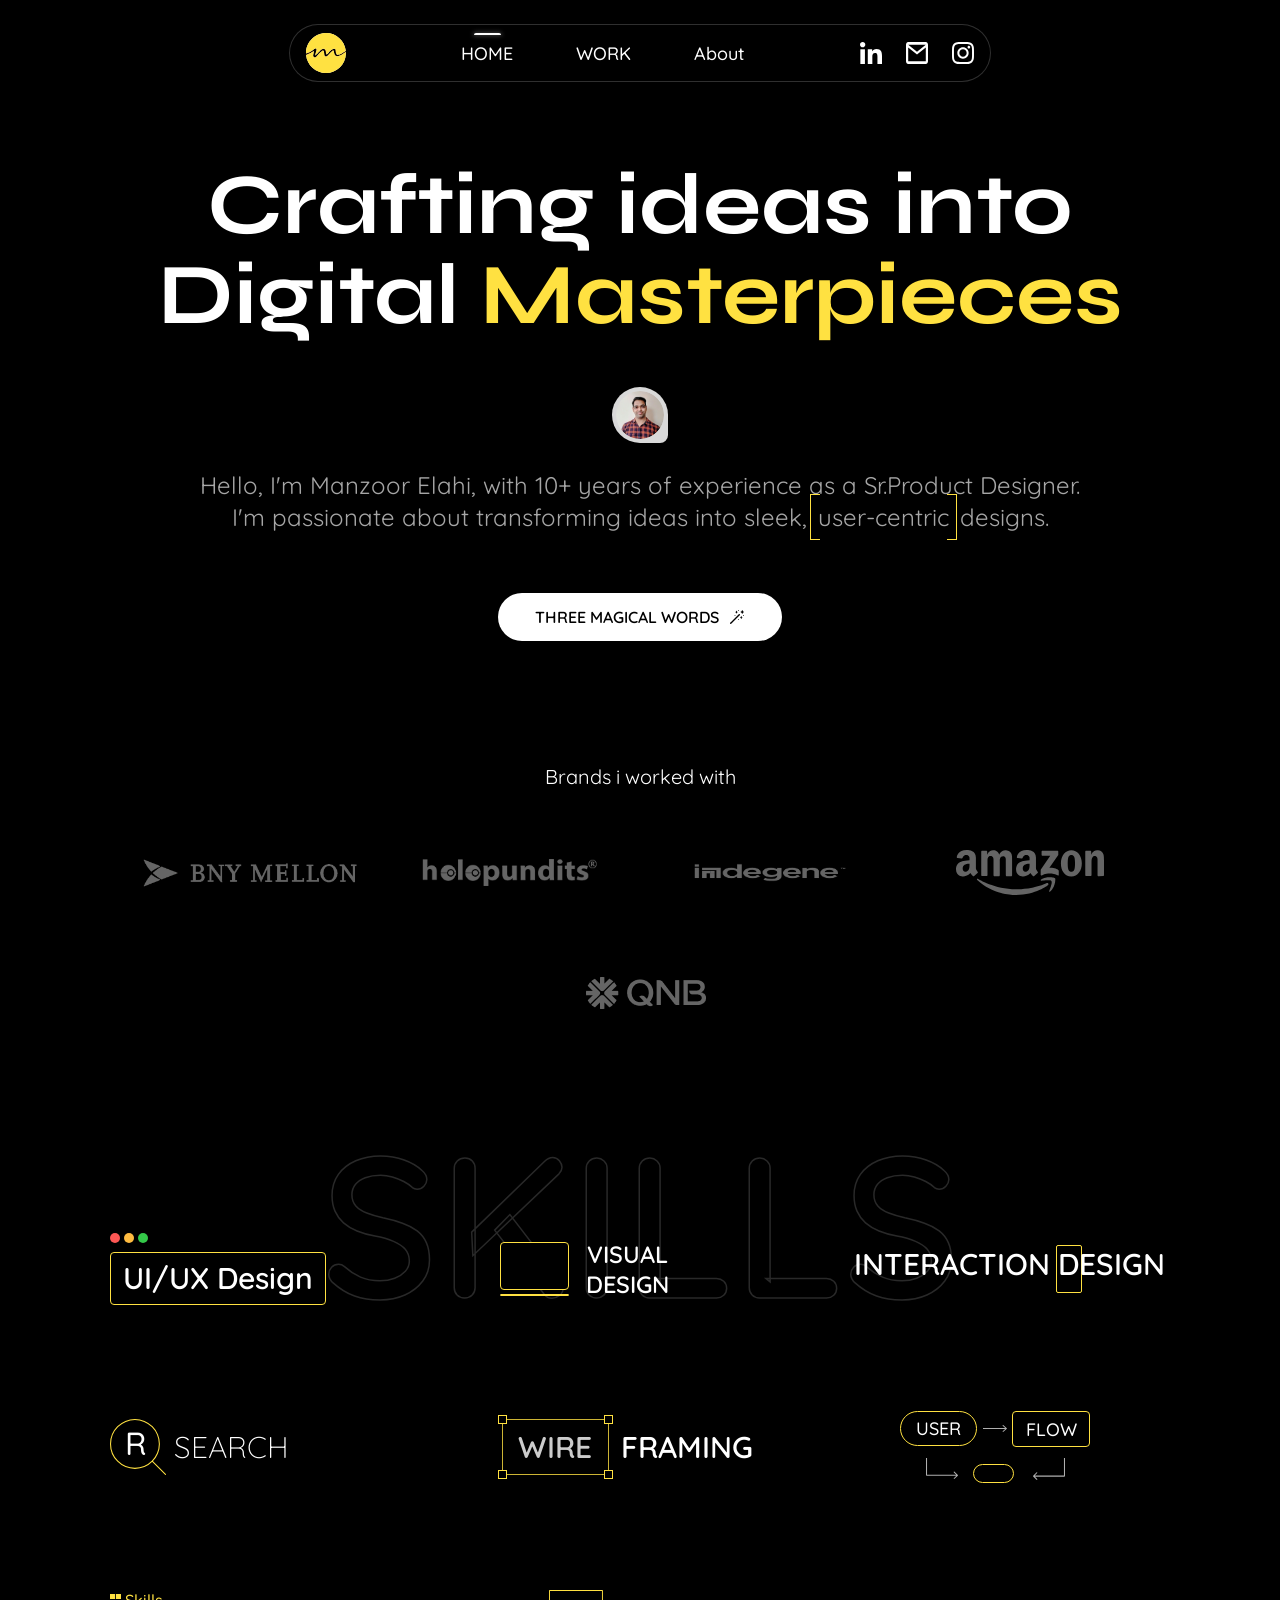
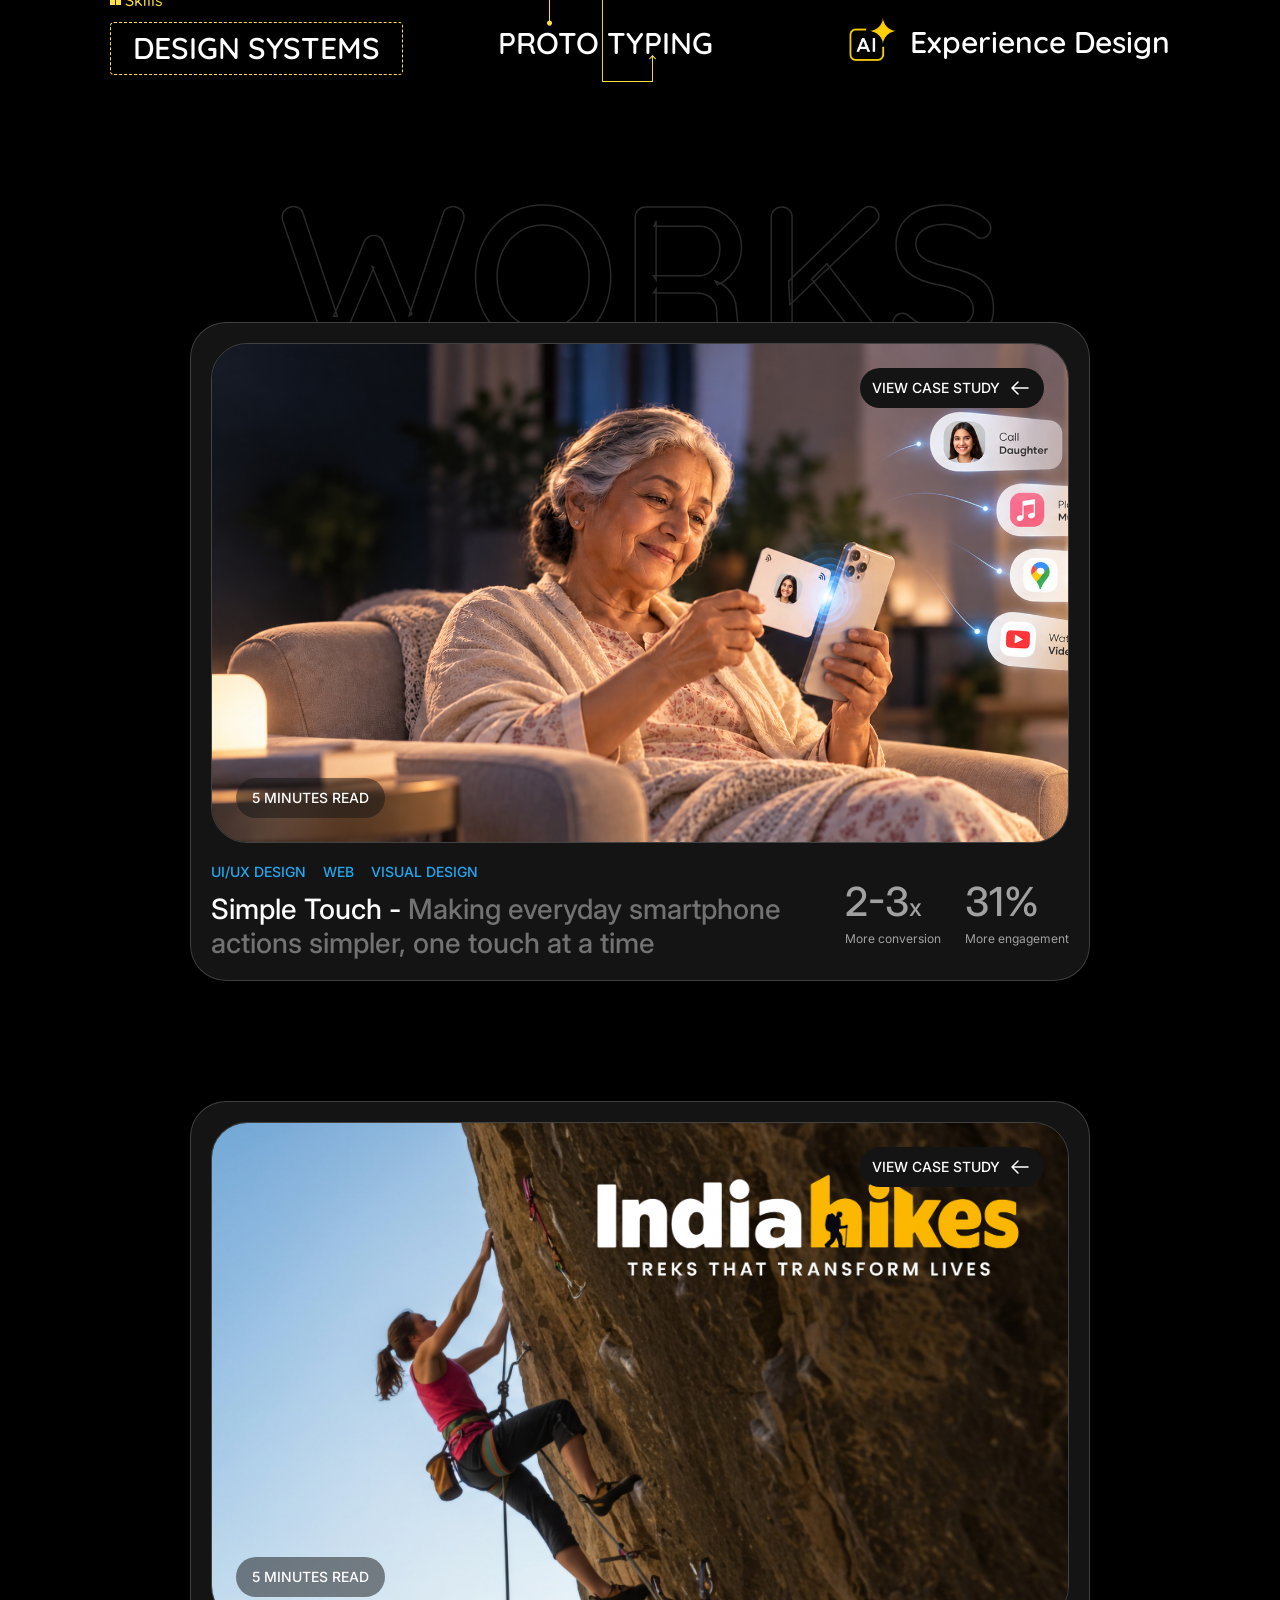
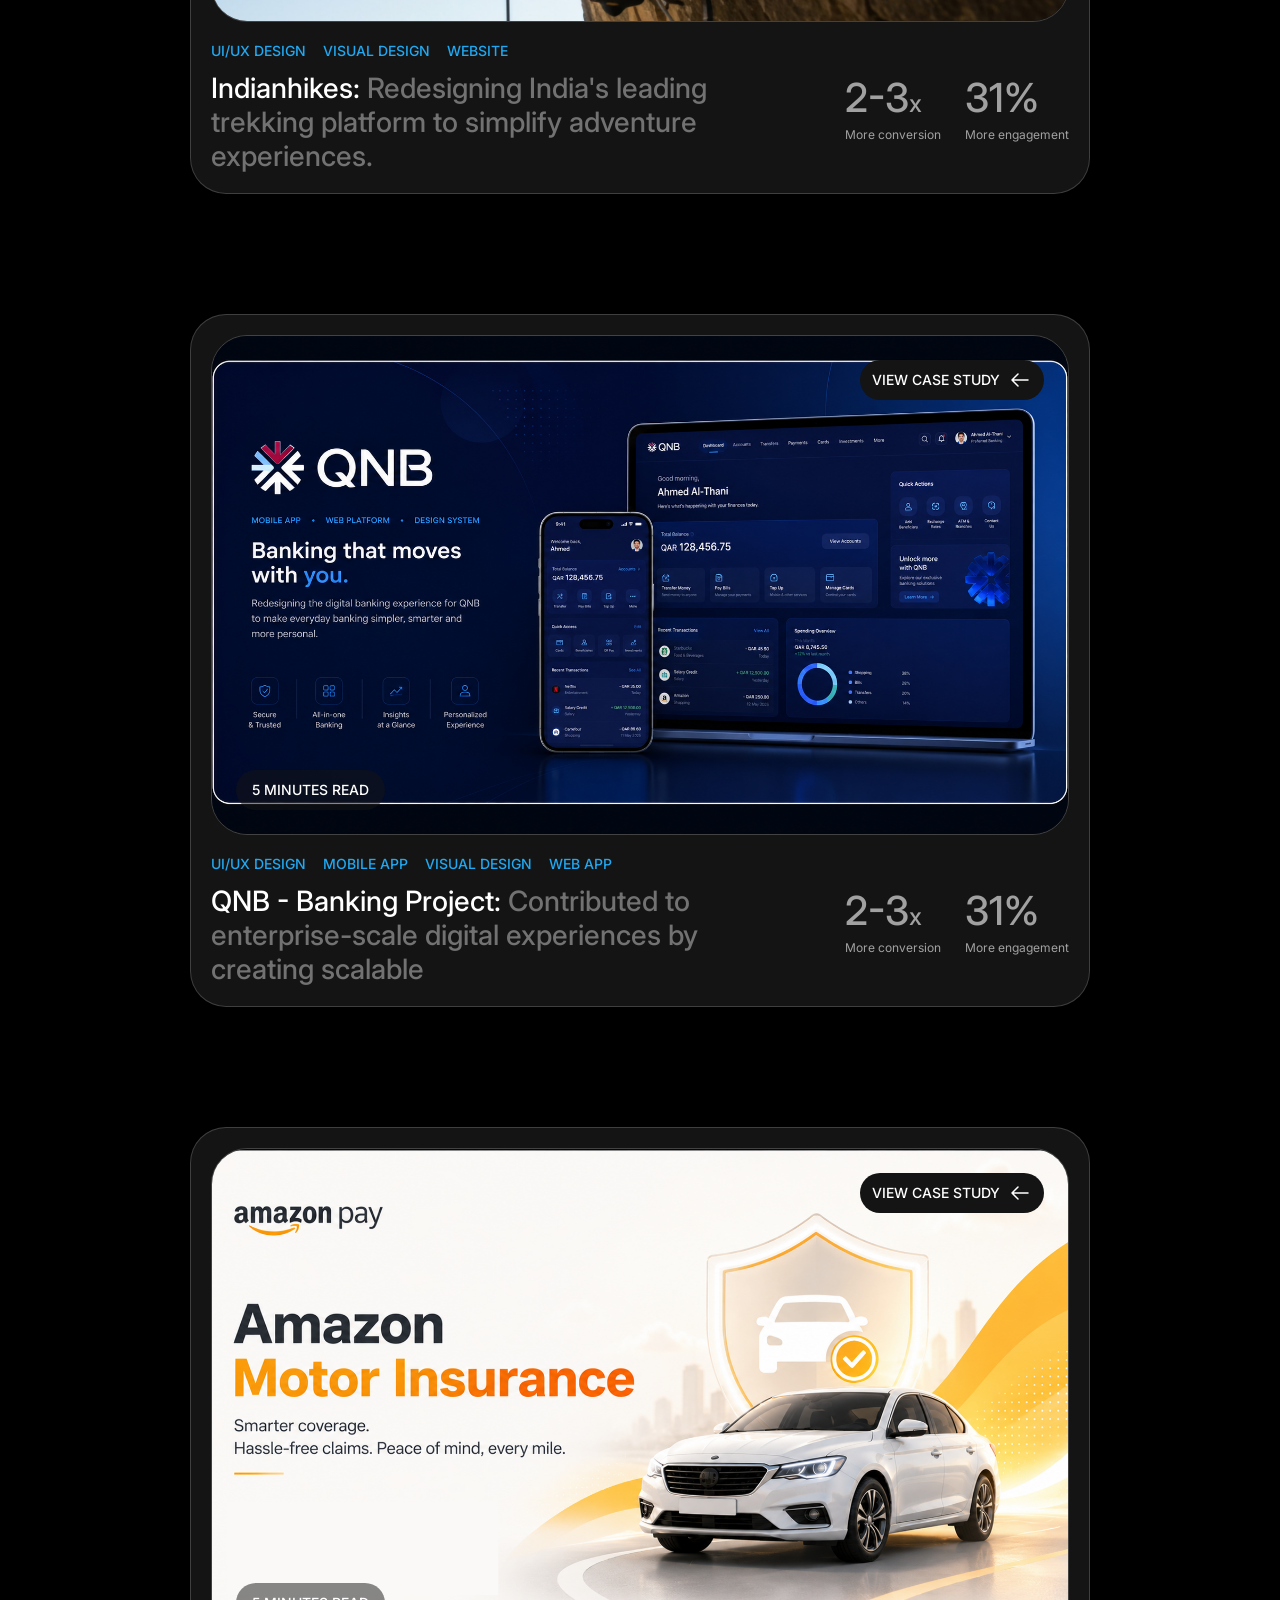
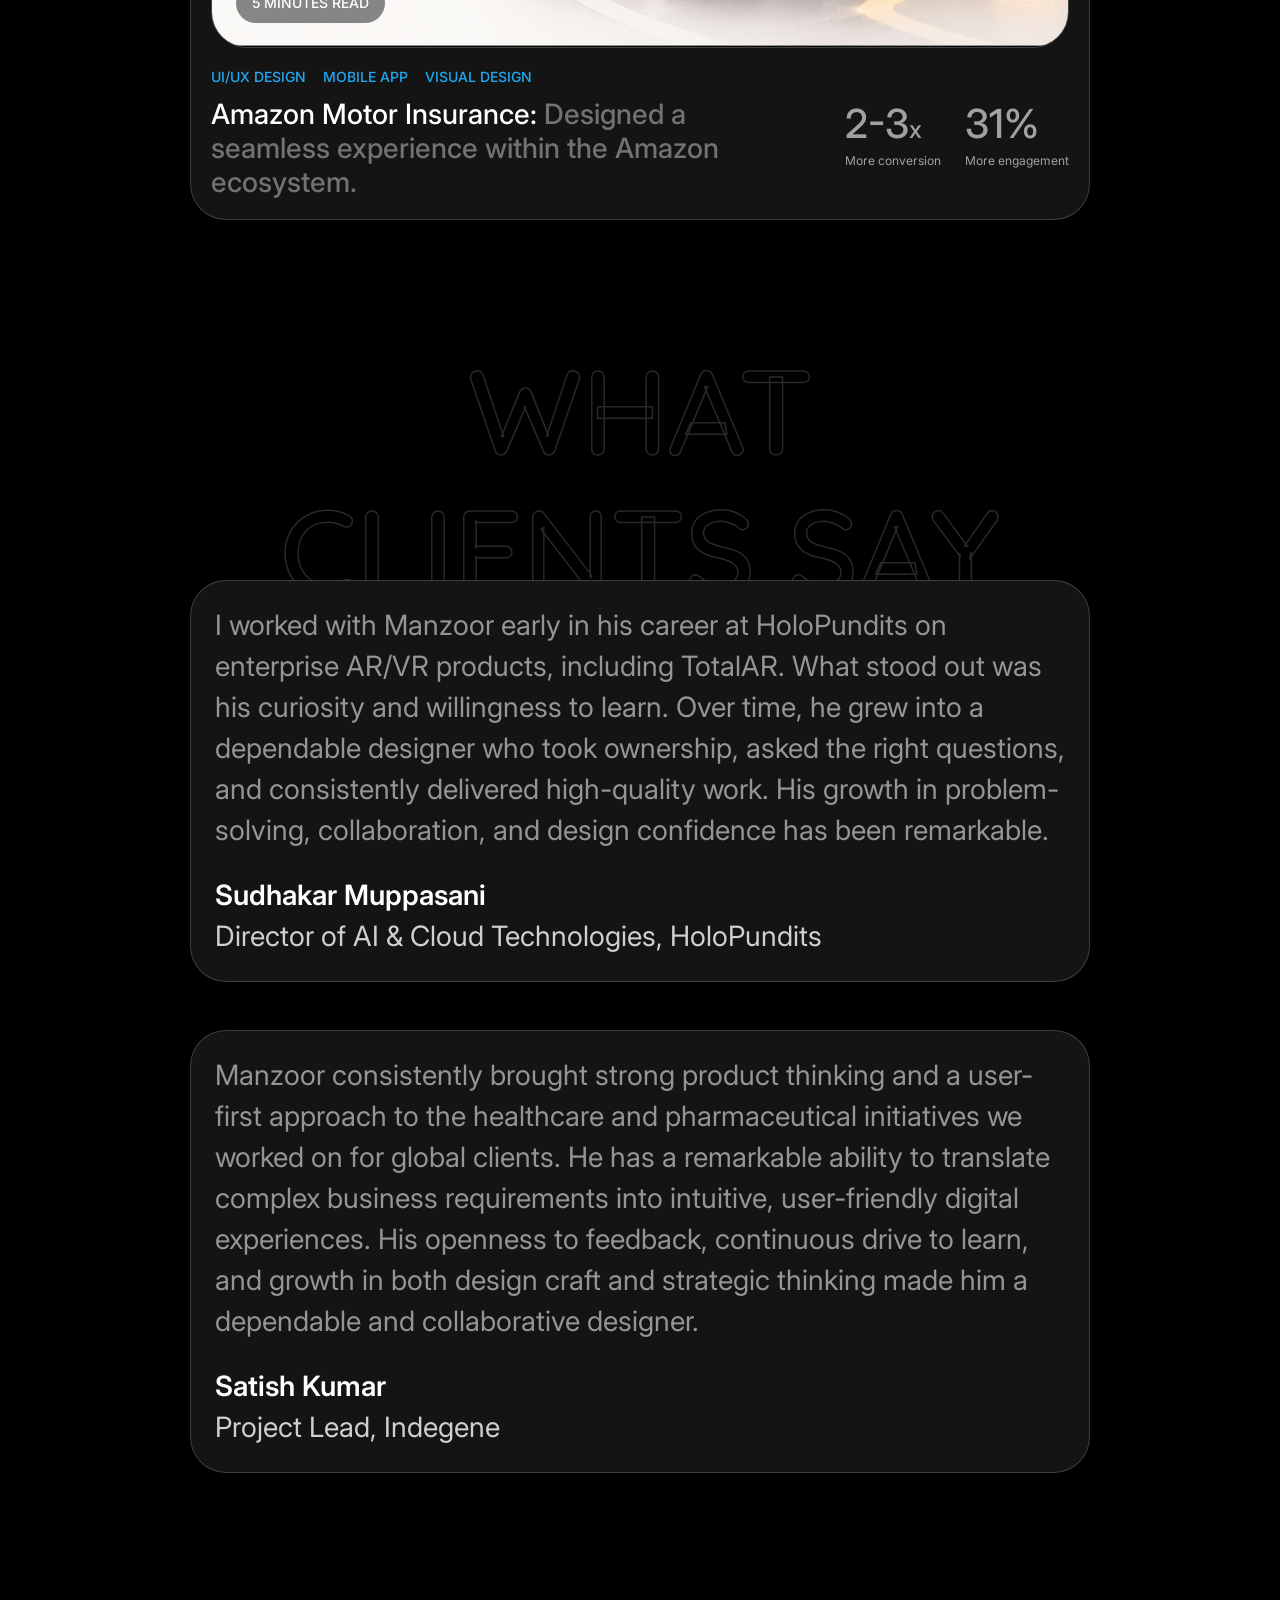
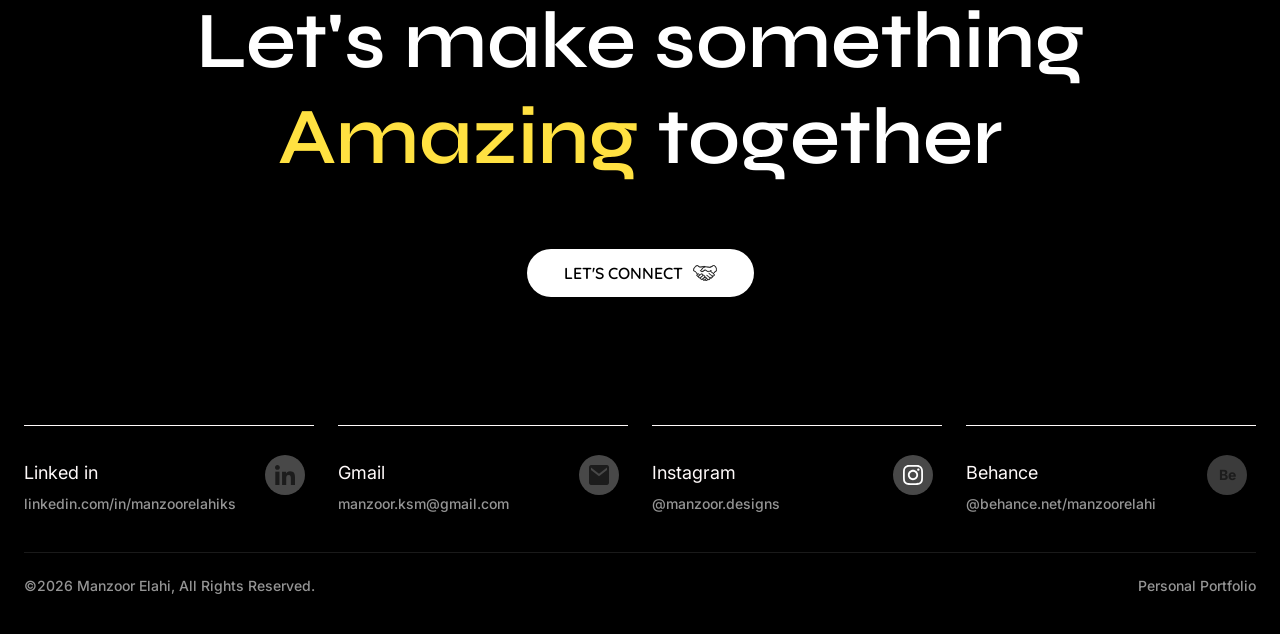
==== index.html @ 44c03f6c "Fix nav indicator containment, social icon spacing, hero line break, button hover impact, and normal" ====
<!DOCTYPE html>
<html lang="en">
<head>
<meta charset="UTF-8">
<meta name="viewport" content="width=device-width, initial-scale=1.0">
<title>Manzoor Elahi — Senior Product Designer</title>
<link rel="preconnect" href="https://fonts.googleapis.com">
<link rel="preconnect" href="https://fonts.gstatic.com" crossorigin>
<link href="https://fonts.googleapis.com/css2?family=Quicksand:wght@400;500;600;700&family=Syne:wght@700;800&family=Inter:wght@400;500;600&display=swap" rel="stylesheet">
<link rel="stylesheet" href="css/style.css">
</head>
<body>

<div class="mobile-gate">
  <img src="assets/icons/logo.svg" alt="Manzoor Elahi logo" class="mobile-gate__logo">
  <p class="mobile-gate__title">Best viewed on desktop</p>
  <p class="mobile-gate__text">This portfolio is designed for larger screens. Please open it on a desktop or laptop for the full experience.</p>
</div>

<div class="site">
<header class="nav">
  <div class="nav__inner">
    <a href="#home" class="nav__logo">
      <img src="assets/icons/logo.svg" alt="Manzoor Elahi logo">
    </a>

    <nav class="nav__links">
      <a href="#home" class="nav__link nav__link--active">
        <span class="nav__link-bar"></span>
        HOME
      </a>
      <a href="#work" class="nav__link">WORK</a>
      <a href="#about" class="nav__link">About</a>
    </nav>

    <div class="nav__socials">
      <a href="https://www.linkedin.com/in/manzoorelahiks" target="_blank" rel="noopener" aria-label="LinkedIn">
        <img src="assets/icons/linkedin.svg" alt="">
      </a>
      <a href="mailto:manzoor.ksm@gmail.com" target="_blank" rel="noopener" aria-label="Email">
        <img src="assets/icons/mail.svg" alt="">
      </a>
      <a href="https://www.instagram.com/manzoor.designs/" target="_blank" rel="noopener" aria-label="Instagram">
        <img src="assets/icons/instagram.svg" alt="">
      </a>
    </div>
  </div>
</header>

<main>
  <section class="hero" id="home">
    <h1 class="hero__title">
      Crafting ideas into<br>
      Digital <span class="hero__title-accent">Masterpieces</span>
    </h1>

    <div class="hero__avatar">
      <img src="assets/images/avatar.png" alt="Manzoor Elahi">
    </div>

    <p class="hero__subtext">
      Hello, I'm Manzoor Elahi, with 10+ years of experience as a Sr.Product Designer.<br>
      I'm passionate about transforming ideas into sleek, <span class="hero__subtext-highlight">user-centric</span> designs.
    </p>

    <a href="https://wa.me/919940331279" target="_blank" rel="noopener" class="magic-button">
      THREE MAGICAL WORDS
      <img src="assets/icons/magic-wand.svg" alt="" class="magic-button__icon">
    </a>
  </section>

  <section class="brands">
    <p class="brands__label">Brands i worked with</p>
    <div class="brands__row">
      <div class="brands__logo brands__logo--cover">
        <img src="assets/images/brand-bnymellon.png" alt="BNY Mellon">
      </div>
      <div class="brands__logo brands__logo--contain">
        <img src="assets/images/brand-holopundits.png" alt="HoloPundits">
      </div>
      <div class="brands__logo brands__logo--contain">
        <img src="assets/images/brand-indegene.png" alt="Indegene">
      </div>
      <div class="brands__logo brands__logo--contain">
        <img src="assets/icons/brand-amazon.svg" alt="Amazon">
      </div>
      <div class="brands__logo brands__logo--full">
        <img src="assets/images/brand-qnb.png" alt="QNB">
      </div>
    </div>
  </section>

  <section class="skills" id="skills">
    <p class="skills__watermark">SKILLS</p>

    <div class="skills__grid">
      <div class="skills__row skills__row--1">
        <div class="skill skill--uiux">
          <img src="assets/icons/skill-uiux-mark.svg" alt="" class="skill__mark">
          <div class="skill__box">UI/UX Design</div>
        </div>

        <div class="skill skill--visual">
          <div class="skill__visual-icon">
            <span class="skill__visual-icon-box"></span>
            <span class="skill__visual-icon-line"></span>
          </div>
          <p class="skill__stack-text">VISUAL<br>DESIGN</p>
        </div>

        <div class="skill skill--interaction">
          <span class="skill__interaction-accent"></span>
          <p class="skill__plain-text">INTERACTION DESIGN</p>
        </div>
      </div>

      <div class="skills__row skills__row--2">
        <div class="skill skill--search">
          <div class="skill__search-icon">
            <img src="assets/icons/skill-search.svg" alt="">
            <span class="skill__search-r">R</span>
          </div>
          <p class="skill__plain-text skill__plain-text--light">SEARCH</p>
        </div>

        <div class="skill skill--wire">
          <div class="skill__wire-row">
            <span class="skill__wire-box">WIRE</span>
            <p class="skill__plain-text">FRAMING</p>
          </div>
          <span class="skill__wire-corner skill__wire-corner--tl"></span>
          <span class="skill__wire-corner skill__wire-corner--tr"></span>
          <span class="skill__wire-corner skill__wire-corner--bl"></span>
          <span class="skill__wire-corner skill__wire-corner--br"></span>
        </div>

        <div class="skill skill--flow">
          <span class="skill__flow-pill skill__flow-pill--user">USER</span>
          <img src="assets/icons/skill-flow-arrow.svg" alt="" class="skill__flow-arrow">
          <span class="skill__flow-pill skill__flow-pill--flow">FLOW</span>
          <span class="skill__flow-oval"></span>
          <img src="assets/icons/skill-flow-hook-1.svg" alt="" class="skill__flow-hook skill__flow-hook--1">
          <img src="assets/icons/skill-flow-hook-2.svg" alt="" class="skill__flow-hook skill__flow-hook--2">
        </div>
      </div>

      <div class="skills__row skills__row--3">
        <div class="skill skill--design-systems">
          <div class="skill__tag">
            <img src="assets/icons/skill-bullet-union.svg" alt="" class="skill__tag-bullet">
            <span class="skill__tag-text">Skills</span>
          </div>
          <div class="skill__box skill__box--dashed">DESIGN SYSTEMS</div>
        </div>

        <div class="skill skill--proto">
          <img src="assets/icons/skill-proto-bracket.svg" alt="" class="skill__proto-bracket">
          <p class="skill__plain-text">PROTO TYPING</p>
        </div>

        <div class="skill skill--experience">
          <img src="assets/images/skill-experience-ai.png" alt="" class="skill__experience-icon">
          <p class="skill__plain-text">Experience Design</p>
        </div>
      </div>
    </div>
  </section>

  <section class="works" id="work">
    <p class="works__watermark">WORKS</p>

    <div class="works__list">
      <a href="work.html#simple-touch" class="work-card">
        <div class="work-card__media">
          <img src="assets/images/work-simpletouch.png" alt="Simple Touch case study">
          <span class="work-card__badge work-card__badge--read">5 MINUTES READ</span>
          <span class="work-card__badge work-card__badge--cta">
            VIEW CASE STUDY
            <img src="assets/icons/arrow-case-study.svg" alt="" class="work-card__badge-arrow">
          </span>
        </div>
        <div class="work-card__footer">
          <div class="work-card__info">
            <div class="work-card__tags">
              <span>UI/UX DESIGN</span>
              <span>WEB</span>
              <span>VISUAL DESIGN</span>
            </div>
            <p class="work-card__title">
              <strong>Simple Touch -</strong> Making everyday smartphone actions simpler, one touch at a time
            </p>
          </div>
          <div class="work-card__stats">
            <div class="work-card__stat">
              <p class="work-card__stat-value">2-3<span>x</span></p>
              <p class="work-card__stat-label">More conversion</p>
            </div>
            <div class="work-card__stat">
              <p class="work-card__stat-value">31%</p>
              <p class="work-card__stat-label">More engagement</p>
            </div>
          </div>
        </div>
      </a>

      <a href="work.html#indiahikes" class="work-card">
        <div class="work-card__media">
          <img src="assets/images/work-indiahikes.png" alt="IndiaHikes case study">
          <span class="work-card__badge work-card__badge--read">5 MINUTES READ</span>
          <span class="work-card__badge work-card__badge--cta">
            VIEW CASE STUDY
            <img src="assets/icons/arrow-case-study.svg" alt="" class="work-card__badge-arrow">
          </span>
        </div>
        <div class="work-card__footer">
          <div class="work-card__info">
            <div class="work-card__tags">
              <span>UI/UX DESIGN</span>
              <span>VISUAL DESIGN</span>
              <span>WEBSITE</span>
            </div>
            <p class="work-card__title">
              <strong>Indianhikes:</strong> Redesigning India's leading trekking platform to simplify adventure experiences.
            </p>
          </div>
          <div class="work-card__stats">
            <div class="work-card__stat">
              <p class="work-card__stat-value">2-3<span>x</span></p>
              <p class="work-card__stat-label">More conversion</p>
            </div>
            <div class="work-card__stat">
              <p class="work-card__stat-value">31%</p>
              <p class="work-card__stat-label">More engagement</p>
            </div>
          </div>
        </div>
      </a>

      <a href="work.html#qnb-banking" class="work-card">
        <div class="work-card__media">
          <img src="assets/images/work-qnb.png" alt="QNB Banking case study">
          <span class="work-card__badge work-card__badge--read">5 MINUTES READ</span>
          <span class="work-card__badge work-card__badge--cta">
            VIEW CASE STUDY
            <img src="assets/icons/arrow-case-study.svg" alt="" class="work-card__badge-arrow">
          </span>
        </div>
        <div class="work-card__footer">
          <div class="work-card__info">
            <div class="work-card__tags">
              <span>UI/UX DESIGN</span>
              <span>MOBILE APP</span>
              <span>VISUAL DESIGN</span>
              <span>WEB APP</span>
            </div>
            <p class="work-card__title">
              <strong>QNB - Banking Project:</strong> Contributed to enterprise-scale digital experiences by creating scalable
            </p>
          </div>
          <div class="work-card__stats">
            <div class="work-card__stat">
              <p class="work-card__stat-value">2-3<span>x</span></p>
              <p class="work-card__stat-label">More conversion</p>
            </div>
            <div class="work-card__stat">
              <p class="work-card__stat-value">31%</p>
              <p class="work-card__stat-label">More engagement</p>
            </div>
          </div>
        </div>
      </a>

      <a href="work.html#amazon-motor-insurance" class="work-card">
        <div class="work-card__media">
          <img src="assets/images/work-amazon-motor.png" alt="Amazon Motor Insurance case study">
          <span class="work-card__badge work-card__badge--read">5 MINUTES READ</span>
          <span class="work-card__badge work-card__badge--cta">
            VIEW CASE STUDY
            <img src="assets/icons/arrow-case-study.svg" alt="" class="work-card__badge-arrow">
          </span>
        </div>
        <div class="work-card__footer">
          <div class="work-card__info">
            <div class="work-card__tags">
              <span>UI/UX DESIGN</span>
              <span>MOBILE APP</span>
              <span>VISUAL DESIGN</span>
            </div>
            <p class="work-card__title">
              <strong>Amazon Motor Insurance:</strong> Designed a seamless experience within the Amazon ecosystem.
            </p>
          </div>
          <div class="work-card__stats">
            <div class="work-card__stat">
              <p class="work-card__stat-value">2-3<span>x</span></p>
              <p class="work-card__stat-label">More conversion</p>
            </div>
            <div class="work-card__stat">
              <p class="work-card__stat-value">31%</p>
              <p class="work-card__stat-label">More engagement</p>
            </div>
          </div>
        </div>
      </a>
    </div>
  </section>

  <section class="testimonials" id="testimonials">
    <p class="testimonials__watermark">WHAT<br>CLIENTS SAY</p>

    <div class="testimonials__list">
      <div class="testimonial">
        <p class="testimonial__quote">I worked with Manzoor early in his career at HoloPundits on enterprise AR/VR products, including TotalAR. What stood out was his curiosity and willingness to learn. Over time, he grew into a dependable designer who took ownership, asked the right questions, and consistently delivered high-quality work. His growth in problem-solving, collaboration, and design confidence has been remarkable.</p>
        <p class="testimonial__author">Sudhakar Muppasani</p>
        <p class="testimonial__role">Director of AI &amp; Cloud Technologies, HoloPundits</p>
      </div>

      <div class="testimonial">
        <p class="testimonial__quote">Manzoor consistently brought strong product thinking and a user-first approach to the healthcare and pharmaceutical initiatives we worked on for global clients. He has a remarkable ability to translate complex business requirements into intuitive, user-friendly digital experiences. His openness to feedback, continuous drive to learn, and growth in both design craft and strategic thinking made him a dependable and collaborative designer.</p>
        <p class="testimonial__author">Satish Kumar</p>
        <p class="testimonial__role">Project Lead, Indegene</p>
      </div>
    </div>
  </section>

  <section class="cta" id="contact">
    <h2 class="cta__title">
      Let's make something<br>
      <span class="cta__title-accent">Amazing</span> together
    </h2>

    <a href="https://wa.me/919940331279" target="_blank" rel="noopener" class="magic-button magic-button--connect">
      LET'S CONNECT
      <img src="assets/icons/cta-arrow.svg" alt="" class="magic-button__icon magic-button__icon--connect">
    </a>
  </section>

  <footer class="footer">
    <div class="footer__row">
      <div class="footer__col">
        <span class="footer__label">Linked in</span>
        <a href="https://www.linkedin.com/in/manzoorelahiks" target="_blank" rel="noopener" class="footer__handle">linkedin.com/in/manzoorelahiks</a>
        <a href="https://www.linkedin.com/in/manzoorelahiks" target="_blank" rel="noopener" class="footer__icon-btn" aria-label="LinkedIn">
          <img src="assets/icons/footer-linkedin.svg" alt="">
        </a>
      </div>

      <div class="footer__col">
        <span class="footer__label">Gmail</span>
        <a href="mailto:manzoor.ksm@gmail.com" class="footer__handle">manzoor.ksm@gmail.com</a>
        <a href="mailto:manzoor.ksm@gmail.com" class="footer__icon-btn" aria-label="Email">
          <img src="assets/icons/footer-gmail.svg" alt="">
        </a>
      </div>

      <div class="footer__col">
        <span class="footer__label">Instagram</span>
        <a href="https://www.instagram.com/manzoor.designs/" target="_blank" rel="noopener" class="footer__handle">@manzoor.designs</a>
        <a href="https://www.instagram.com/manzoor.designs/" target="_blank" rel="noopener" class="footer__icon-btn" aria-label="Instagram">
          <img src="assets/icons/instagram.svg" alt="">
        </a>
      </div>

      <div class="footer__col">
        <span class="footer__label">Behance</span>
        <a href="https://www.behance.net/manzoorelahi" target="_blank" rel="noopener" class="footer__handle">@behance.net/manzoorelahi</a>
        <a href="https://www.behance.net/manzoorelahi" target="_blank" rel="noopener" class="footer__icon-btn footer__icon-btn--behance" aria-label="Behance">Be</a>
      </div>
    </div>

    <div class="footer__bottom">
      <p>&copy;2026 Manzoor Elahi, All Rights Reserved.</p>
      <p>Personal Portfolio</p>
    </div>
  </footer>
</main>
</div>

</body>
</html>
---- css/style.css ----
:root {
  --color-bg: #000000;
  --color-white: #ffffff;
  --color-accent: #ffe141;
  --color-subtext: #a6a6a6;
  --color-nav-bg: rgba(0, 0, 0, 0.6);
  --color-nav-border: rgba(234, 234, 234, 0.2);
  --font-display: 'Syne', sans-serif;
  --font-body: 'Quicksand', sans-serif;
  --font-alt: 'Inter', sans-serif;
}

* {
  box-sizing: border-box;
  margin: 0;
  padding: 0;
}

html {
  scroll-behavior: smooth;
}

body {
  background: var(--color-bg);
  color: var(--color-white);
  font-family: var(--font-body);
  overflow-x: hidden;
}

a {
  text-decoration: none;
  color: inherit;
}

img {
  display: block;
  max-width: 100%;
}

/* ---------- Nav ---------- */

.nav {
  position: fixed;
  top: 24px;
  left: 50%;
  transform: translateX(-50%);
  width: min(702px, calc(100% - 32px));
  height: 58px;
  z-index: 100;
}

.nav__inner {
  position: relative;
  height: 100%;
  display: flex;
  align-items: center;
  justify-content: space-between;
  padding: 0 16px;
  border-radius: 60px;
  border: 1px solid var(--color-nav-border);
  background: var(--color-nav-bg);
  backdrop-filter: blur(2px);
  -webkit-backdrop-filter: blur(2px);
}

.nav__logo img {
  width: 40px;
  height: 40px;
}

.nav__links {
  display: flex;
  align-items: center;
  gap: 24px;
}

.nav__link {
  position: relative;
  display: flex;
  flex-direction: column;
  align-items: center;
  width: 92px;
  height: 40px;
  justify-content: center;
  border-radius: 20px;
  font-family: var(--font-body);
  font-weight: 500;
  font-size: 18px;
  color: var(--color-white);
  transition: opacity 0.2s ease;
}

.nav__link:hover {
  opacity: 0.75;
}

.nav__link-bar {
  position: absolute;
  top: 0;
  width: 27px;
  height: 2px;
  border-radius: 20px 20px 0 0;
  background: var(--color-white);
  box-shadow: 0 0 4px 1px rgba(255, 255, 255, 0.25);
}

.nav__socials {
  display: flex;
  align-items: center;
  gap: 24px;
  flex-shrink: 0;
}

.nav__socials a {
  flex-shrink: 0;
}

.nav__socials img {
  width: 22px;
  height: 22px;
  flex-shrink: 0;
}

/* ---------- Hero ---------- */

.hero {
  display: flex;
  flex-direction: column;
  align-items: center;
  text-align: center;
  padding: 160px 24px 0;
  max-width: 1180px;
  margin: 0 auto;
}

.hero__title {
  font-family: var(--font-display);
  font-weight: 700;
  font-size: 86px;
  line-height: 1.05;
  color: var(--color-white);
}

.hero__title-accent {
  color: var(--color-accent);
}

.hero__avatar {
  width: 56px;
  height: 56px;
  padding: 4px;
  margin-top: 46px;
  background: #d9d9d9;
  border-radius: 28px 28px 8px 28px;
  display: flex;
  align-items: center;
  justify-content: center;
}

.hero__avatar img {
  width: 48px;
  height: 48px;
  border-radius: 50%;
  object-fit: cover;
}

.hero__subtext {
  margin-top: 26px;
  max-width: 1180px;
  font-family: var(--font-body);
  font-weight: 400;
  font-size: 24px;
  line-height: 32px;
  color: var(--color-subtext);
}

.hero__subtext-highlight {
  position: relative;
  padding: 0 4px;
}

.hero__subtext-highlight::before,
.hero__subtext-highlight::after {
  content: "";
  position: absolute;
  top: -8px;
  bottom: -8px;
  width: 9px;
  border: 1px solid var(--color-accent);
}

.hero__subtext-highlight::before {
  left: -4px;
  border-right: none;
}

.hero__subtext-highlight::after {
  right: -4px;
  border-left: none;
}

.magic-button {
  display: inline-flex;
  align-items: center;
  gap: 10px;
  margin-top: 60px;
  padding: 14px 37px;
  background: var(--color-white);
  color: #000000;
  border-radius: 24px;
  font-family: var(--font-body);
  font-weight: 600;
  font-size: 16px;
  white-space: nowrap;
  cursor: pointer;
  transition: transform 0.2s ease, box-shadow 0.2s ease, background 0.2s ease;
}

.magic-button:hover {
  transform: translateY(-3px) scale(1.03);
  box-shadow: 0 8px 24px rgba(255, 225, 65, 0.35);
  background: var(--color-accent);
}

.magic-button:active {
  transform: translateY(-1px) scale(0.97);
  box-shadow: 0 4px 12px rgba(255, 225, 65, 0.3);
}

.magic-button__icon {
  width: 16px;
  height: 16px;
}

/* ---------- Brands ---------- */

.brands {
  margin-top: 120px;
  padding: 0 24px;
  text-align: center;
}

.brands__label {
  font-family: var(--font-body);
  font-weight: 400;
  font-size: 20px;
  line-height: 32px;
  color: var(--color-white);
  margin-bottom: 40px;
}

.brands__row {
  display: flex;
  justify-content: center;
  align-items: center;
  gap: 40px;
  flex-wrap: wrap;
}

.brands__logo {
  width: 220px;
  height: 80px;
  border-radius: 12px;
  overflow: hidden;
  display: flex;
  align-items: center;
  justify-content: center;
}

.brands__logo img {
  width: 100%;
  height: 100%;
}

.brands__logo--cover img {
  object-fit: cover;
  object-position: center;
}

.brands__logo--contain img {
  width: auto;
  height: auto;
  max-width: 80%;
  max-height: 70%;
  object-fit: contain;
  object-position: center;
}

.brands__logo--full img {
  object-fit: cover;
  object-position: center;
}

/* ---------- Skills ---------- */

.skills {
  position: relative;
  margin-top: 120px;
  overflow: hidden;
}

.skills__watermark {
  font-family: var(--font-body);
  font-weight: 600;
  font-size: 200px;
  line-height: 140px;
  color: transparent;
  text-align: center;
  white-space: nowrap;
  -webkit-text-stroke: 1.5px rgba(255, 255, 255, 0.16);
  margin-bottom: -60px;
}

.skills__grid {
  position: relative;
  z-index: 1;
  width: 1061px;
  max-width: calc(100% - 48px);
  margin: 0 auto;
  display: flex;
  flex-direction: column;
  gap: 106px;
}

.skills__row {
  position: relative;
  width: 100%;
}

.skills__row--1 { height: 72px; }
.skills__row--2 { height: 73px; }
.skills__row--3 { height: 92px; }

.skill {
  position: absolute;
}

.skill__box {
  background: #000000;
  border: 1px solid var(--color-accent);
  border-radius: 4px;
  height: 53px;
  display: flex;
  align-items: center;
  justify-content: center;
  padding: 7px 12px;
  font-family: var(--font-body);
  font-weight: 600;
  font-size: 30px;
  color: var(--color-white);
  white-space: nowrap;
}

.skill__box--dashed {
  border-style: dashed;
}

.skill__plain-text {
  font-family: var(--font-body);
  font-weight: 600;
  font-size: 30px;
  color: var(--color-white);
  white-space: nowrap;
}

.skill__plain-text--light {
  font-weight: 300;
}

/* UI/UX Design */
.skill--uiux {
  left: 0;
  top: 0;
  width: 216px;
  display: flex;
  flex-direction: column;
  gap: 9px;
}

.skill__mark {
  width: 38px;
  height: 10px;
}

/* Visual Design */
.skill--visual {
  left: 390px;
  top: 6px;
  display: flex;
  align-items: center;
  gap: 17px;
}

.skill__visual-icon {
  display: flex;
  flex-direction: column;
  gap: 4px;
}

.skill__visual-icon-box {
  width: 69px;
  height: 48px;
  border: 1px solid var(--color-accent);
  border-radius: 4px;
  background: #000000;
  display: block;
}

.skill__visual-icon-line {
  width: 69px;
  height: 1px;
  background: #d9d9d9;
  border: 1px solid var(--color-accent);
  border-radius: 4px;
  display: block;
}

.skill__stack-text {
  font-family: var(--font-body);
  font-weight: 600;
  font-size: 23.6px;
  line-height: normal;
  text-align: center;
  color: var(--color-white);
}

/* Interaction Design */
.skill--interaction {
  left: 744px;
  top: 12px;
  position: absolute;
}

.skill--interaction .skill__plain-text {
  position: relative;
  z-index: 1;
}

.skill__interaction-accent {
  position: absolute;
  left: 202px;
  top: 0;
  width: 26px;
  height: 48px;
  border: 1px solid var(--color-accent);
  border-radius: 2px;
  background: #000000;
}

/* Search */
.skill--search {
  left: 0;
  top: 8px;
  display: flex;
  align-items: center;
}

.skill__search-icon {
  position: relative;
  width: 56px;
  height: 56px;
  flex-shrink: 0;
}

.skill__search-icon img {
  width: 100%;
  height: 100%;
}

.skill__search-r {
  position: absolute;
  left: 15px;
  top: 4px;
  font-family: var(--font-body);
  font-weight: 500;
  font-size: 32px;
  color: var(--color-white);
}

.skill--search .skill__plain-text {
  margin-left: 8px;
}

/* Wire Framing */
.skill--wire {
  left: 388px;
  top: 4px;
  width: 188px;
  height: 64px;
}

.skill__wire-row {
  position: absolute;
  left: 4px;
  top: 4px;
  display: flex;
  align-items: center;
  gap: 12px;
}

.skill__wire-box {
  background: #000000;
  border: 1px solid var(--color-accent);
  opacity: 0.8;
  height: 56px;
  width: 107px;
  display: flex;
  align-items: center;
  justify-content: center;
  font-family: var(--font-body);
  font-weight: 600;
  font-size: 30px;
  color: var(--color-white);
}

.skill__wire-corner {
  position: absolute;
  width: 9px;
  height: 9px;
  border: 1px solid var(--color-accent);
  background: #000000;
}

.skill__wire-corner--tl { left: 0; top: 0; }
.skill__wire-corner--tr { left: 106px; top: 0; }
.skill__wire-corner--bl { left: 0; top: 55px; }
.skill__wire-corner--br { left: 106px; top: 55px; }

/* User Flow */
.skill--flow {
  left: 790px;
  top: 0;
  width: 191px;
  height: 73px;
}

.skill__flow-pill {
  position: absolute;
  display: flex;
  align-items: center;
  justify-content: center;
  background: #000000;
  border: 1px solid var(--color-accent);
  height: 35.66px;
  width: 77.92px;
  font-family: var(--font-body);
  font-weight: 500;
  font-size: 18px;
  color: var(--color-white);
}

.skill__flow-pill--user {
  left: 0;
  top: 0;
  border-radius: 96px;
}

.skill__flow-pill--flow {
  left: 112.75px;
  top: 0.63px;
  border-radius: 4px;
}

.skill__flow-arrow {
  position: absolute;
  left: 83.93px;
  top: 13.98px;
  width: 23.48px;
}

.skill__flow-oval {
  position: absolute;
  left: 73.25px;
  top: 53.58px;
  width: 41.63px;
  height: 19.05px;
  border-radius: 51.5px;
  border: 1px solid var(--color-accent);
  background: #000000;
}

.skill__flow-hook {
  position: absolute;
  top: 47.1px;
  width: 32px;
}

.skill__flow-hook--1 {
  left: 26.29px;
}

.skill__flow-hook--2 {
  left: 133.03px;
  transform: scaleY(-1) rotate(180deg);
}

/* Proto Typing */
.skill--proto {
  left: 388px;
  top: 0;
  width: 215px;
  height: 92px;
}

.skill--proto .skill__plain-text {
  position: absolute;
  left: 0;
  top: 34px;
}

.skill__proto-bracket {
  position: absolute;
  left: 49px;
  top: 0;
  width: 109px;
  height: 92px;
}

/* Design Systems */
.skill--design-systems {
  left: 0;
  top: 0;
  width: 293px;
  display: flex;
  flex-direction: column;
  gap: 12px;
}

.skill__tag {
  display: flex;
  align-items: center;
  gap: 4px;
}

.skill__tag-bullet {
  width: 11px;
  height: 11px;
}

.skill__tag-text {
  font-family: var(--font-body);
  font-weight: 500;
  font-size: 16px;
  color: var(--color-accent);
}

.skill--design-systems .skill__box {
  width: 100%;
  padding: 12px 24px;
}

/* Experience Design */
.skill--experience {
  left: 732px;
  top: 24px;
  display: flex;
  align-items: center;
  gap: 12px;
}

.skill__experience-icon {
  width: 56px;
  height: 56px;
  border-radius: 8px;
  object-fit: cover;
}

/* ---------- Works ---------- */

.works {
  position: relative;
  margin-top: 120px;
  padding: 0 190px;
  overflow: hidden;
}

.works__watermark {
  font-family: var(--font-body);
  font-weight: 600;
  font-size: 200px;
  line-height: 140px;
  color: transparent;
  text-align: center;
  white-space: nowrap;
  -webkit-text-stroke: 1.5px rgba(255, 255, 255, 0.16);
  margin-bottom: -20px;
  position: relative;
  z-index: 0;
}

.works__list {
  position: relative;
  z-index: 1;
  display: flex;
  flex-direction: column;
  gap: 120px;
  max-width: 1144px;
  margin: 0 auto;
}

.work-card {
  display: block;
  background: #141414;
  border: 1px solid rgba(234, 234, 234, 0.2);
  border-radius: 36px;
  padding: 20px;
  text-decoration: none;
  transition: border-color 0.2s ease, transform 0.2s ease;
}

.work-card:hover {
  border-color: rgba(255, 225, 65, 0.5);
  transform: translateY(-4px);
}

.work-card__media {
  position: relative;
  width: 100%;
  height: 500px;
  border-radius: 36px;
  border: 1px solid rgba(248, 248, 248, 0.2);
  overflow: hidden;
}

.work-card__media img {
  width: 100%;
  height: 100%;
  object-fit: cover;
  object-position: center;
}

.work-card__badge {
  position: absolute;
  display: inline-flex;
  align-items: center;
  gap: 8px;
  height: 40px;
  padding: 8px 16px;
  border-radius: 36px;
  font-family: var(--font-alt);
  font-weight: 500;
  font-size: 14px;
  color: var(--color-white);
  white-space: nowrap;
}

.work-card__badge--cta {
  top: 24px;
  right: 24px;
  background: #141414;
  padding: 8px 12px;
}

.work-card__badge--read {
  bottom: 24px;
  left: 24px;
  background: rgba(20, 20, 20, 0.5);
}

.work-card__badge-arrow {
  width: 24px;
  height: 24px;
  transform: rotate(90deg) scaleY(-1);
}

.work-card__footer {
  display: flex;
  align-items: center;
  justify-content: space-between;
  gap: 40px;
  padding-top: 20px;
}

.work-card__info {
  display: flex;
  flex-direction: column;
  gap: 12px;
  max-width: 693px;
}

.work-card__tags {
  display: flex;
  gap: 17px;
  flex-wrap: wrap;
  font-family: var(--font-alt);
  font-weight: 500;
  font-size: 14px;
  color: #21a8f2;
}

.work-card__title {
  font-family: var(--font-alt);
  font-weight: 500;
  font-size: 28px;
  line-height: normal;
  color: #727272;
}

.work-card__title strong {
  font-weight: 500;
  color: var(--color-white);
}

.work-card__stats {
  display: flex;
  align-items: center;
  gap: 24px;
  color: #a1a1a1;
  flex-shrink: 0;
}

.work-card__stat-value {
  font-family: var(--font-alt);
  font-weight: 500;
  font-size: 40px;
  color: #a1a1a1;
  margin-bottom: 5px;
}

.work-card__stat-value span {
  font-size: 24px;
}

.work-card__stat-label {
  font-family: var(--font-alt);
  font-weight: 400;
  font-size: 12px;
  white-space: nowrap;
  color: #a1a1a1;
}

/* ---------- Testimonials ---------- */

.testimonials {
  position: relative;
  margin-top: 120px;
  padding: 0 190px;
  overflow: hidden;
}

.testimonials__watermark {
  font-family: var(--font-body);
  font-weight: 600;
  font-size: 120px;
  line-height: 140px;
  color: transparent;
  text-align: center;
  -webkit-text-stroke: 1.5px rgba(255, 255, 255, 0.16);
  margin-bottom: -40px;
  position: relative;
  z-index: 0;
}

.testimonials__list {
  position: relative;
  z-index: 1;
  display: flex;
  flex-direction: column;
  gap: 48px;
  max-width: 1144px;
  margin: 0 auto;
}

.testimonial {
  background: #141414;
  border: 1px solid rgba(234, 234, 234, 0.2);
  border-radius: 36px;
  padding: 24px;
}

.testimonial__quote {
  font-family: var(--font-alt);
  font-weight: 400;
  font-size: 28px;
  line-height: 41px;
  color: rgba(255, 255, 255, 0.55);
  margin-bottom: 24px;
}

.testimonial__author {
  font-family: var(--font-alt);
  font-weight: 600;
  font-size: 28px;
  line-height: 41px;
  color: var(--color-white);
}

.testimonial__role {
  font-family: var(--font-alt);
  font-weight: 400;
  font-size: 28px;
  line-height: 41px;
  color: rgba(255, 255, 255, 0.8);
}

/* ---------- CTA ---------- */

.cta {
  display: flex;
  flex-direction: column;
  align-items: center;
  gap: 64px;
  margin-top: 120px;
  padding: 0 24px;
  text-align: center;
}

.cta__title {
  font-family: var(--font-display);
  font-weight: 600;
  font-size: 80px;
  line-height: normal;
  color: var(--color-white);
}

.cta__title-accent {
  color: var(--color-accent);
}

.magic-button--connect {
  margin-top: 0;
}

.magic-button__icon--connect {
  width: 24px;
  height: 16px;
}

/* ---------- Footer ---------- */

.footer {
  max-width: 1312px;
  margin: 120px auto 0;
  padding: 0 24px 40px;
}

.footer__row {
  display: flex;
  flex-wrap: wrap;
  gap: 24px;
}

.footer__col {
  flex: 1 1 260px;
  position: relative;
  margin-top: 8px;
  padding-top: 36px;
  border-top: 1px solid #fffafa;
  display: flex;
  flex-direction: column;
  gap: 12px;
}

.footer__label {
  font-family: var(--font-alt);
  font-weight: 400;
  font-size: 18px;
  color: #fffafa;
}

.footer__handle {
  font-family: var(--font-alt);
  font-weight: 500;
  font-size: 14px;
  color: #959595;
  text-decoration: none;
  transition: color 0.2s ease;
}

.footer__handle:hover {
  color: var(--color-white);
}

.footer__icon-btn {
  position: absolute;
  top: 29px;
  right: 9px;
  width: 40px;
  height: 40px;
  border-radius: 20px;
  background: #484848;
  display: flex;
  align-items: center;
  justify-content: center;
}

.footer__icon-btn img {
  width: 20px;
  height: 20px;
}

.footer__icon-btn--behance {
  background: rgba(184, 184, 184, 0.32);
  font-family: var(--font-alt);
  font-weight: 700;
  font-size: 14px;
  color: #1c1c1c;
  text-decoration: none;
}

.footer__bottom {
  display: flex;
  justify-content: space-between;
  gap: 16px;
  flex-wrap: wrap;
  margin-top: 40px;
  padding-top: 24px;
  border-top: 1px solid rgba(255, 255, 255, 0.1);
  font-family: var(--font-alt);
  font-weight: 500;
  font-size: 14px;
  color: #959595;
}

/* ---------- Responsive ---------- */

@media (max-width: 900px) {
  .hero__title {
    font-size: 56px;
  }

  .hero__subtext {
    font-size: 18px;
    line-height: 26px;
  }
}

/* ---------- Desktop-only gate ---------- */
/* This design is built for desktop/laptop screens only. Below the
   breakpoint we show a message instead of a broken layout. */

.mobile-gate {
  display: none;
}

@media (max-width: 768px) {
  .site {
    display: none;
  }

  .mobile-gate {
    display: flex;
    flex-direction: column;
    align-items: center;
    justify-content: center;
    gap: 20px;
    min-height: 100vh;
    padding: 32px;
    text-align: center;
  }

  .mobile-gate__logo {
    width: 56px;
    height: 56px;
  }

  .mobile-gate__title {
    font-family: var(--font-display);
    font-weight: 700;
    font-size: 24px;
    color: var(--color-white);
  }

  .mobile-gate__text {
    font-family: var(--font-body);
    font-size: 16px;
    line-height: 24px;
    color: var(--color-subtext);
    max-width: 320px;
  }
}
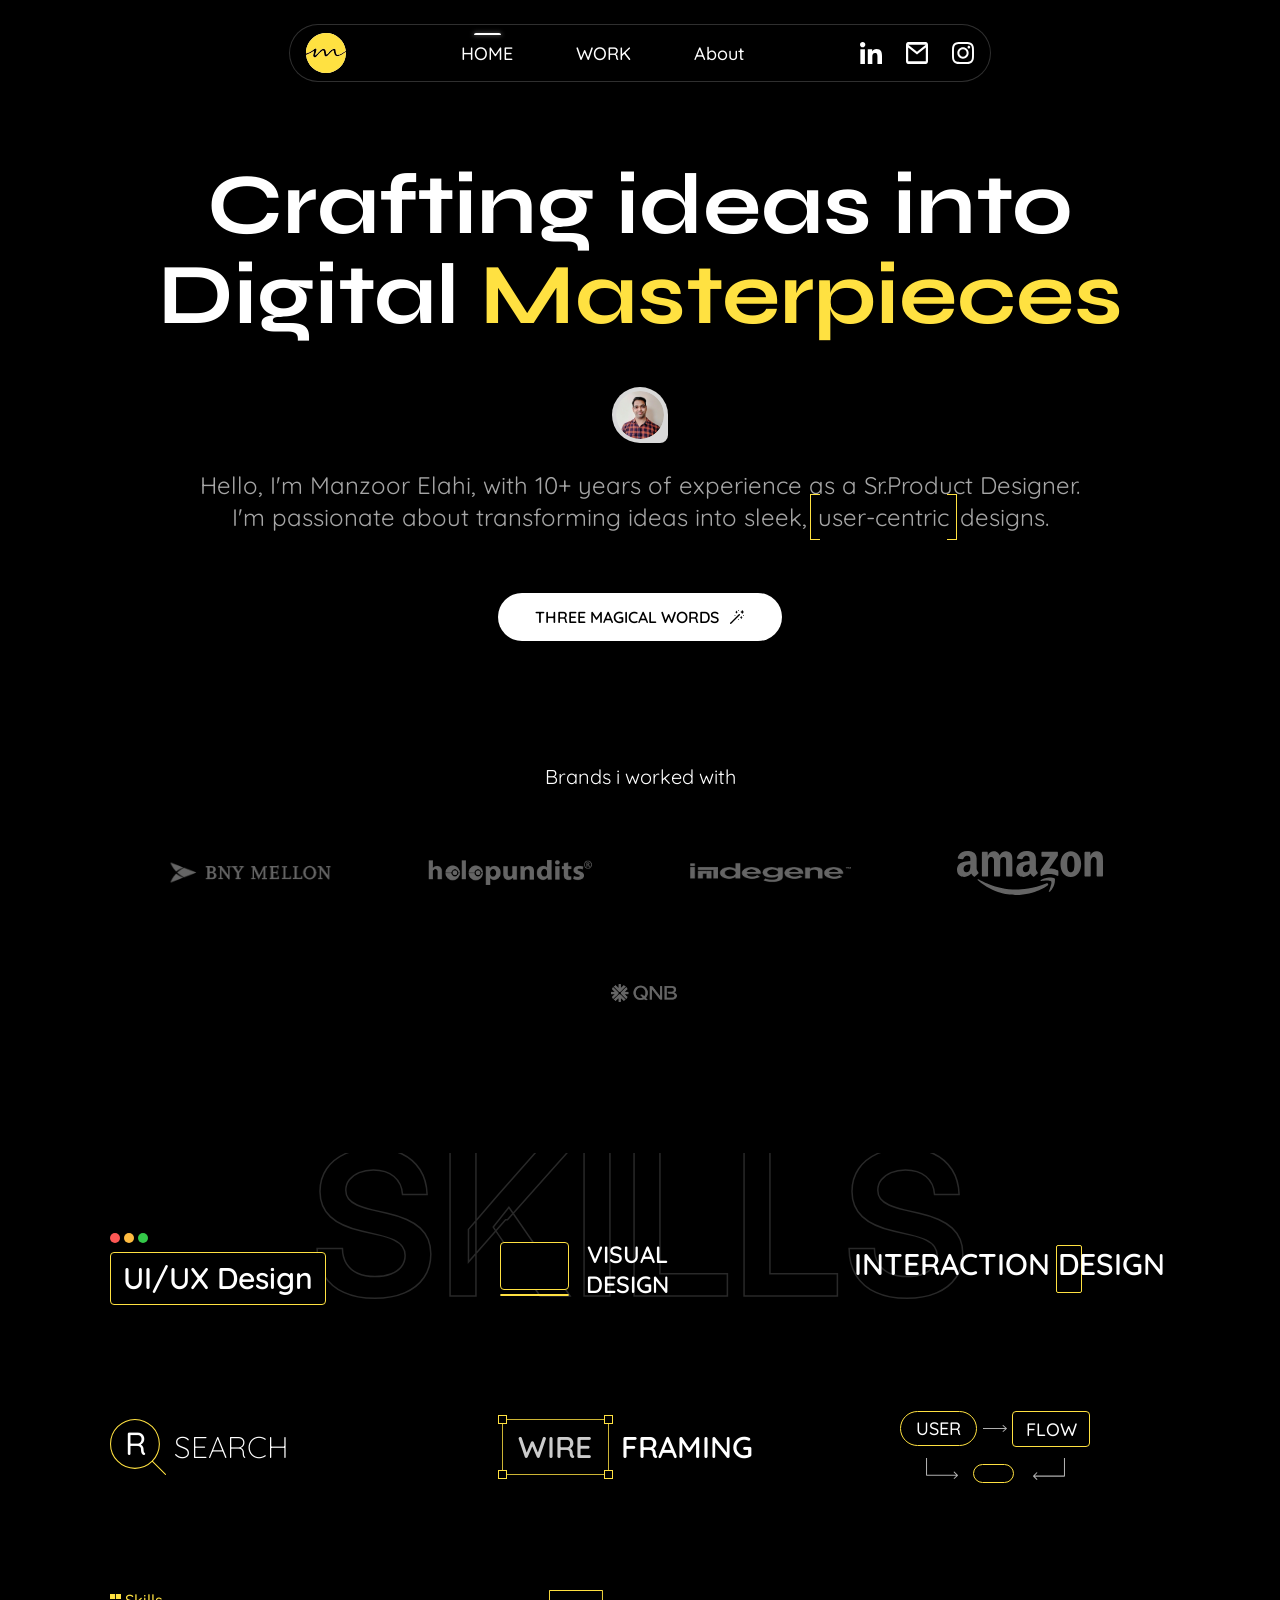
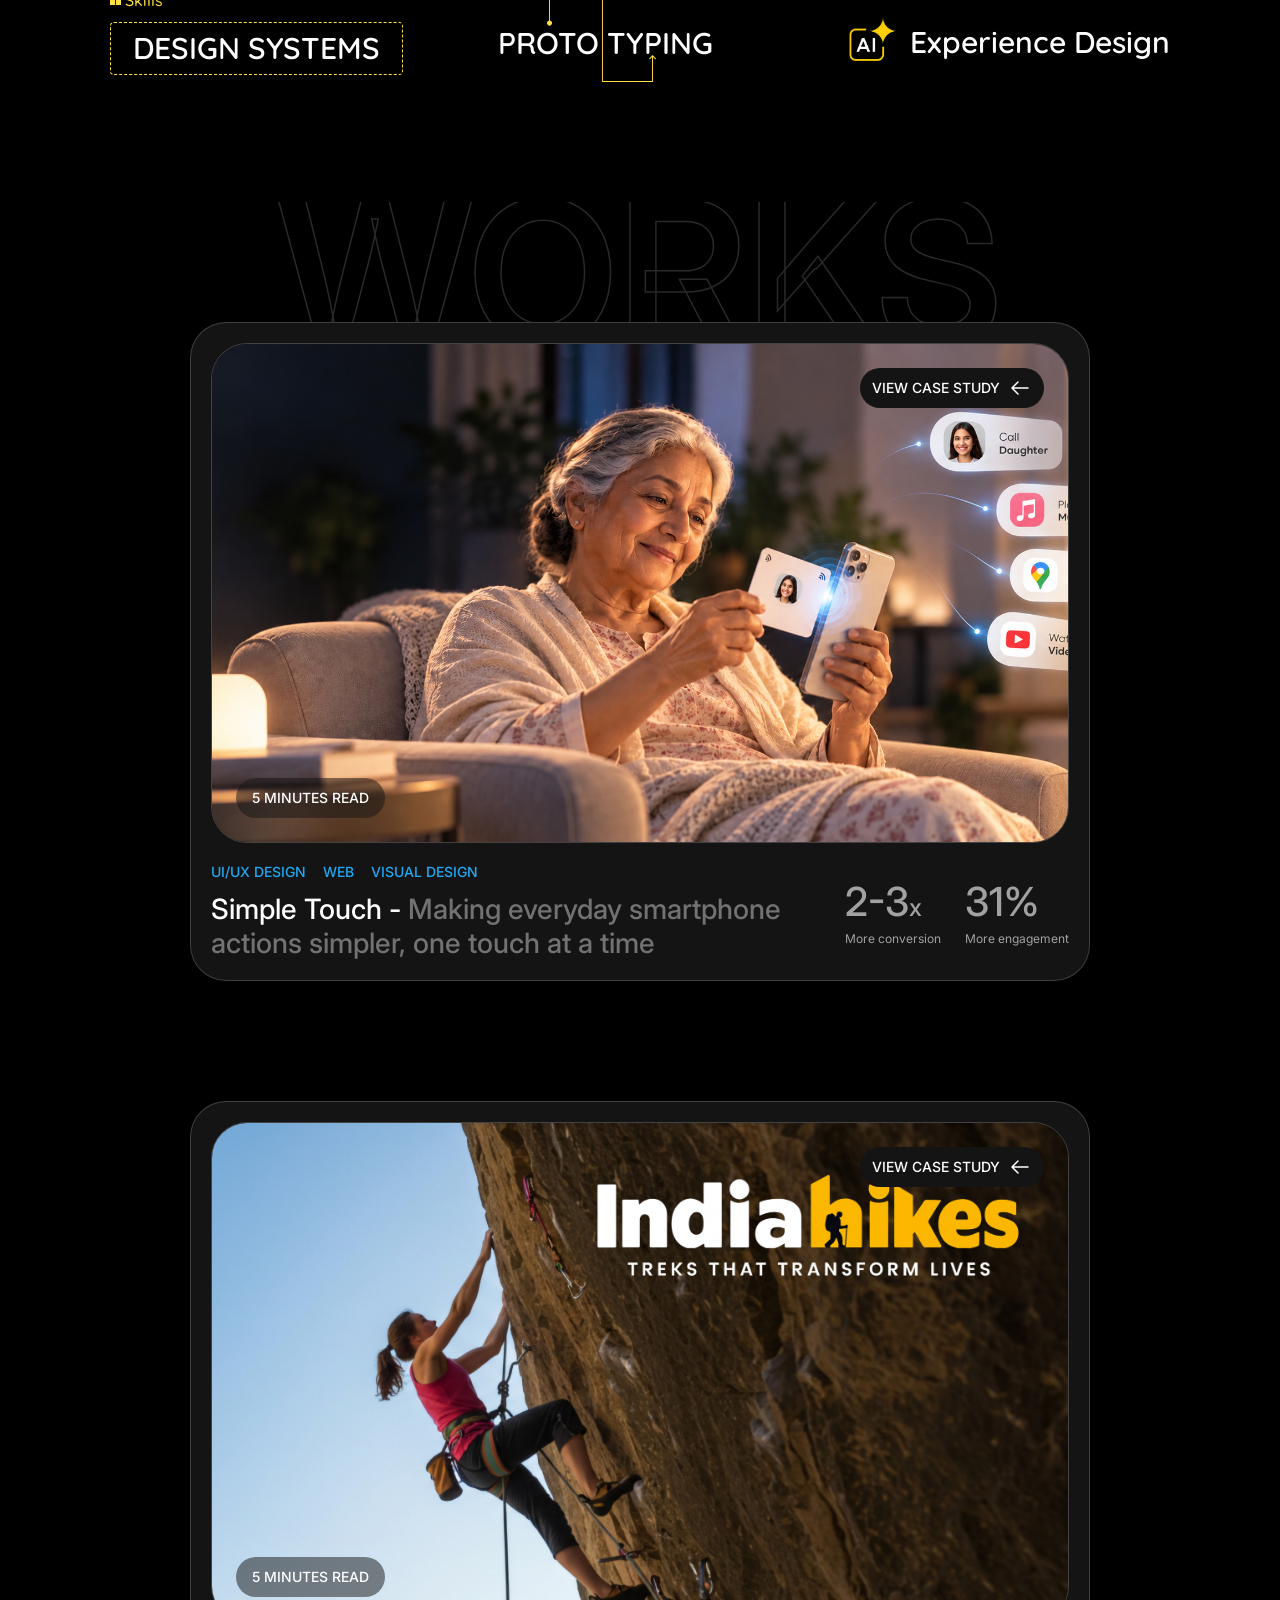
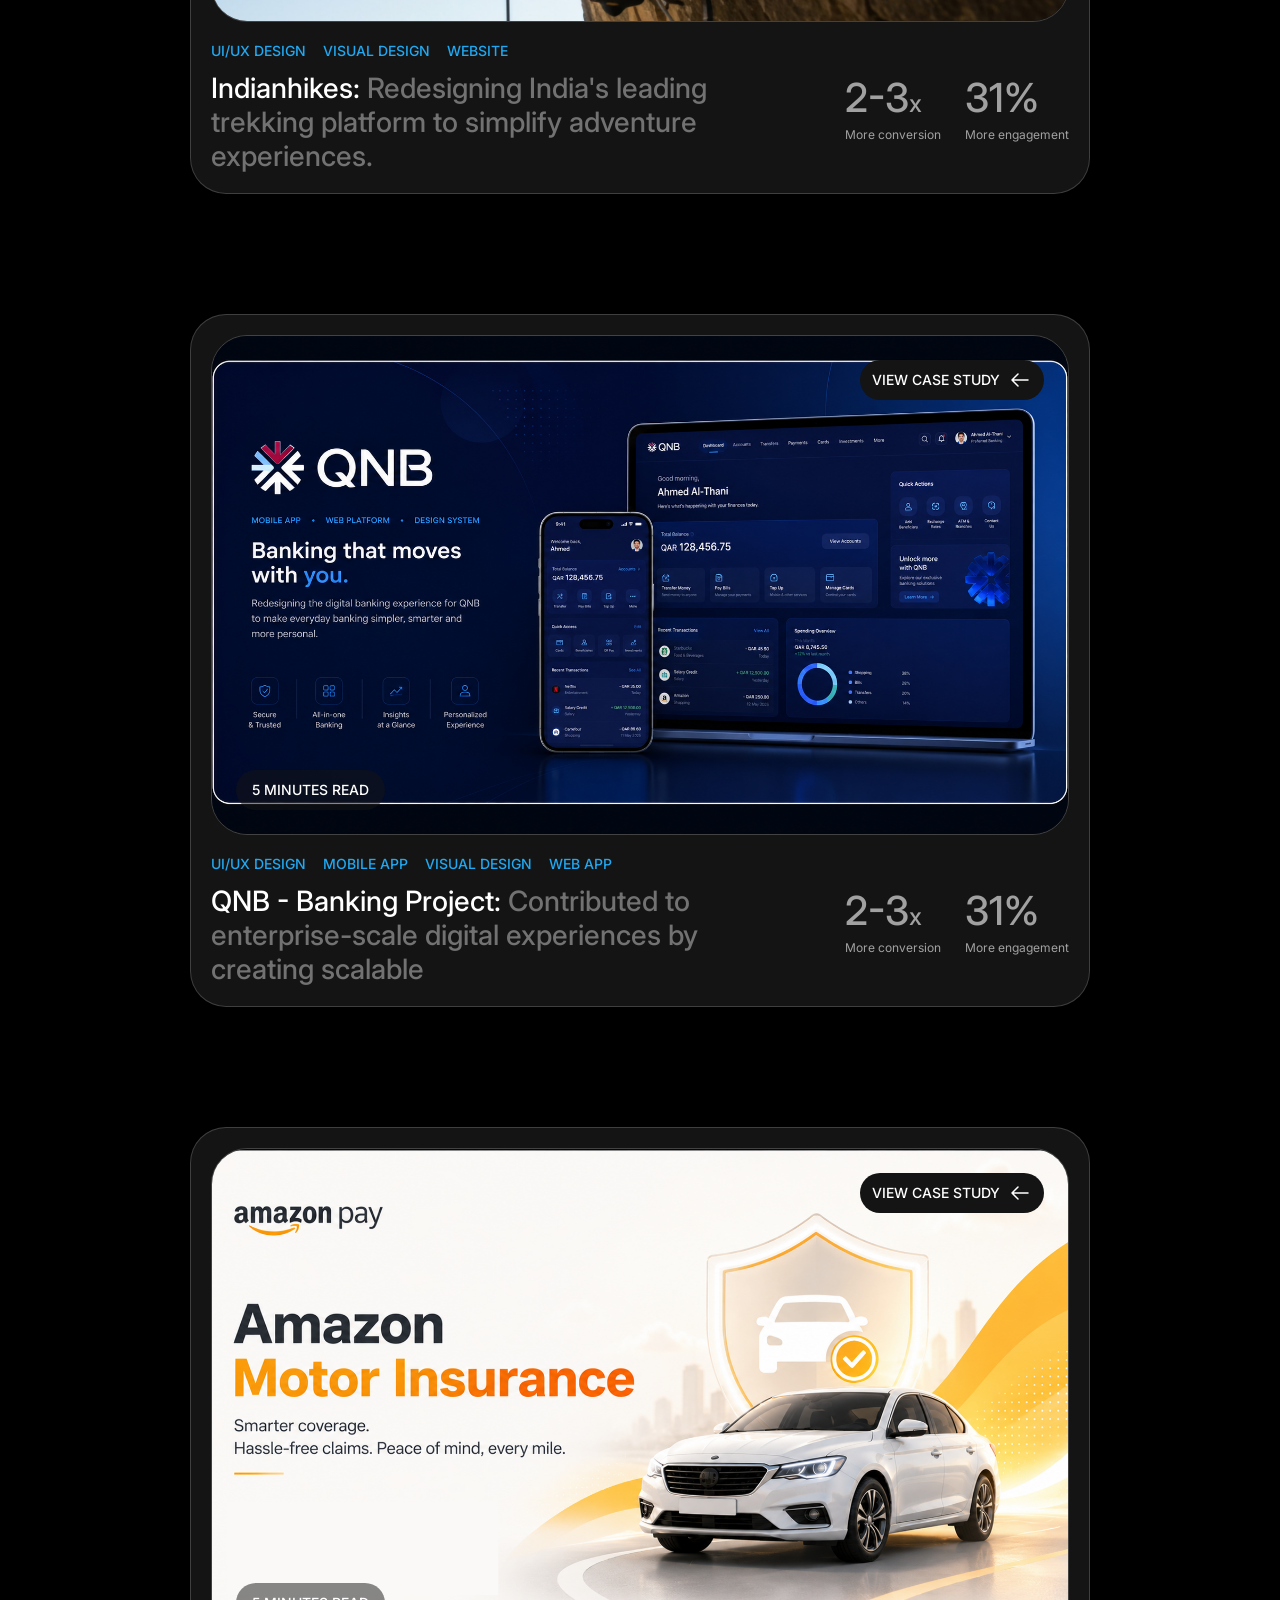
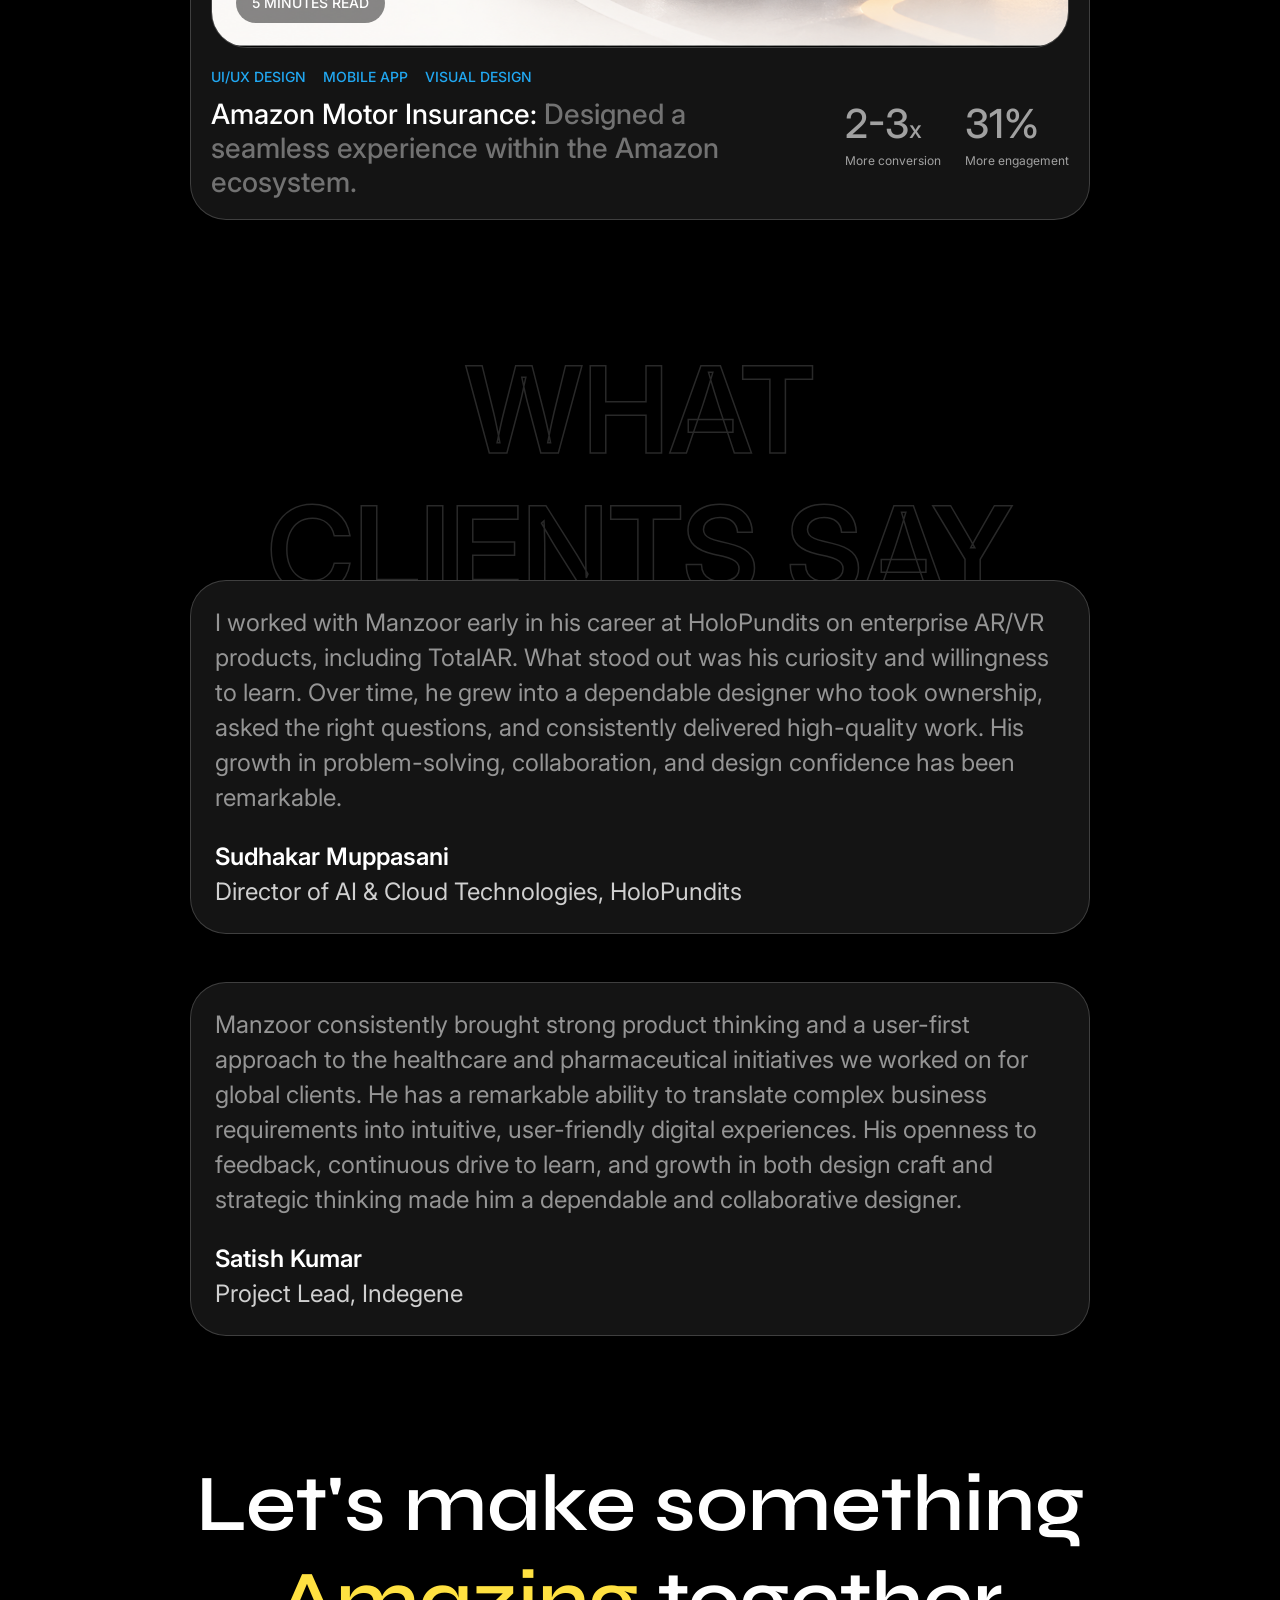
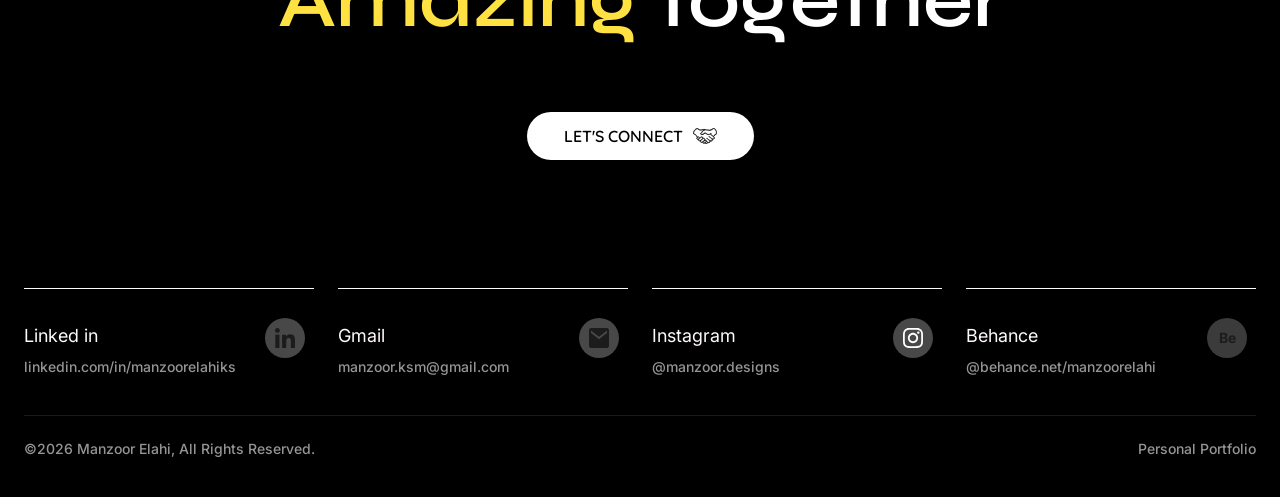
==== commit 49e4e808: "Fix brand logo sizing (crop excess whitespace), add skills hover reveal shadow, reduce testimonial f" ====
--- a/index.html
+++ b/index.html
@@ -72,19 +72,19 @@
   <section class="brands">
     <p class="brands__label">Brands i worked with</p>
     <div class="brands__row">
-      <div class="brands__logo brands__logo--cover">
+      <div class="brands__logo">
         <img src="assets/images/brand-bnymellon.png" alt="BNY Mellon">
       </div>
-      <div class="brands__logo brands__logo--contain">
+      <div class="brands__logo">
         <img src="assets/images/brand-holopundits.png" alt="HoloPundits">
       </div>
-      <div class="brands__logo brands__logo--contain">
+      <div class="brands__logo">
         <img src="assets/images/brand-indegene.png" alt="Indegene">
       </div>
-      <div class="brands__logo brands__logo--contain">
+      <div class="brands__logo">
         <img src="assets/icons/brand-amazon.svg" alt="Amazon">
       </div>
-      <div class="brands__logo brands__logo--full">
+      <div class="brands__logo">
         <img src="assets/images/brand-qnb.png" alt="QNB">
       </div>
     </div>
--- a/css/style.css
+++ b/css/style.css
@@ -268,29 +268,14 @@
 }
 
 .brands__logo img {
-  width: 100%;
-  height: 100%;
-}
-
-.brands__logo--cover img {
-  object-fit: cover;
-  object-position: center;
-}
-
-.brands__logo--contain img {
   width: auto;
   height: auto;
-  max-width: 80%;
-  max-height: 70%;
+  max-width: 75%;
+  max-height: 55%;
   object-fit: contain;
   object-position: center;
 }
 
-.brands__logo--full img {
-  object-fit: cover;
-  object-position: center;
-}
-
 /* ---------- Skills ---------- */
 
 .skills {
@@ -300,7 +285,7 @@
 }
 
 .skills__watermark {
-  font-family: var(--font-body);
+  font-family: var(--font-alt);
   font-weight: 600;
   font-size: 200px;
   line-height: 140px;
@@ -665,6 +650,33 @@
   object-fit: cover;
 }
 
+/* Hover reveal: black blurred shadow + lift on every bordered skill shape */
+.skill__box,
+.skill__visual-icon-box,
+.skill__interaction-accent,
+.skill__wire-box,
+.skill__flow-pill,
+.skill__flow-oval,
+.skill__search-icon,
+.skill__mark,
+.skill__proto-bracket,
+.skill__experience-icon {
+  transition: box-shadow 0.25s ease, transform 0.25s ease;
+}
+
+.skill:hover .skill__box,
+.skill:hover .skill__visual-icon-box,
+.skill:hover .skill__interaction-accent,
+.skill:hover .skill__wire-box,
+.skill:hover .skill__flow-pill,
+.skill:hover .skill__flow-oval,
+.skill:hover .skill__search-icon,
+.skill:hover .skill__proto-bracket,
+.skill:hover .skill__experience-icon {
+  box-shadow: 0 12px 28px rgba(0, 0, 0, 0.65), 0 0 18px rgba(255, 225, 65, 0.35);
+  transform: translateY(-3px);
+}
+
 /* ---------- Works ---------- */
 
 .works {
@@ -675,7 +687,7 @@
 }
 
 .works__watermark {
-  font-family: var(--font-body);
+  font-family: var(--font-alt);
   font-weight: 600;
   font-size: 200px;
   line-height: 140px;
@@ -839,7 +851,7 @@
 }
 
 .testimonials__watermark {
-  font-family: var(--font-body);
+  font-family: var(--font-alt);
   font-weight: 600;
   font-size: 120px;
   line-height: 140px;
@@ -871,8 +883,8 @@
 .testimonial__quote {
   font-family: var(--font-alt);
   font-weight: 400;
-  font-size: 28px;
-  line-height: 41px;
+  font-size: 24px;
+  line-height: 35px;
   color: rgba(255, 255, 255, 0.55);
   margin-bottom: 24px;
 }
@@ -880,16 +892,16 @@
 .testimonial__author {
   font-family: var(--font-alt);
   font-weight: 600;
-  font-size: 28px;
-  line-height: 41px;
+  font-size: 24px;
+  line-height: 35px;
   color: var(--color-white);
 }
 
 .testimonial__role {
   font-family: var(--font-alt);
   font-weight: 400;
-  font-size: 28px;
-  line-height: 41px;
+  font-size: 24px;
+  line-height: 35px;
   color: rgba(255, 255, 255, 0.8);
 }
 
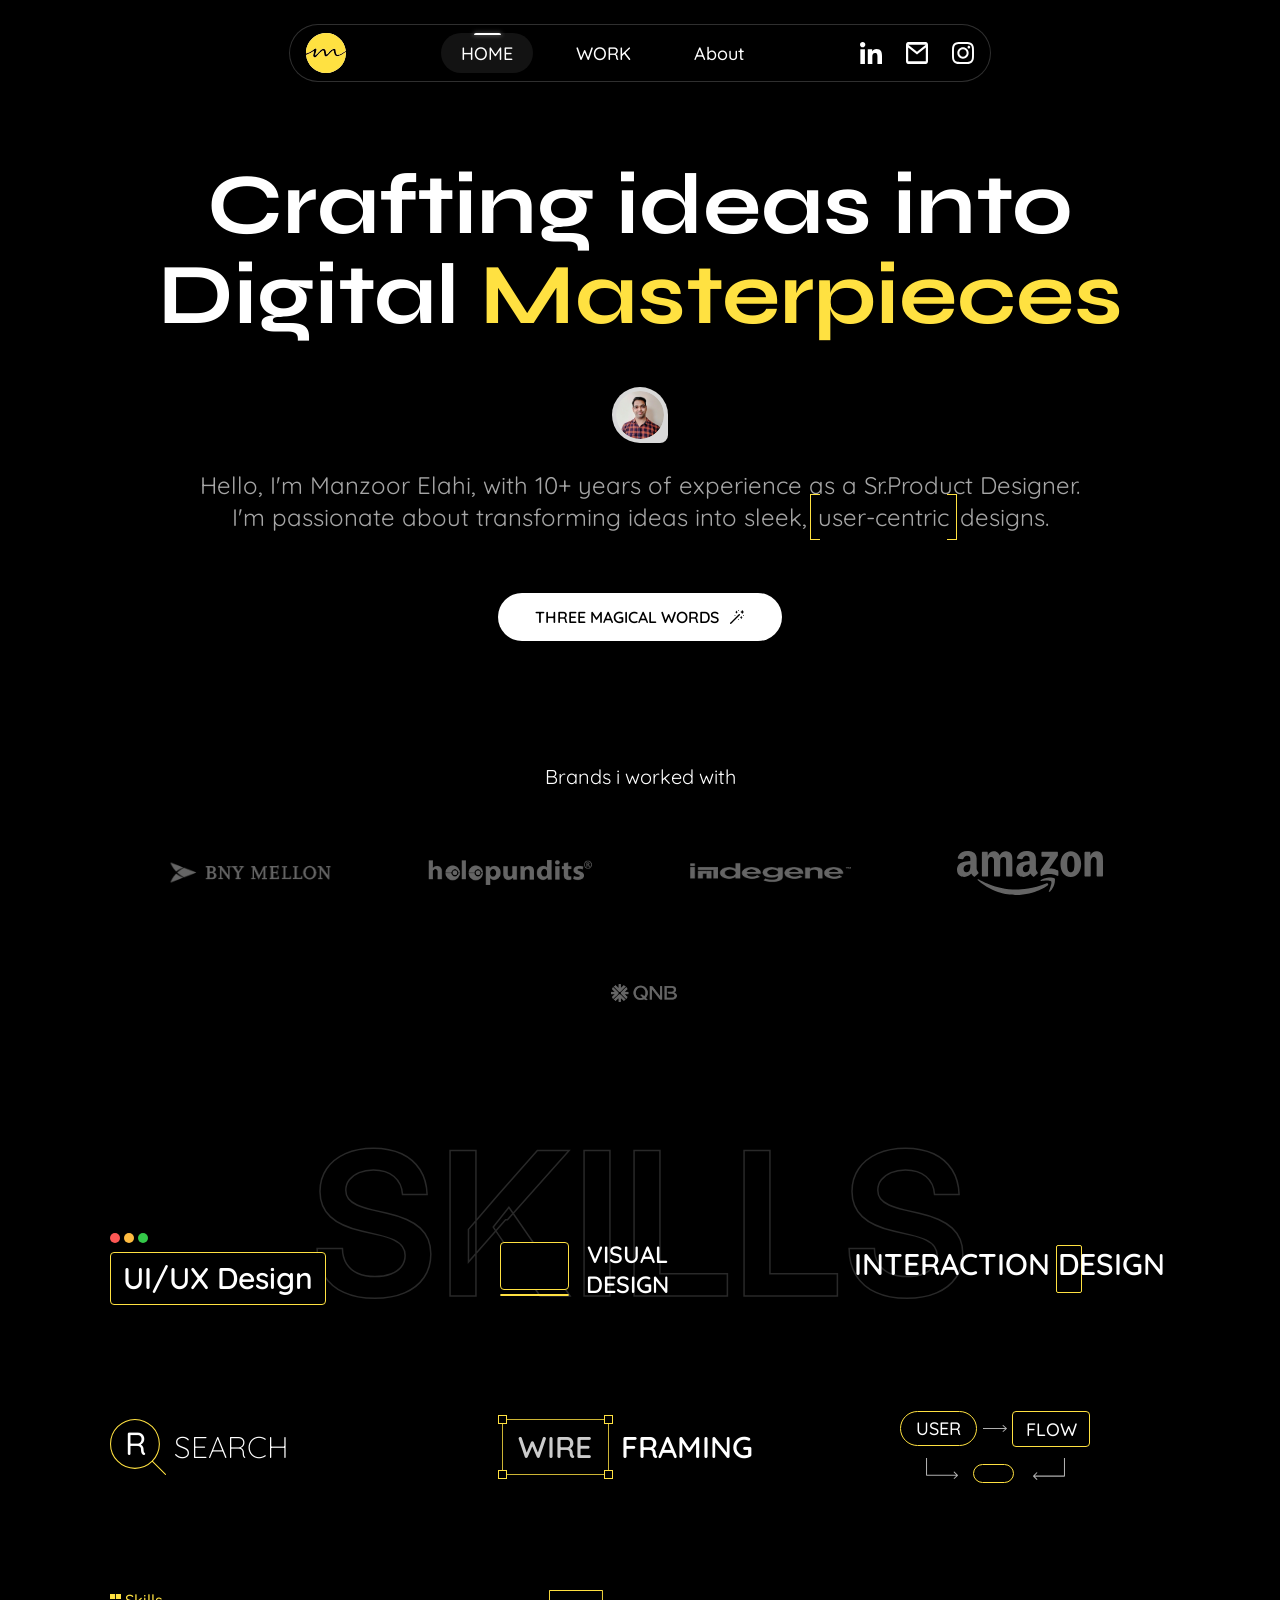
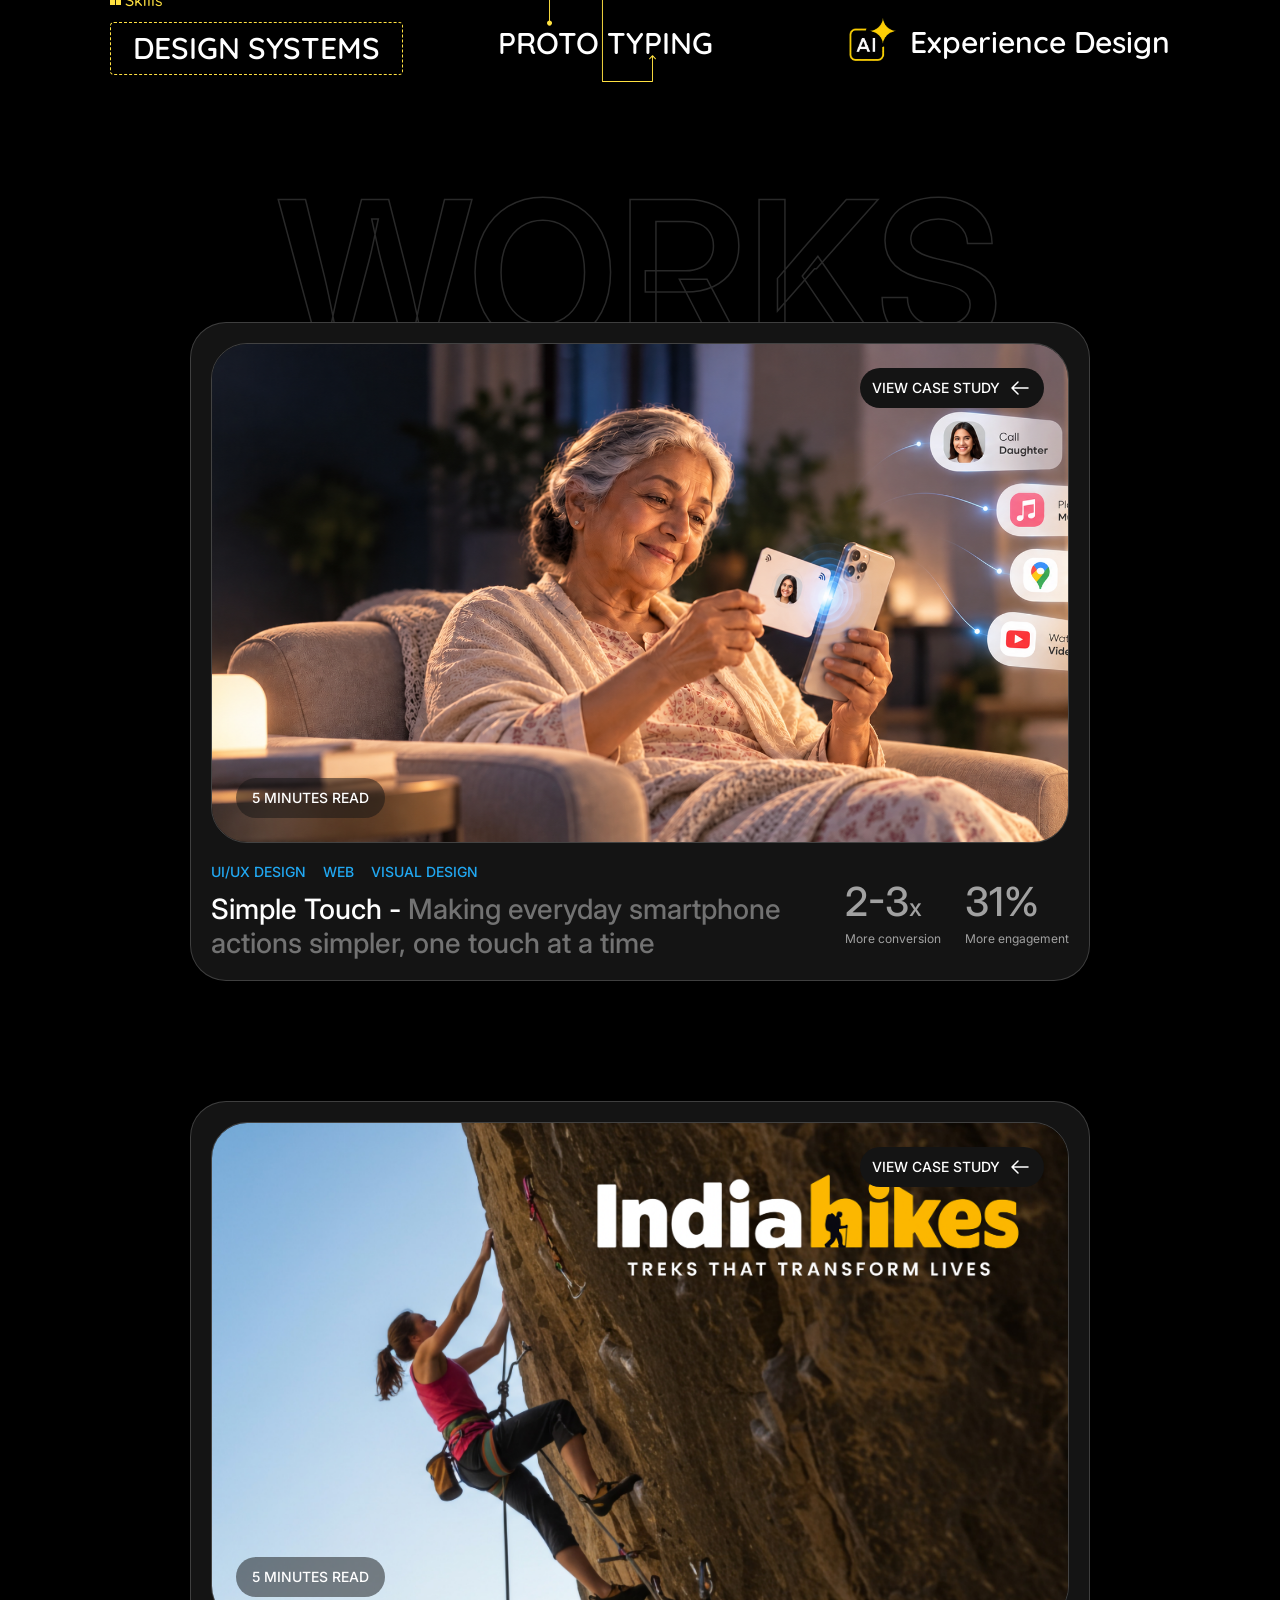
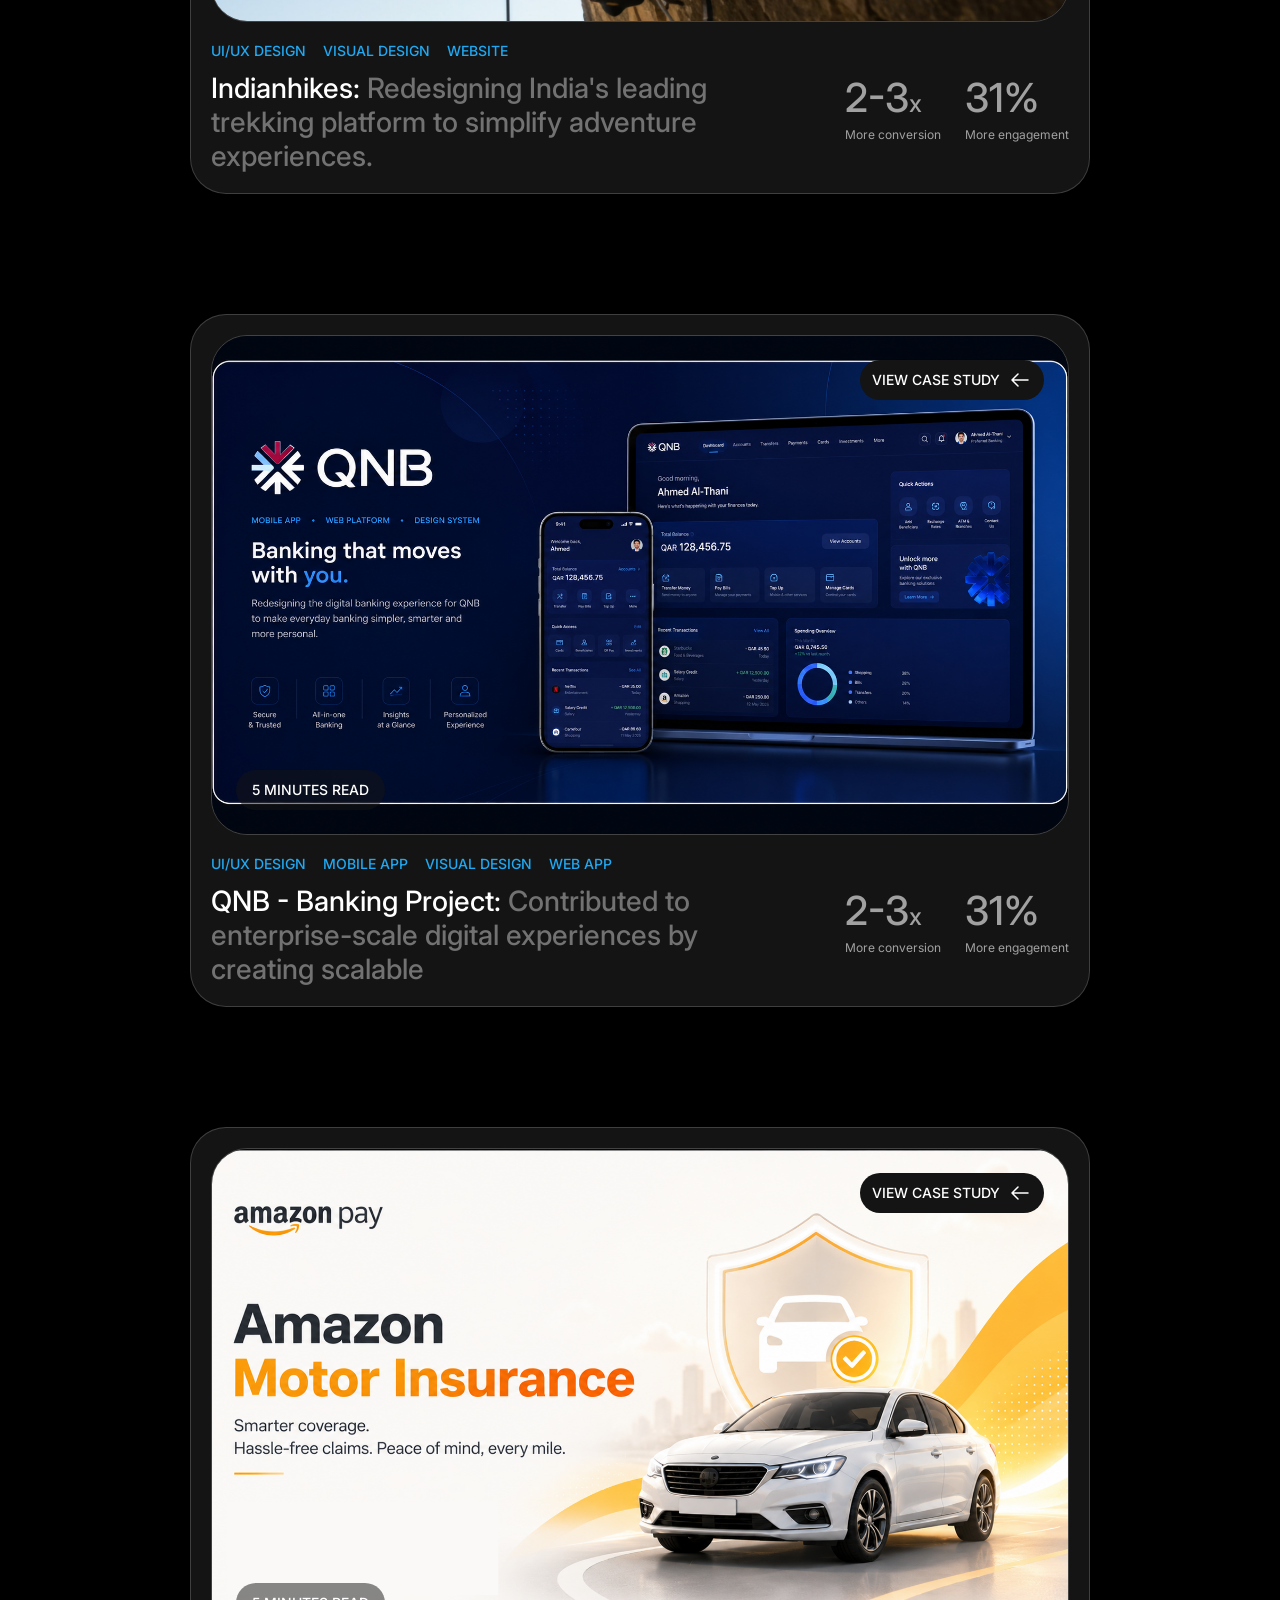
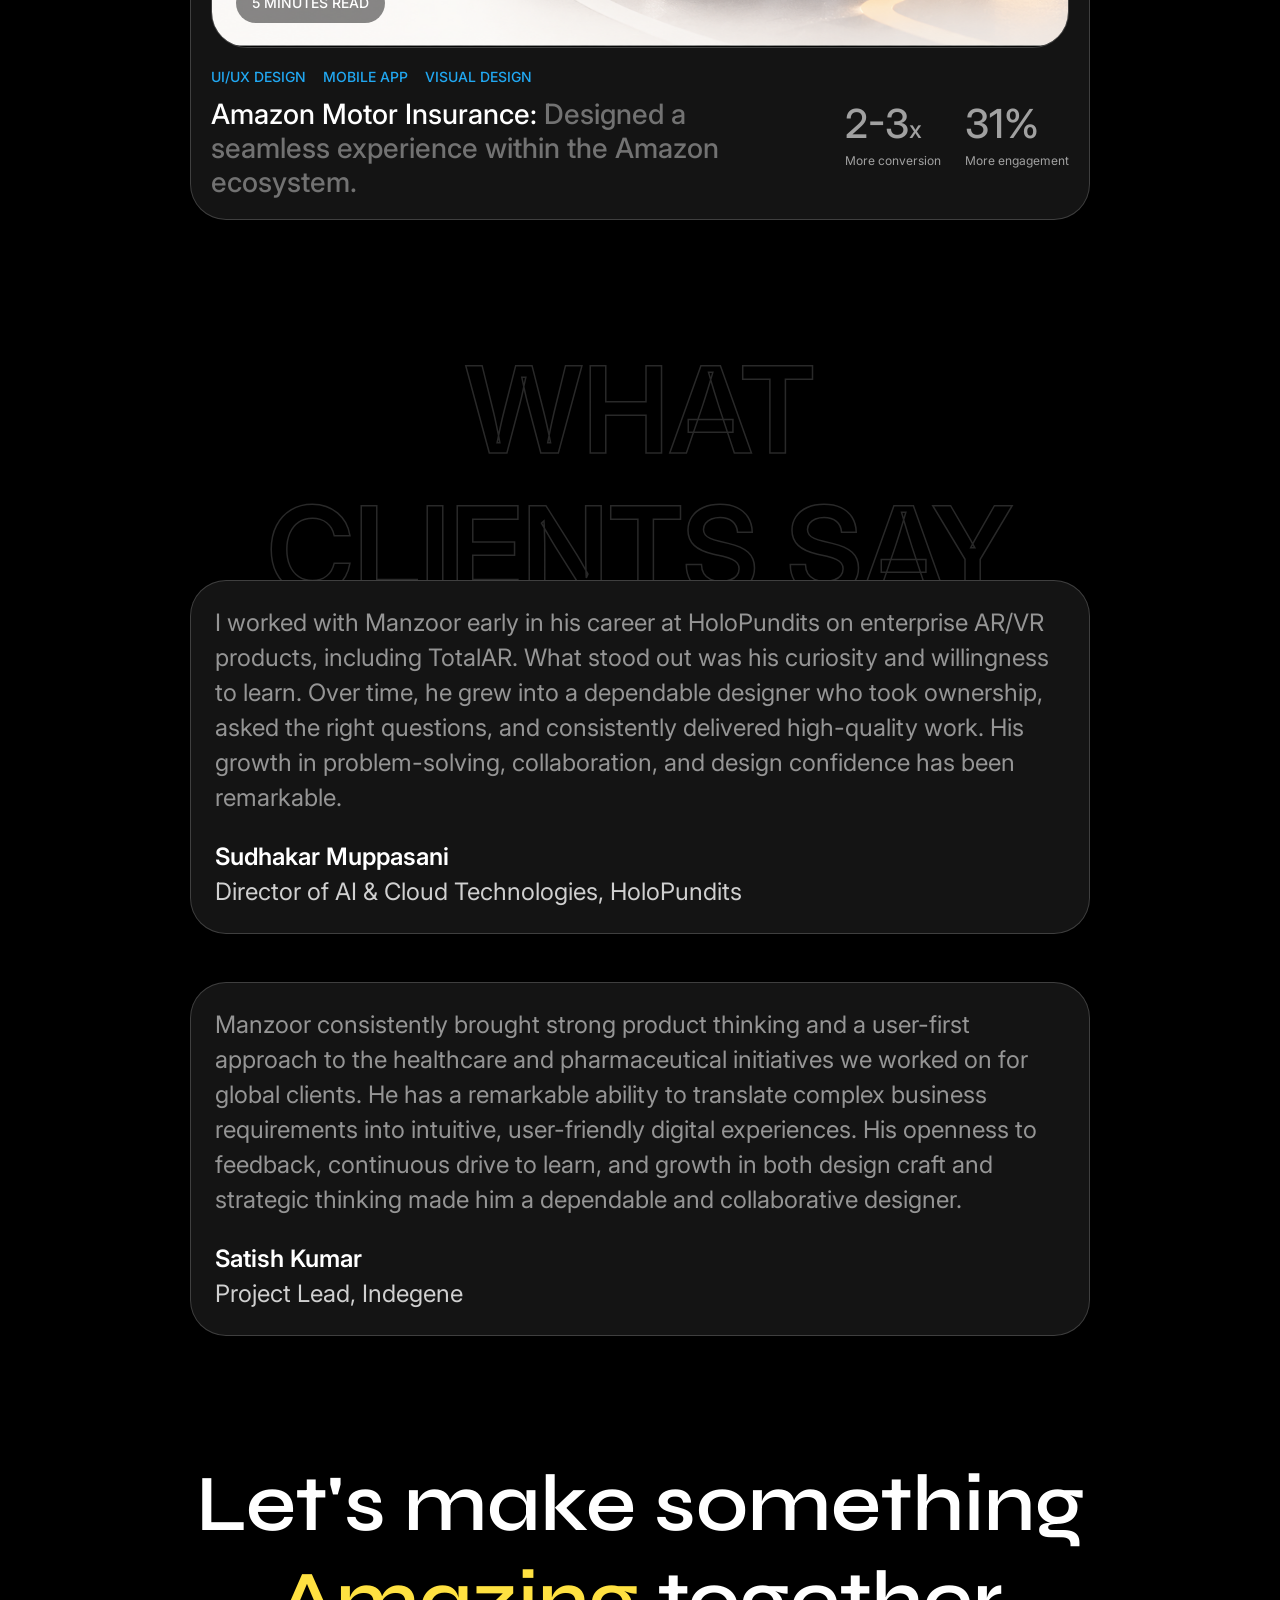
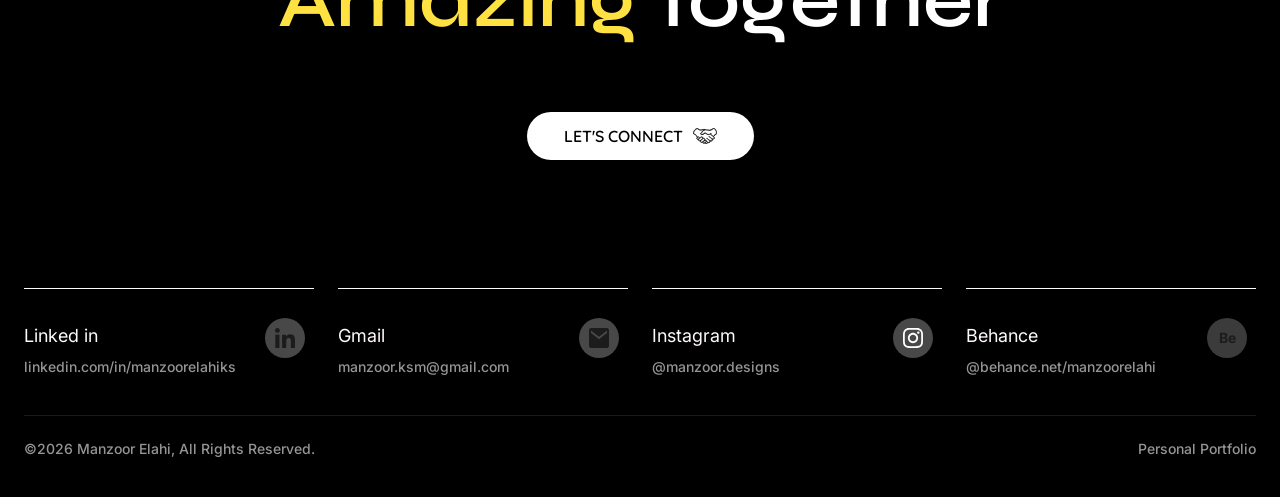
==== commit 7ec1c6cd: "Add About page (hero + About Me section); reuse header across pages via JS-loaded partial Co-Authore" ====
--- a/index.html
+++ b/index.html
@@ -6,7 +6,7 @@
 <title>Manzoor Elahi — Senior Product Designer</title>
 <link rel="preconnect" href="https://fonts.googleapis.com">
 <link rel="preconnect" href="https://fonts.gstatic.com" crossorigin>
-<link href="https://fonts.googleapis.com/css2?family=Quicksand:wght@400;500;600;700&family=Syne:wght@700;800&family=Inter:wght@400;500;600&display=swap" rel="stylesheet">
+<link href="https://fonts.googleapis.com/css2?family=Quicksand:wght@400;500;600;700&family=Syne:wght@600;700;800&family=Inter:wght@400;500;600&family=Poppins:wght@400;500;600&family=Plus+Jakarta+Sans:wght@400;500;700&display=swap" rel="stylesheet">
 <link rel="stylesheet" href="css/style.css">
 </head>
 <body>
@@ -18,34 +18,7 @@
 </div>
 
 <div class="site">
-<header class="nav">
-  <div class="nav__inner">
-    <a href="#home" class="nav__logo">
-      <img src="assets/icons/logo.svg" alt="Manzoor Elahi logo">
-    </a>
-
-    <nav class="nav__links">
-      <a href="#home" class="nav__link nav__link--active">
-        <span class="nav__link-bar"></span>
-        HOME
-      </a>
-      <a href="#work" class="nav__link">WORK</a>
-      <a href="#about" class="nav__link">About</a>
-    </nav>
-
-    <div class="nav__socials">
-      <a href="https://www.linkedin.com/in/manzoorelahiks" target="_blank" rel="noopener" aria-label="LinkedIn">
-        <img src="assets/icons/linkedin.svg" alt="">
-      </a>
-      <a href="mailto:manzoor.ksm@gmail.com" target="_blank" rel="noopener" aria-label="Email">
-        <img src="assets/icons/mail.svg" alt="">
-      </a>
-      <a href="https://www.instagram.com/manzoor.designs/" target="_blank" rel="noopener" aria-label="Instagram">
-        <img src="assets/icons/instagram.svg" alt="">
-      </a>
-    </div>
-  </div>
-</header>
+<div id="nav-placeholder" data-active="home"></div>
 
 <main>
   <section class="hero" id="home">
@@ -376,5 +349,6 @@
 </main>
 </div>
 
+<script src="js/nav-loader.js"></script>
 </body>
 </html>
--- a/css/style.css
+++ b/css/style.css
@@ -8,6 +8,8 @@
   --font-display: 'Syne', sans-serif;
   --font-body: 'Quicksand', sans-serif;
   --font-alt: 'Inter', sans-serif;
+  --font-poppins: 'Poppins', sans-serif;
+  --font-jakarta: 'Plus Jakarta Sans', sans-serif;
 }
 
 * {
@@ -95,6 +97,7 @@
 }
 
 .nav__link-bar {
+  display: none;
   position: absolute;
   top: 0;
   width: 27px;
@@ -102,6 +105,15 @@
   border-radius: 20px 20px 0 0;
   background: var(--color-white);
   box-shadow: 0 0 4px 1px rgba(255, 255, 255, 0.25);
+}
+
+.nav__link--active .nav__link-bar {
+  display: block;
+}
+
+.nav__link--active {
+  background: rgba(96, 96, 96, 0.2);
+  border-radius: 20px;
 }
 
 .nav__socials {
@@ -280,7 +292,8 @@
 
 .skills {
   position: relative;
-  margin-top: 120px;
+  margin-top: 72px;
+  padding-top: 48px;
   overflow: hidden;
 }
 
@@ -681,8 +694,8 @@
 
 .works {
   position: relative;
-  margin-top: 120px;
-  padding: 0 190px;
+  margin-top: 72px;
+  padding: 48px 190px 0;
   overflow: hidden;
 }
 
@@ -1022,6 +1035,179 @@
   font-weight: 500;
   font-size: 14px;
   color: #959595;
+}
+
+/* ---------- About Hero ---------- */
+
+.about-hero {
+  position: relative;
+  overflow: hidden;
+  display: flex;
+  align-items: center;
+  justify-content: space-between;
+  gap: 40px;
+  max-width: 1440px;
+  margin: 0 auto;
+  padding: 160px 96px 80px;
+}
+
+.about-hero__bg {
+  position: absolute;
+  top: 0;
+  left: 0;
+  width: 100%;
+  height: 100%;
+  object-fit: cover;
+  pointer-events: none;
+  z-index: 0;
+}
+
+.about-hero__text {
+  position: relative;
+  z-index: 1;
+  display: flex;
+  flex-direction: column;
+  align-items: flex-start;
+}
+
+.about-hero__greeting {
+  font-family: var(--font-jakarta);
+  font-weight: 700;
+  font-size: 24px;
+  color: #fffafa;
+}
+
+.about-hero__name {
+  font-family: var(--font-jakarta);
+  font-weight: 700;
+  font-size: 36px;
+  color: var(--color-accent);
+  margin-top: 16px;
+}
+
+.about-hero__title {
+  font-family: var(--font-display);
+  font-weight: 700;
+  font-size: 86px;
+  line-height: 1.05;
+  color: var(--color-white);
+  margin-top: 56px;
+}
+
+.about-hero__resume-btn {
+  display: inline-flex;
+  align-items: center;
+  justify-content: center;
+  width: 296px;
+  height: 56px;
+  margin-top: 56px;
+  background: var(--color-white);
+  color: #000000;
+  border-radius: 28px;
+  font-family: var(--font-poppins);
+  font-weight: 600;
+  font-size: 16px;
+  text-decoration: none;
+  cursor: pointer;
+  transition: transform 0.2s ease, box-shadow 0.2s ease, background 0.2s ease;
+}
+
+.about-hero__resume-btn:hover {
+  transform: translateY(-3px) scale(1.03);
+  box-shadow: 0 8px 24px rgba(255, 225, 65, 0.35);
+  background: var(--color-accent);
+}
+
+.about-hero__resume-btn:active {
+  transform: translateY(-1px) scale(0.97);
+  box-shadow: 0 4px 12px rgba(255, 225, 65, 0.3);
+}
+
+.about-hero__photo {
+  position: relative;
+  z-index: 1;
+  width: 542px;
+  height: 542px;
+  flex-shrink: 0;
+}
+
+.about-hero__photo-bg {
+  position: absolute;
+  inset: 0;
+  border-radius: 50%;
+  background: var(--color-accent);
+}
+
+.about-hero__photo-squiggle {
+  position: absolute;
+  inset: 0;
+  width: 100%;
+  height: 100%;
+  z-index: 1;
+  pointer-events: none;
+}
+
+.about-hero__photo-img {
+  position: absolute;
+  inset: 0;
+  width: 100%;
+  height: 100%;
+  box-sizing: border-box;
+  border: 8px solid var(--color-white);
+  border-radius: 50%;
+  object-fit: cover;
+  transform: rotate(5deg);
+  z-index: 2;
+}
+
+/* ---------- About Me ---------- */
+
+.about-me {
+  margin-top: 120px;
+  padding-bottom: 120px;
+}
+
+.about-me__label {
+  max-width: 632px;
+  margin: 0 0 64px 64px;
+  display: flex;
+  flex-direction: column;
+  gap: 5px;
+}
+
+.about-me__label-eyebrow {
+  font-family: var(--font-body);
+  font-weight: 400;
+  font-size: 18px;
+  line-height: 32px;
+  color: #ccd2e1;
+}
+
+.about-me__label-heading {
+  font-family: var(--font-alt);
+  font-weight: 500;
+  font-size: 48px;
+  color: var(--color-white);
+}
+
+.about-me__content {
+  max-width: 960px;
+  margin: 0 auto;
+  display: flex;
+  flex-direction: column;
+  gap: 32px;
+}
+
+.about-me__content p {
+  font-family: var(--font-poppins);
+  font-weight: 400;
+  font-size: 28px;
+  line-height: 56px;
+  color: var(--color-subtext);
+}
+
+.about-me__content .hl {
+  color: var(--color-white);
 }
 
 /* ---------- Responsive ---------- */
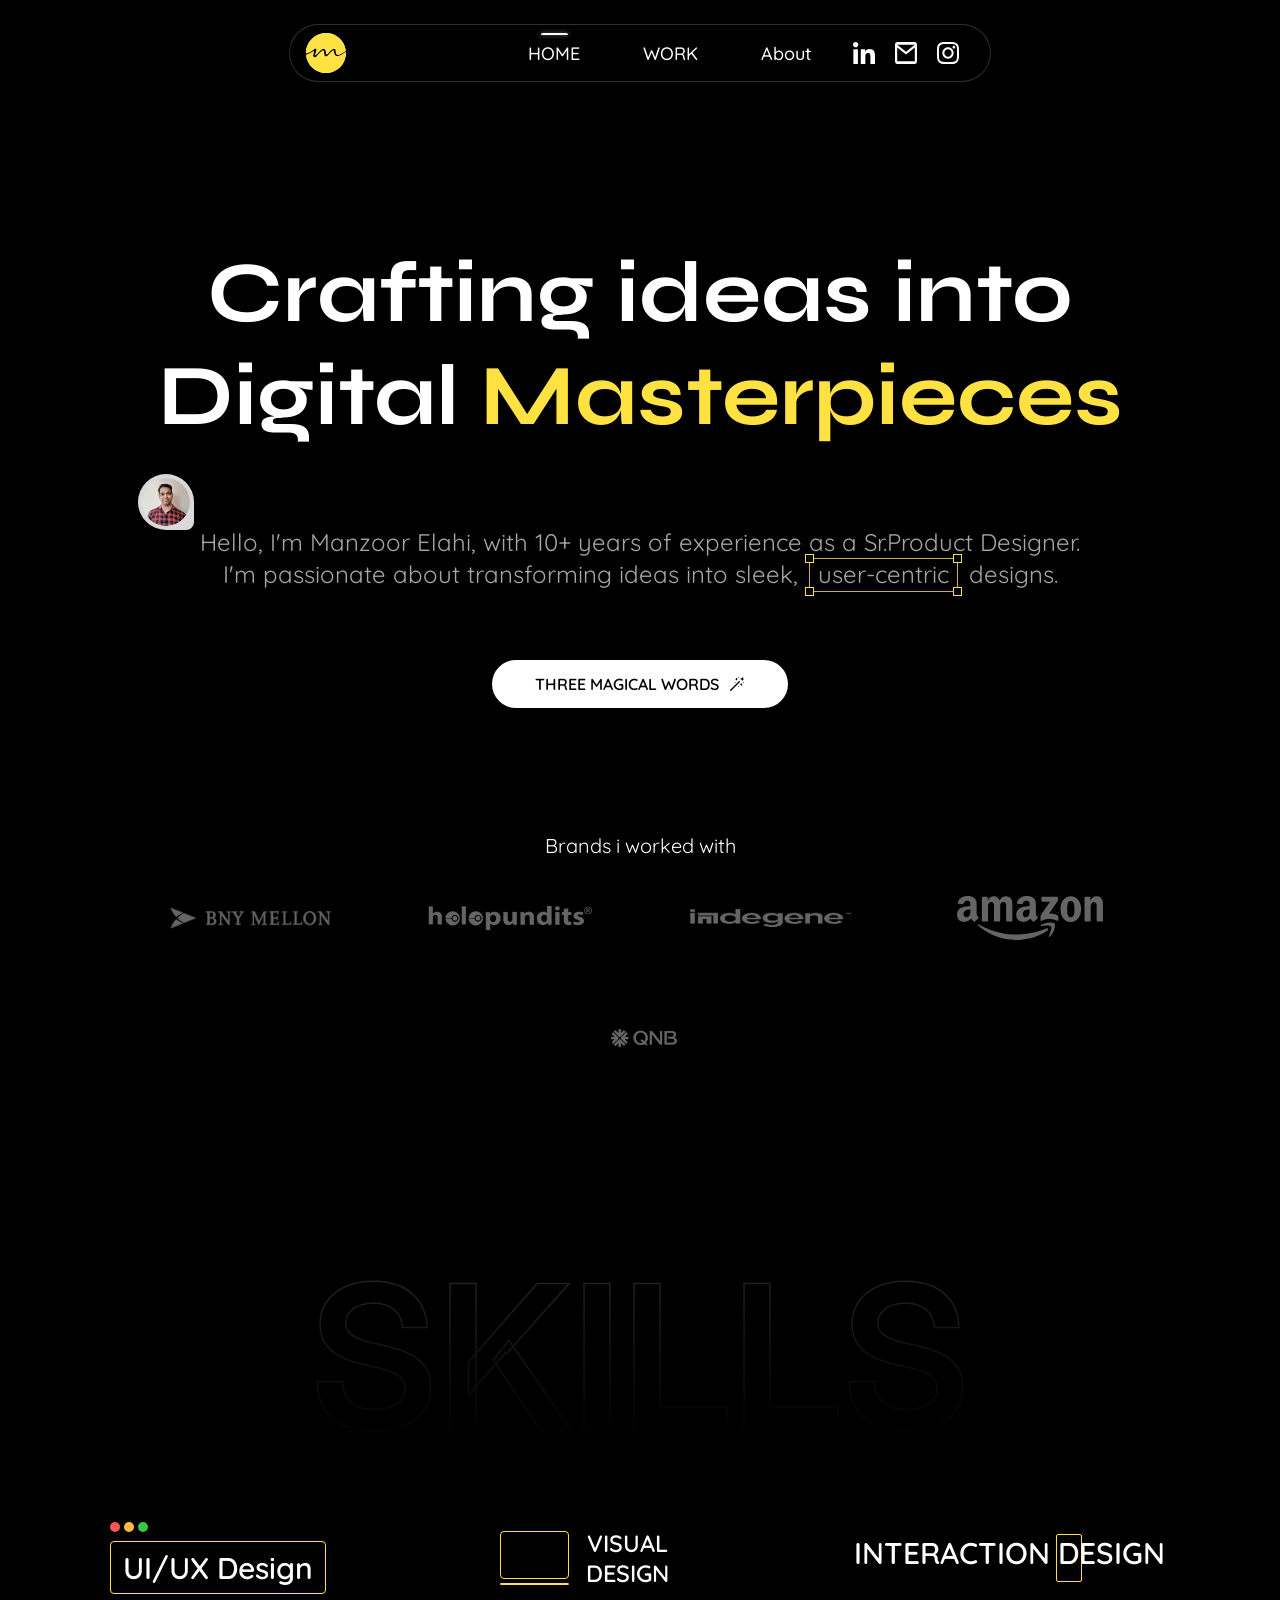
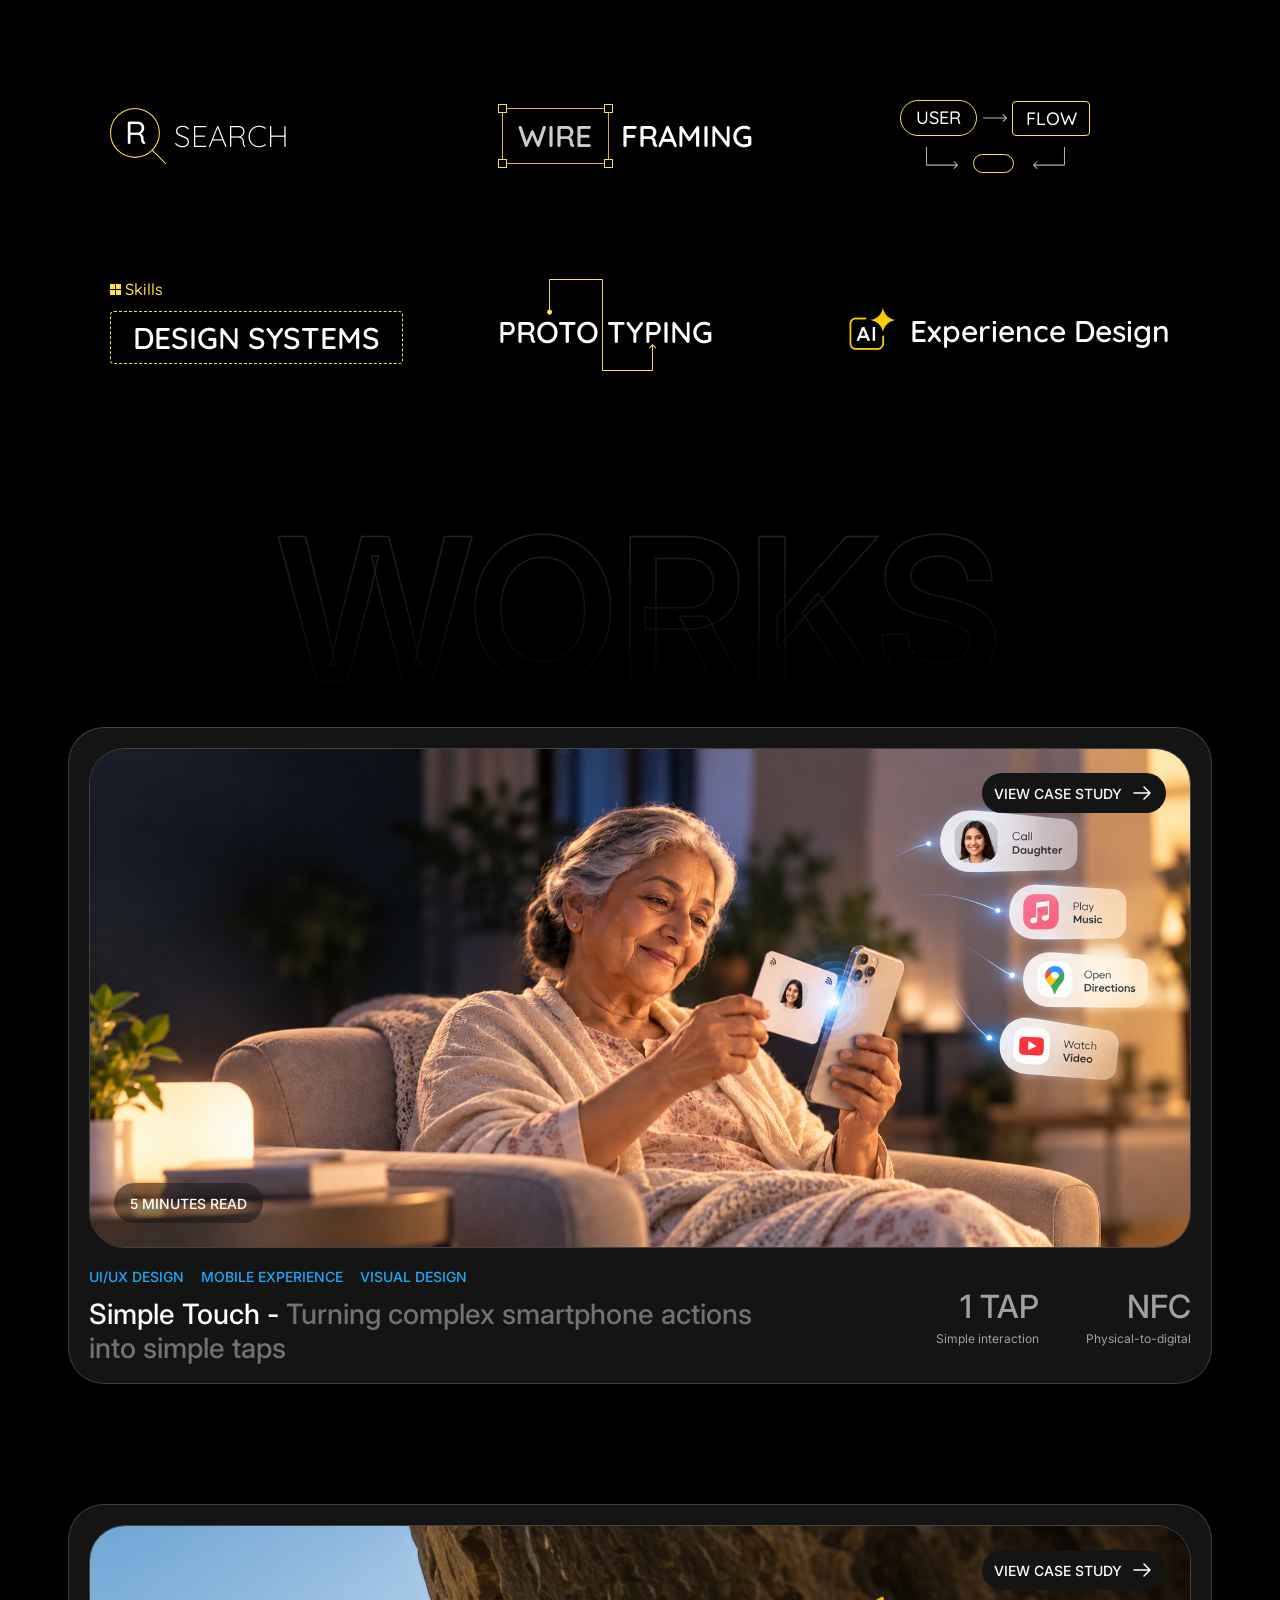
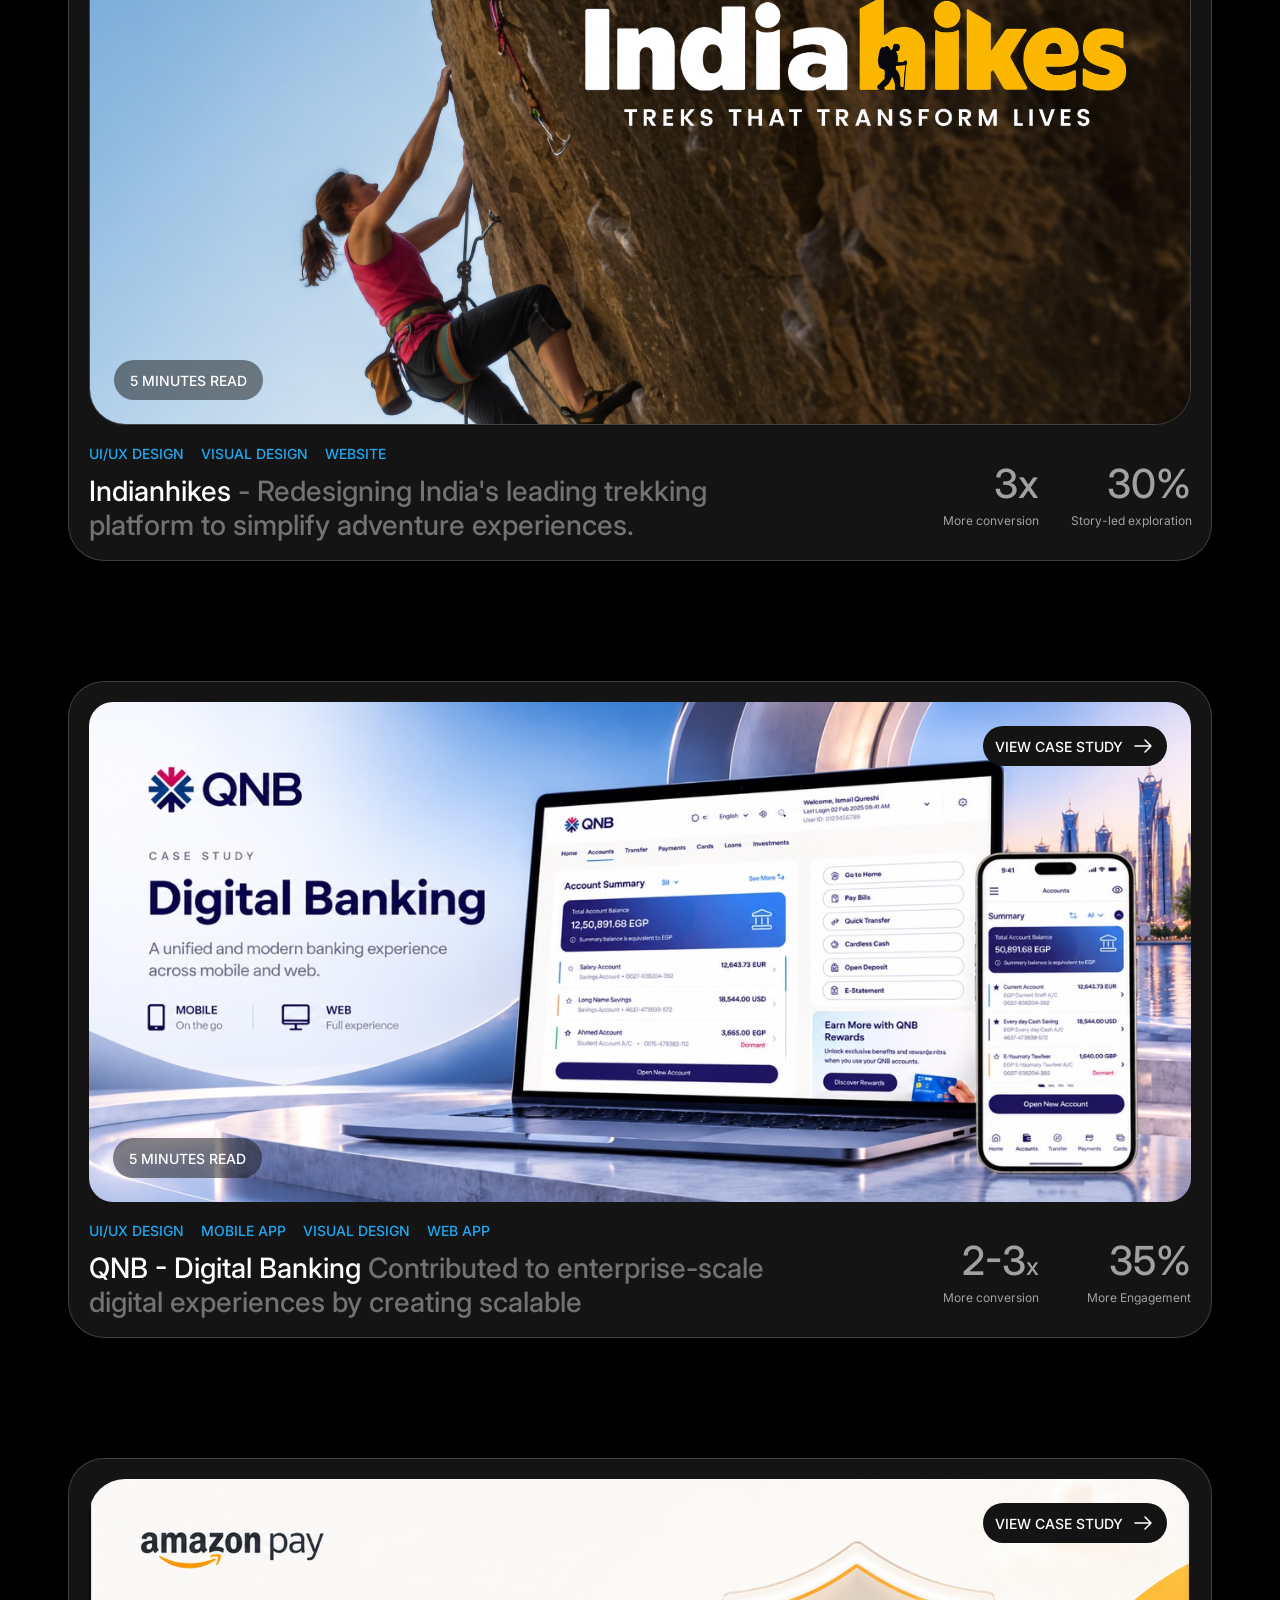
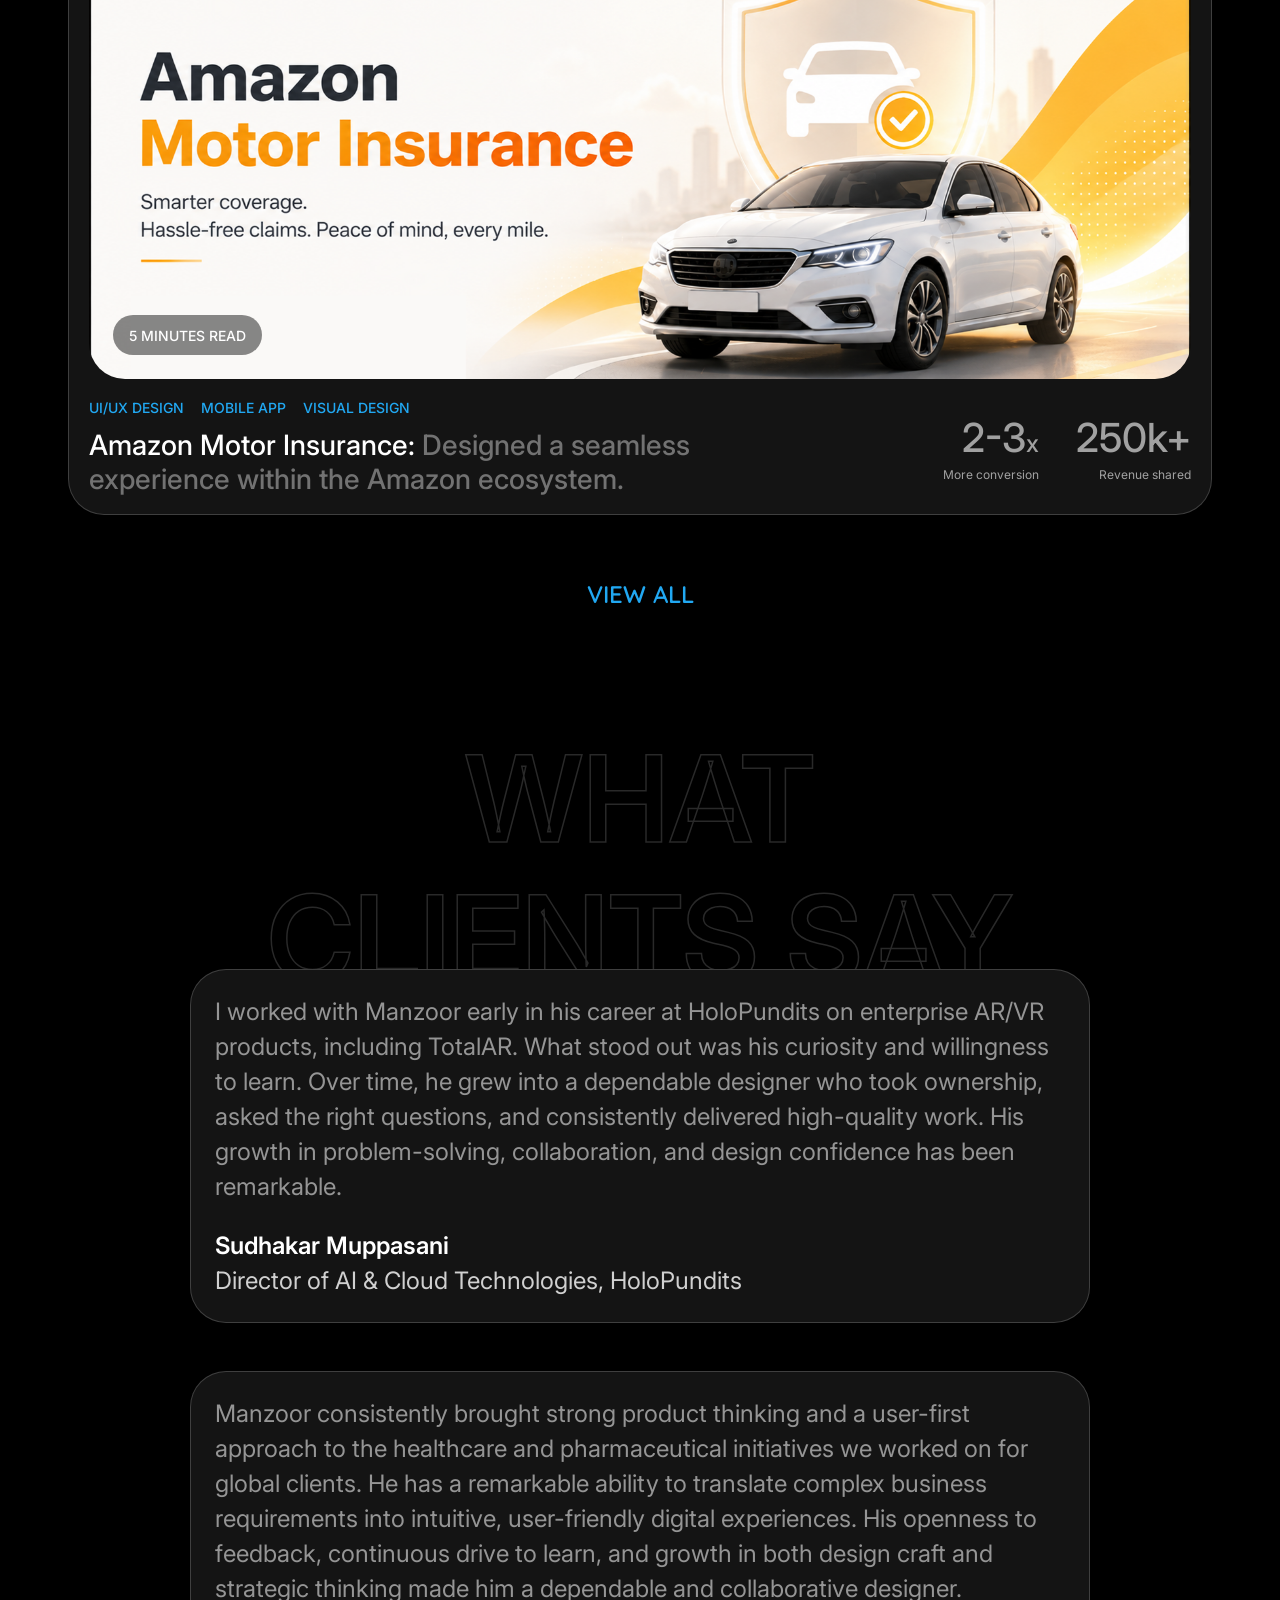
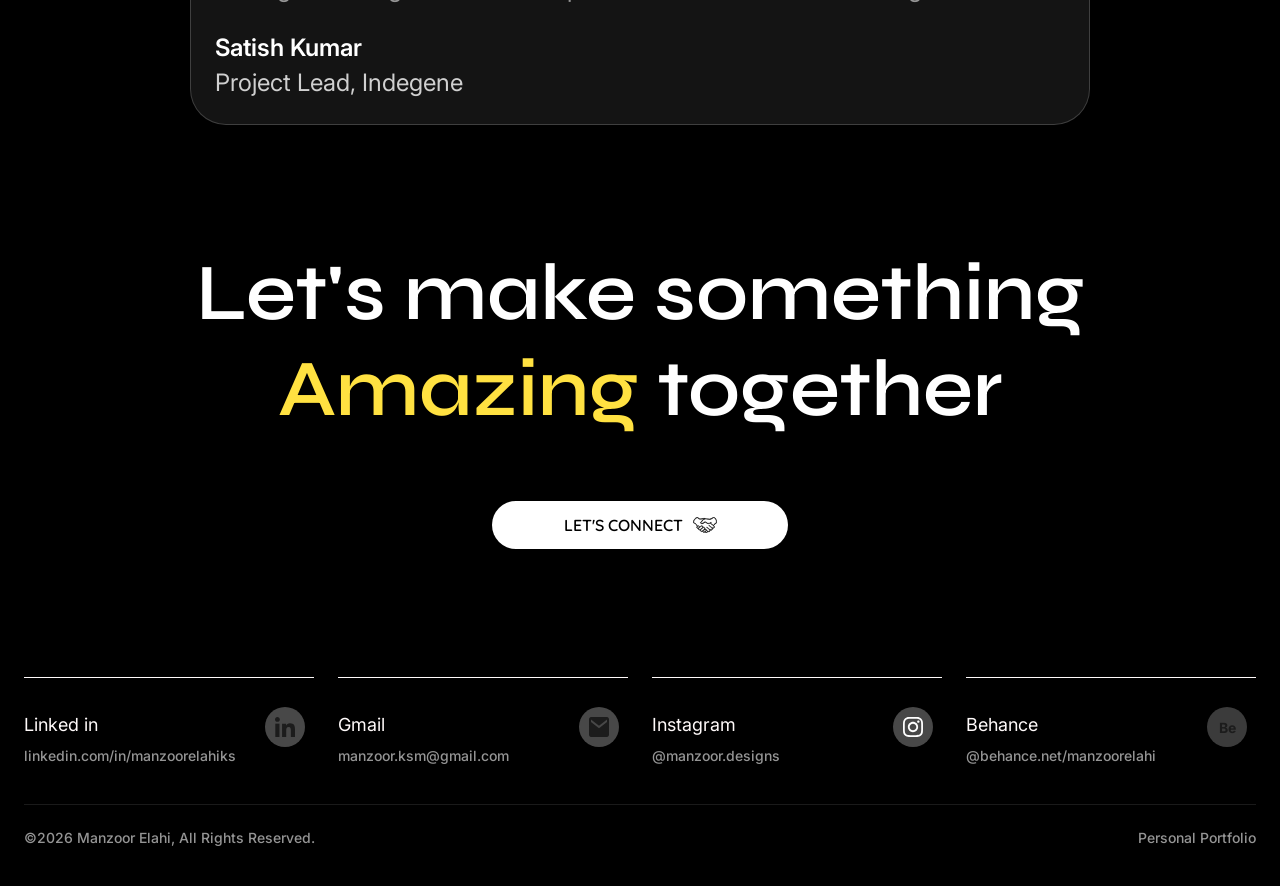
==== commit 21c57d71: "Update home page nav, hero, skills and works to the revised Figma design - Nav: links and social ico" ====
--- a/index.html
+++ b/index.html
@@ -3,13 +3,13 @@
 <head>
 <meta charset="UTF-8">
 <meta name="viewport" content="width=device-width, initial-scale=1.0">
-<title>Manzoor Elahi — Senior Product Designer</title>
+<title>Manzoor Portfolio</title>
 <link rel="preconnect" href="https://fonts.googleapis.com">
 <link rel="preconnect" href="https://fonts.gstatic.com" crossorigin>
 <link href="https://fonts.googleapis.com/css2?family=Quicksand:wght@400;500;600;700&family=Syne:wght@600;700;800&family=Inter:wght@400;500;600&family=Poppins:wght@400;500;600&family=Plus+Jakarta+Sans:wght@400;500;700&display=swap" rel="stylesheet">
 <link rel="stylesheet" href="css/style.css">
 </head>
-<body>
+<body class="page-home">
 
 <div class="mobile-gate">
   <img src="assets/icons/logo.svg" alt="Manzoor Elahi logo" class="mobile-gate__logo">
@@ -18,7 +18,40 @@
 </div>
 
 <div class="site">
-<div id="nav-placeholder" data-active="home"></div>
+<header class="nav">
+  <div class="nav__inner">
+    <a href="index.html#home" class="nav__logo">
+      <img src="assets/icons/logo.svg" alt="Manzoor Elahi logo">
+    </a>
+
+    <nav class="nav__links">
+      <a href="index.html#home" class="nav__link nav__link--active" data-nav="home">
+        <span class="nav__link-bar"></span>
+        HOME
+      </a>
+      <a href="index.html#work" class="nav__link" data-nav="work">
+        <span class="nav__link-bar"></span>
+        WORK
+      </a>
+      <a href="about.html" class="nav__link" data-nav="about">
+        <span class="nav__link-bar"></span>
+        About
+      </a>
+    </nav>
+
+    <div class="nav__socials">
+      <a href="https://www.linkedin.com/in/manzoorelahiks" target="_blank" rel="noopener" aria-label="LinkedIn">
+        <img src="assets/icons/linkedin.svg" alt="">
+      </a>
+      <a href="mailto:manzoor.ksm@gmail.com" target="_blank" rel="noopener" aria-label="Email">
+        <img src="assets/icons/mail.svg" alt="">
+      </a>
+      <a href="https://www.instagram.com/manzoor.designs/" target="_blank" rel="noopener" aria-label="Instagram">
+        <img src="assets/icons/instagram.svg" alt="">
+      </a>
+    </div>
+  </div>
+</header>
 
 <main>
   <section class="hero" id="home">
@@ -33,7 +66,7 @@
 
     <p class="hero__subtext">
       Hello, I'm Manzoor Elahi, with 10+ years of experience as a Sr.Product Designer.<br>
-      I'm passionate about transforming ideas into sleek, <span class="hero__subtext-highlight">user-centric</span> designs.
+      I'm passionate about transforming ideas into sleek, <span class="hero__subtext-highlight"><i></i><i></i><i></i><i></i>user-centric</span> designs.
     </p>
 
     <a href="https://wa.me/919940331279" target="_blank" rel="noopener" class="magic-button">
@@ -143,7 +176,7 @@
     <p class="works__watermark">WORKS</p>
 
     <div class="works__list">
-      <a href="work.html#simple-touch" class="work-card">
+      <a href="work.html" class="work-card">
         <div class="work-card__media">
           <img src="assets/images/work-simpletouch.png" alt="Simple Touch case study">
           <span class="work-card__badge work-card__badge--read">5 MINUTES READ</span>
@@ -156,29 +189,29 @@
           <div class="work-card__info">
             <div class="work-card__tags">
               <span>UI/UX DESIGN</span>
-              <span>WEB</span>
+              <span>MOBILE EXPERIENCE</span>
               <span>VISUAL DESIGN</span>
             </div>
             <p class="work-card__title">
-              <strong>Simple Touch -</strong> Making everyday smartphone actions simpler, one touch at a time
+              <strong>Simple Touch -</strong> Turning complex smartphone actions into simple taps
             </p>
           </div>
           <div class="work-card__stats">
             <div class="work-card__stat">
-              <p class="work-card__stat-value">2-3<span>x</span></p>
-              <p class="work-card__stat-label">More conversion</p>
-            </div>
-            <div class="work-card__stat">
-              <p class="work-card__stat-value">31%</p>
-              <p class="work-card__stat-label">More engagement</p>
-            </div>
-          </div>
-        </div>
-      </a>
-
-      <a href="work.html#indiahikes" class="work-card">
+              <p class="work-card__stat-value work-card__stat-value--sm">1 TAP</p>
+              <p class="work-card__stat-label">Simple interaction</p>
+            </div>
+            <div class="work-card__stat">
+              <p class="work-card__stat-value work-card__stat-value--sm">NFC</p>
+              <p class="work-card__stat-label">Physical-to-digital</p>
+            </div>
+          </div>
+        </div>
+      </a>
+
+      <div class="work-card work-card--static">
         <div class="work-card__media">
-          <img src="assets/images/work-indiahikes.png" alt="IndiaHikes case study">
+          <img src="assets/images/work-indiahikes.png" alt="IndiaHikes case study" style="object-position: center 8%;">
           <span class="work-card__badge work-card__badge--read">5 MINUTES READ</span>
           <span class="work-card__badge work-card__badge--cta">
             VIEW CASE STUDY
@@ -193,25 +226,25 @@
               <span>WEBSITE</span>
             </div>
             <p class="work-card__title">
-              <strong>Indianhikes:</strong> Redesigning India's leading trekking platform to simplify adventure experiences.
+              <strong>Indianhikes</strong> - Redesigning India's leading trekking platform to simplify adventure experiences.
             </p>
           </div>
           <div class="work-card__stats">
             <div class="work-card__stat">
-              <p class="work-card__stat-value">2-3<span>x</span></p>
+              <p class="work-card__stat-value">3x</p>
               <p class="work-card__stat-label">More conversion</p>
             </div>
             <div class="work-card__stat">
-              <p class="work-card__stat-value">31%</p>
-              <p class="work-card__stat-label">More engagement</p>
-            </div>
-          </div>
-        </div>
-      </a>
-
-      <a href="work.html#qnb-banking" class="work-card">
-        <div class="work-card__media">
-          <img src="assets/images/work-qnb.png" alt="QNB Banking case study">
+              <p class="work-card__stat-value">30%</p>
+              <p class="work-card__stat-label">Story-led exploration</p>
+            </div>
+          </div>
+        </div>
+      </div>
+
+      <a href="work-qnb.html" class="work-card">
+        <div class="work-card__media work-card__media--flat work-card__media--r24">
+          <img src="assets/images/qnb-hero.jpg" alt="QNB Digital Banking case study">
           <span class="work-card__badge work-card__badge--read">5 MINUTES READ</span>
           <span class="work-card__badge work-card__badge--cta">
             VIEW CASE STUDY
@@ -227,7 +260,7 @@
               <span>WEB APP</span>
             </div>
             <p class="work-card__title">
-              <strong>QNB - Banking Project:</strong> Contributed to enterprise-scale digital experiences by creating scalable
+              <strong>QNB - Digital Banking</strong> Contributed to enterprise-scale digital experiences by creating scalable
             </p>
           </div>
           <div class="work-card__stats">
@@ -236,16 +269,16 @@
               <p class="work-card__stat-label">More conversion</p>
             </div>
             <div class="work-card__stat">
-              <p class="work-card__stat-value">31%</p>
-              <p class="work-card__stat-label">More engagement</p>
-            </div>
-          </div>
-        </div>
-      </a>
-
-      <a href="work.html#amazon-motor-insurance" class="work-card">
-        <div class="work-card__media">
-          <img src="assets/images/work-amazon-motor.png" alt="Amazon Motor Insurance case study">
+              <p class="work-card__stat-value">35%</p>
+              <p class="work-card__stat-label">More Engagement</p>
+            </div>
+          </div>
+        </div>
+      </a>
+
+      <div class="work-card work-card--static">
+        <div class="work-card__media work-card__media--flat">
+          <img src="assets/images/work-amazon-motor.png" alt="Amazon Motor Insurance case study" style="object-position: center 15%;">
           <span class="work-card__badge work-card__badge--read">5 MINUTES READ</span>
           <span class="work-card__badge work-card__badge--cta">
             VIEW CASE STUDY
@@ -269,13 +302,15 @@
               <p class="work-card__stat-label">More conversion</p>
             </div>
             <div class="work-card__stat">
-              <p class="work-card__stat-value">31%</p>
-              <p class="work-card__stat-label">More engagement</p>
-            </div>
-          </div>
-        </div>
-      </a>
-    </div>
+              <p class="work-card__stat-value">250k+</p>
+              <p class="work-card__stat-label">Revenue shared</p>
+            </div>
+          </div>
+        </div>
+      </div>
+    </div>
+
+    <p class="works__view-all">VIEW ALL</p>
   </section>
 
   <section class="testimonials" id="testimonials">
@@ -347,8 +382,12 @@
     </div>
   </footer>
 </main>
+
+<a href="#" class="scroll-top" aria-label="Scroll to top">
+  <img src="assets/icons/scroll-top-arrow.svg" alt="">
+</a>
 </div>
 
-<script src="js/nav-loader.js"></script>
+<script src="js/scroll-top.js"></script>
 </body>
 </html>
--- a/css/style.css
+++ b/css/style.css
@@ -10,6 +10,7 @@
   --font-alt: 'Inter', sans-serif;
   --font-poppins: 'Poppins', sans-serif;
   --font-jakarta: 'Plus Jakarta Sans', sans-serif;
+  --font-jura: 'Jura', sans-serif;
 }
 
 * {
@@ -56,7 +57,7 @@
   height: 100%;
   display: flex;
   align-items: center;
-  justify-content: space-between;
+  justify-content: flex-start;
   padding: 0 16px;
   border-radius: 60px;
   border: 1px solid var(--color-nav-border);
@@ -74,6 +75,7 @@
   display: flex;
   align-items: center;
   gap: 24px;
+  margin-left: 162px;
 }
 
 .nav__link {
@@ -116,10 +118,15 @@
   border-radius: 20px;
 }
 
+.page-home .nav__link--active {
+  background: none;
+}
+
 .nav__socials {
   display: flex;
   align-items: center;
-  gap: 24px;
+  gap: 20px;
+  margin-left: 21px;
   flex-shrink: 0;
 }
 
@@ -140,7 +147,7 @@
   flex-direction: column;
   align-items: center;
   text-align: center;
-  padding: 160px 24px 0;
+  padding: 242px 0 0;
   max-width: 1180px;
   margin: 0 auto;
 }
@@ -149,7 +156,7 @@
   font-family: var(--font-display);
   font-weight: 700;
   font-size: 86px;
-  line-height: 1.05;
+  line-height: 103px;
   color: var(--color-white);
 }
 
@@ -158,10 +165,13 @@
 }
 
 .hero__avatar {
+  position: relative;
+  z-index: 1;
+  align-self: flex-start;
   width: 56px;
   height: 56px;
   padding: 4px;
-  margin-top: 46px;
+  margin: 26px 0 0 88px;
   background: #d9d9d9;
   border-radius: 28px 28px 8px 28px;
   display: flex;
@@ -177,8 +187,9 @@
 }
 
 .hero__subtext {
-  margin-top: 26px;
-  max-width: 1180px;
+  margin-top: -4px;
+  width: 1180px;
+  max-width: 100%;
   font-family: var(--font-body);
   font-weight: 400;
   font-size: 24px;
@@ -188,35 +199,39 @@
 
 .hero__subtext-highlight {
   position: relative;
-  padding: 0 4px;
-}
-
-.hero__subtext-highlight::before,
-.hero__subtext-highlight::after {
+  padding: 0 9px;
+  margin: 0 4px;
+}
+
+.hero__subtext-highlight::before {
   content: "";
   position: absolute;
-  top: -8px;
-  bottom: -8px;
+  inset: -1px 0 -3px;
+  border: 1px solid var(--color-accent);
+  opacity: 0.8;
+}
+
+.hero__subtext-highlight i {
+  position: absolute;
   width: 9px;
+  height: 9px;
+  background: #000000;
   border: 1px solid var(--color-accent);
 }
 
-.hero__subtext-highlight::before {
-  left: -4px;
-  border-right: none;
-}
-
-.hero__subtext-highlight::after {
-  right: -4px;
-  border-left: none;
-}
+.hero__subtext-highlight i:nth-child(1) { top: -5px; left: -4px; }
+.hero__subtext-highlight i:nth-child(2) { top: -5px; right: -4px; }
+.hero__subtext-highlight i:nth-child(3) { bottom: -7px; left: -4px; }
+.hero__subtext-highlight i:nth-child(4) { bottom: -7px; right: -4px; }
 
 .magic-button {
   display: inline-flex;
   align-items: center;
+  justify-content: center;
   gap: 10px;
-  margin-top: 60px;
-  padding: 14px 37px;
+  width: 296px;
+  margin-top: 70px;
+  padding: 14px 0;
   background: var(--color-white);
   color: #000000;
   border-radius: 24px;
@@ -247,7 +262,7 @@
 /* ---------- Brands ---------- */
 
 .brands {
-  margin-top: 120px;
+  margin-top: 122px;
   padding: 0 24px;
   text-align: center;
 }
@@ -258,7 +273,7 @@
   font-size: 20px;
   line-height: 32px;
   color: var(--color-white);
-  margin-bottom: 40px;
+  margin-bottom: 16px;
 }
 
 .brands__row {
@@ -292,8 +307,7 @@
 
 .skills {
   position: relative;
-  margin-top: 72px;
-  padding-top: 48px;
+  margin-top: 160px;
   overflow: hidden;
 }
 
@@ -306,7 +320,21 @@
   text-align: center;
   white-space: nowrap;
   -webkit-text-stroke: 1.5px rgba(255, 255, 255, 0.16);
-  margin-bottom: -60px;
+  position: relative;
+  height: 236px;
+  padding-top: 48px;
+  margin-bottom: 48px;
+}
+
+.skills__watermark::after,
+.works__watermark::after {
+  content: "";
+  position: absolute;
+  top: 0;
+  left: 0;
+  width: 100%;
+  height: 207px;
+  background: linear-gradient(178.745deg, rgba(0, 0, 0, 0) 7.5875%, #000000 94.392%);
 }
 
 .skills__grid {
@@ -694,8 +722,8 @@
 
 .works {
   position: relative;
-  margin-top: 72px;
-  padding: 48px 190px 0;
+  margin-top: 120px;
+  padding: 0;
   overflow: hidden;
 }
 
@@ -708,7 +736,8 @@
   text-align: center;
   white-space: nowrap;
   -webkit-text-stroke: 1.5px rgba(255, 255, 255, 0.16);
-  margin-bottom: -20px;
+  height: 236px;
+  padding-top: 48px;
   position: relative;
   z-index: 0;
 }
@@ -725,6 +754,7 @@
 
 .work-card {
   display: block;
+  height: 657px;
   background: #141414;
   border: 1px solid rgba(234, 234, 234, 0.2);
   border-radius: 36px;
@@ -752,6 +782,23 @@
   height: 100%;
   object-fit: cover;
   object-position: center;
+}
+
+.work-card__media--flat {
+  border: none;
+}
+
+.work-card__media--r24 {
+  border-radius: 24px;
+}
+
+.work-card--static {
+  cursor: default;
+}
+
+.work-card--static:hover {
+  border-color: rgba(234, 234, 234, 0.2);
+  transform: none;
 }
 
 .work-card__badge {
@@ -785,7 +832,7 @@
 .work-card__badge-arrow {
   width: 24px;
   height: 24px;
-  transform: rotate(90deg) scaleY(-1);
+  transform: rotate(-90deg) scaleY(-1);
 }
 
 .work-card__footer {
@@ -829,9 +876,18 @@
 .work-card__stats {
   display: flex;
   align-items: center;
-  gap: 24px;
+  gap: 32px;
   color: #a1a1a1;
+  text-align: right;
   flex-shrink: 0;
+}
+
+.work-card__stat {
+  width: 112px;
+}
+
+.work-card__stat:nth-child(2) {
+  width: 120px;
 }
 
 .work-card__stat-value {
@@ -846,6 +902,21 @@
   font-size: 24px;
 }
 
+.work-card__stat-value--sm {
+  font-size: 32px;
+}
+
+.works__view-all {
+  margin-top: 64px;
+  font-family: var(--font-body);
+  font-weight: 600;
+  font-size: 24px;
+  line-height: normal;
+  text-align: center;
+  color: #21a8f2;
+  cursor: default;
+}
+
 .work-card__stat-label {
   font-family: var(--font-alt);
   font-weight: 400;
@@ -861,6 +932,11 @@
   margin-top: 120px;
   padding: 0 190px;
   overflow: hidden;
+}
+
+.testimonials--plain {
+  padding: 0 64px;
+  overflow: visible;
 }
 
 .testimonials__watermark {
@@ -1164,10 +1240,9 @@
 
 .about-me {
   margin-top: 120px;
-  padding-bottom: 120px;
-}
-
-.about-me__label {
+}
+
+.section-label {
   max-width: 632px;
   margin: 0 0 64px 64px;
   display: flex;
@@ -1175,7 +1250,7 @@
   gap: 5px;
 }
 
-.about-me__label-eyebrow {
+.section-label__eyebrow {
   font-family: var(--font-body);
   font-weight: 400;
   font-size: 18px;
@@ -1183,7 +1258,7 @@
   color: #ccd2e1;
 }
 
-.about-me__label-heading {
+.section-label__heading {
   font-family: var(--font-alt);
   font-weight: 500;
   font-size: 48px;
@@ -1208,6 +1283,1890 @@
 
 .about-me__content .hl {
   color: var(--color-white);
+}
+
+/* ---------- Experience ---------- */
+
+.experience {
+  margin-top: 120px;
+  padding: 0 64px;
+}
+
+.exp-list {
+  display: flex;
+  flex-direction: column;
+  gap: 64px;
+  max-width: 1312px;
+  margin: 0 auto;
+}
+
+.exp-card {
+  background: #141414;
+  border-radius: 28px;
+  padding: 64px;
+}
+
+.exp-card__header {
+  display: flex;
+  align-items: flex-start;
+  justify-content: space-between;
+  gap: 24px;
+}
+
+.exp-card__company {
+  display: flex;
+  align-items: flex-start;
+  gap: 24px;
+}
+
+.exp-card__avatar {
+  position: relative;
+  width: 66px;
+  height: 66px;
+  border-radius: 50%;
+  background: #d9d9d9;
+  padding: 4px;
+  box-sizing: border-box;
+  flex-shrink: 0;
+}
+
+.exp-card:not(.exp-card--timeline) .exp-card__avatar::after {
+  content: "";
+  position: absolute;
+  left: 50%;
+  top: 100%;
+  transform: translateX(-50%);
+  width: 4px;
+  height: 44px;
+  background: #d9d9d9;
+  border-radius: 14px;
+}
+
+.exp-card:not(.exp-card--timeline) .exp-card__avatar::before {
+  content: "";
+  position: absolute;
+  left: 50%;
+  top: calc(100% + 44px);
+  transform: translate(-50%, -50%);
+  width: 12px;
+  height: 12px;
+  border-radius: 50%;
+  background: #d9d9d9;
+  border: 3px solid #000000;
+  z-index: 1;
+}
+
+.exp-card__avatar img {
+  width: 100%;
+  height: 100%;
+  border-radius: 50%;
+  object-fit: cover;
+}
+
+.exp-card__company-info {
+  display: flex;
+  flex-direction: column;
+  gap: 6px;
+}
+
+.exp-card__company-name {
+  font-family: var(--font-poppins);
+  font-weight: 500;
+  font-size: 24px;
+  color: var(--color-white);
+}
+
+.exp-card__company-meta {
+  font-family: var(--font-poppins);
+  font-weight: 400;
+  font-size: 16px;
+  color: #a6a6a6;
+}
+
+.exp-card__date {
+  font-family: var(--font-poppins);
+  font-weight: 500;
+  font-size: 20px;
+  color: var(--color-white);
+  white-space: nowrap;
+}
+
+.exp-card__roles {
+  display: flex;
+  flex-direction: column;
+  gap: 40px;
+  margin-top: 40px;
+  margin-left: 90px;
+}
+
+.exp-role {
+  position: relative;
+}
+
+.exp-role__title-row {
+  display: flex;
+  align-items: center;
+  gap: 4px;
+  flex-wrap: wrap;
+}
+
+.exp-role__title {
+  font-family: var(--font-poppins);
+  font-weight: 600;
+  font-size: 18px;
+  color: var(--color-white);
+}
+
+.exp-role__duration {
+  font-family: var(--font-poppins);
+  font-weight: 400;
+  font-size: 18px;
+  color: #a6a6a6;
+}
+
+.exp-role__bullets {
+  list-style: disc;
+  padding-left: 20px;
+  margin-top: 8px;
+  display: flex;
+  flex-direction: column;
+  gap: 8px;
+}
+
+.exp-role__bullets li {
+  font-family: var(--font-poppins);
+  font-weight: 400;
+  font-size: 18px;
+  line-height: normal;
+  color: #a6a6a6;
+}
+
+/* Timeline connector for the multi-role card */
+.exp-card--timeline .exp-card__roles {
+  position: relative;
+}
+
+.exp-card--timeline .exp-card__roles::before {
+  content: "";
+  position: absolute;
+  left: -57px;
+  top: 8px;
+  bottom: 8px;
+  width: 4px;
+  background: #d9d9d9;
+  border-radius: 14px;
+}
+
+.exp-card--timeline .exp-role::before {
+  content: "";
+  position: absolute;
+  left: -63px;
+  top: 4px;
+  width: 12px;
+  height: 12px;
+  border-radius: 50%;
+  background: #d9d9d9;
+  border: 3px solid #000000;
+}
+
+/* ---------- Hobbies ---------- */
+
+.hobbies {
+  margin-top: 120px;
+  padding: 0 64px;
+}
+
+.hobbies-grid {
+  display: grid;
+  grid-template-columns: 492px 1fr 1fr;
+  grid-template-rows: 1fr 1fr;
+  gap: 40px;
+  max-width: 1312px;
+  height: 780px;
+  margin: 0 auto;
+}
+
+.hobby-card {
+  position: relative;
+  border-radius: 28px;
+  overflow: hidden;
+}
+
+.hobby-card img {
+  width: 100%;
+  height: 100%;
+  object-fit: cover;
+}
+
+.hobby-card__overlay {
+  position: absolute;
+  left: 0;
+  right: 0;
+  bottom: 0;
+  height: 91px;
+  background: linear-gradient(to bottom, rgba(0, 0, 0, 0) 0%, rgba(0, 0, 0, 0.5) 39%, rgba(0, 0, 0, 0.8) 100%);
+}
+
+.hobby-card__label {
+  position: absolute;
+  left: 24px;
+  bottom: 24px;
+  font-family: var(--font-alt);
+  font-weight: 500;
+  font-size: 22px;
+  color: var(--color-white);
+}
+
+.hobby-card--big {
+  grid-column: 1;
+  grid-row: 1 / span 2;
+}
+
+.hobby-card--diy {
+  grid-column: 2;
+  grid-row: 1;
+}
+
+.hobby-card--fifth {
+  grid-column: 3;
+  grid-row: 1;
+}
+
+.hobby-card--rafting {
+  grid-column: 2;
+  grid-row: 2;
+}
+
+.hobby-card--music {
+  grid-column: 3;
+  grid-row: 2;
+}
+
+/* ---------- Scroll to top ---------- */
+
+.scroll-top {
+  position: fixed;
+  right: 32px;
+  bottom: 32px;
+  width: 56px;
+  height: 56px;
+  border-radius: 50%;
+  background: #141414;
+  border: 1px solid rgba(234, 234, 234, 0.2);
+  display: flex;
+  align-items: center;
+  justify-content: center;
+  z-index: 90;
+  opacity: 0;
+  visibility: hidden;
+  transform: translateY(10px);
+  transition: opacity 0.3s ease, transform 0.3s ease, visibility 0.3s, border-color 0.2s ease;
+}
+
+.scroll-top.is-visible {
+  opacity: 1;
+  visibility: visible;
+  transform: translateY(0);
+}
+
+.scroll-top:hover {
+  border-color: var(--color-accent);
+  transform: translateY(-3px);
+}
+
+.scroll-top img {
+  width: 22px;
+  height: 22px;
+}
+
+/* ---------- Case Study Hero ---------- */
+
+.case-hero {
+  max-width: 1440px;
+  margin: 0 auto;
+  padding: 160px 64px 0;
+}
+
+.case-hero__media {
+  width: 100%;
+  height: 615px;
+  border-radius: 24px;
+  overflow: hidden;
+}
+
+.case-hero__media img {
+  width: 100%;
+  height: 100%;
+  object-fit: cover;
+}
+
+.case-hero__headline {
+  margin-top: 88px;
+  display: flex;
+  flex-direction: column;
+  align-items: center;
+  gap: 16px;
+  text-align: center;
+}
+
+.case-hero__headline-row {
+  font-family: var(--font-jura);
+  font-weight: 400;
+  font-size: 106px;
+  color: var(--color-white);
+  white-space: nowrap;
+}
+
+.case-hero__headline-pill {
+  display: inline-flex;
+  align-items: center;
+  justify-content: center;
+  height: 106px;
+  margin: 0 8px;
+  padding: 0 29px 0 30px;
+  border-radius: 53px;
+  background: #dae0f1;
+  font-family: var(--font-jura);
+  font-weight: 500;
+  font-size: 76px;
+  color: #000000;
+  vertical-align: middle;
+}
+
+.case-hero__details {
+  display: flex;
+  align-items: flex-start;
+  justify-content: space-between;
+  gap: 168px;
+  max-width: 1248px;
+  margin: 96px auto 0;
+}
+
+.case-hero__col {
+  display: flex;
+  flex-direction: column;
+  gap: 16px;
+  width: 540px;
+}
+
+.case-hero__col:nth-child(2) {
+  margin-top: 192px;
+}
+
+.case-hero__label {
+  font-family: var(--font-alt);
+  font-weight: 500;
+  font-size: 22px;
+  color: var(--color-white);
+}
+
+.case-hero__label--spaced {
+  margin-top: 16px;
+}
+
+.case-hero__text p {
+  font-family: var(--font-body);
+  font-weight: 400;
+  font-size: 18px;
+  line-height: 32px;
+  color: var(--color-white);
+  margin: 0;
+}
+
+.case-flow {
+  display: flex;
+  gap: 24px;
+  max-width: 1248px;
+  margin: 120px auto 120px;
+}
+
+.case-flow__pill {
+  display: flex;
+  align-items: center;
+  justify-content: center;
+  width: 294px;
+  height: 161px;
+  border-radius: 80.5px;
+  font-family: var(--font-body);
+  font-weight: 400;
+  font-size: 24px;
+  line-height: 32px;
+  color: var(--color-white);
+  text-align: center;
+}
+
+.case-flow__pill--1,
+.case-flow__pill--2 {
+  background: #364357;
+}
+
+.case-flow__pill--3 {
+  background: #5e628b;
+}
+
+.case-flow__pill--4 {
+  background: #152a4b;
+}
+
+/* ---------- 6-step Process ---------- */
+
+.process {
+  max-width: 1440px;
+  margin: 0 auto;
+  padding: 0 64px;
+}
+
+.process__heading {
+  font-family: var(--font-alt);
+  font-weight: 500;
+  font-size: 48px;
+  color: var(--color-white);
+  margin-bottom: 80px;
+}
+
+.process-grid {
+  display: grid;
+  grid-template-columns: repeat(3, 1fr);
+  gap: 24px;
+}
+
+.process-tile {
+  position: relative;
+  min-height: 320px;
+  border-radius: 18px;
+  background: #101419;
+  padding: 16px;
+  box-sizing: border-box;
+}
+
+.process-tile--image {
+  padding: 0;
+  overflow: hidden;
+}
+
+.process-tile--image img {
+  width: 100%;
+  height: 100%;
+  object-fit: cover;
+}
+
+.process-tile__header {
+  display: flex;
+  align-items: flex-start;
+  justify-content: space-between;
+}
+
+.process-tile__icon {
+  display: flex;
+  align-items: center;
+  justify-content: center;
+  width: 48px;
+  height: 48px;
+  border-radius: 12px;
+  background: #18202a;
+  flex-shrink: 0;
+}
+
+.process-tile__icon img {
+  width: 24px;
+  height: 24px;
+}
+
+.process-tile__badge {
+  display: flex;
+  align-items: center;
+  justify-content: center;
+  height: 48px;
+  padding: 0 21px;
+  border-radius: 16px;
+  background: #dae0f1;
+  font-family: var(--font-alt);
+  font-weight: 400;
+  font-size: 18px;
+  color: #000000;
+  white-space: nowrap;
+}
+
+.process-tile__body {
+  margin-top: 24px;
+}
+
+.process-tile__body p {
+  font-family: var(--font-body);
+  font-weight: 400;
+  font-size: 18px;
+  line-height: 32px;
+  color: var(--color-white);
+  margin: 0 0 4px;
+}
+
+.process-tile__body ul {
+  list-style: disc;
+  padding-left: 20px;
+  margin: 0;
+}
+
+.process-tile__body li {
+  font-family: var(--font-body);
+  font-weight: 400;
+  font-size: 18px;
+  line-height: 32px;
+  color: var(--color-white);
+}
+
+/* ---------- Case Study Deep-Dive Sections ---------- */
+
+.case-section {
+  max-width: 1440px;
+  margin: 120px auto 0;
+  padding: 0 64px;
+}
+
+.case-block-header {
+  display: flex;
+  flex-direction: column;
+  gap: 5px;
+  max-width: 769px;
+  margin-bottom: 80px;
+}
+
+.case-block-header-row {
+  display: flex;
+  justify-content: space-between;
+  align-items: flex-start;
+  margin-bottom: 80px;
+}
+
+.case-block-header-row .case-block-header {
+  margin-bottom: 0;
+}
+
+.case-eyebrow {
+  font-family: var(--font-body);
+  font-weight: 400;
+  font-size: 18px;
+  line-height: 32px;
+  color: #ccd2e1;
+}
+
+.case-heading {
+  font-family: var(--font-alt);
+  font-weight: 500;
+  font-size: 48px;
+  color: var(--color-white);
+}
+
+.case-desc {
+  font-family: var(--font-body);
+  font-weight: 400;
+  font-size: 18px;
+  line-height: 32px;
+  color: var(--color-white);
+}
+
+.case-participants {
+  display: flex;
+  flex-direction: column;
+  gap: 8px;
+  padding-top: 46px;
+  white-space: nowrap;
+}
+
+.case-participants__label {
+  font-family: var(--font-body);
+  font-size: 18px;
+  color: #ccd2e1;
+}
+
+.case-participants__value {
+  font-family: var(--font-body);
+  font-weight: 600;
+  font-size: 24px;
+  color: var(--color-white);
+}
+
+.case-badge {
+  display: inline-flex;
+  align-items: center;
+  justify-content: center;
+  height: 48px;
+  padding: 0 21px;
+  border-radius: 16px;
+  background: #dae0f1;
+  font-family: var(--font-alt);
+  font-weight: 400;
+  font-size: 18px;
+  color: #000000;
+  white-space: nowrap;
+}
+
+.case-badge--static {
+  margin-bottom: 16px;
+}
+
+/* Charts */
+
+.chart-row {
+  display: flex;
+  gap: 24px;
+  justify-content: space-between;
+}
+
+.chart-card {
+  position: relative;
+  flex: 1;
+  height: 495px;
+  background: #101419;
+  border-radius: 18px;
+  box-sizing: border-box;
+  overflow: hidden;
+}
+
+.chart-card .case-badge {
+  position: absolute;
+  left: 24px;
+  top: 24px;
+}
+
+.chart-card__title {
+  position: absolute;
+  left: 24px;
+  right: 24px;
+  top: 88px;
+  text-align: center;
+  font-family: var(--font-body);
+  font-weight: 400;
+  font-size: 18px;
+  line-height: 32px;
+  color: var(--color-white);
+}
+
+.hbar-list {
+  position: absolute;
+  left: 24px;
+  right: 24px;
+  top: 148px;
+  display: flex;
+  flex-direction: column;
+  gap: 20px;
+}
+
+.hbar-item {
+  display: flex;
+  align-items: center;
+  gap: 24px;
+}
+
+.hbar-item__icon {
+  width: 48px;
+  height: 47px;
+  border-radius: 12px;
+  background: #18202a;
+  display: flex;
+  align-items: center;
+  justify-content: center;
+  flex-shrink: 0;
+}
+
+.hbar-item__icon img {
+  width: 24px;
+  height: 24px;
+}
+
+.hbar-item__label {
+  width: 90px;
+  flex-shrink: 0;
+  font-family: var(--font-body);
+  font-size: 18px;
+  color: var(--color-white);
+}
+
+.hbar-item__track {
+  flex: 1;
+  height: 20px;
+  border-radius: 8px;
+  background: #18202a;
+  position: relative;
+}
+
+.hbar-item__fill {
+  position: absolute;
+  left: 0;
+  top: 0;
+  height: 100%;
+  border-radius: 8px;
+  background: #b5c9ff;
+}
+
+.hbar-item__value {
+  width: 52px;
+  flex-shrink: 0;
+  text-align: right;
+  font-family: var(--font-body);
+  font-size: 18px;
+  color: var(--color-white);
+}
+
+.vbar-list {
+  position: absolute;
+  left: 24px;
+  top: 148px;
+  display: flex;
+  gap: 48px;
+  align-items: flex-end;
+}
+
+.vbar-item {
+  display: flex;
+  flex-direction: column;
+  align-items: center;
+  gap: 12px;
+  width: 53px;
+}
+
+.vbar-item__value {
+  font-family: var(--font-body);
+  font-size: 18px;
+  color: var(--color-white);
+}
+
+.vbar-item__track {
+  width: 32px;
+  height: 190px;
+  border-radius: 8px;
+  background: #18202a;
+  display: flex;
+  align-items: flex-end;
+}
+
+.vbar-item__fill {
+  width: 32px;
+  border-radius: 8px;
+  background: #b5c9ff;
+}
+
+.vbar-item__icon {
+  width: 48px;
+  height: 48px;
+  border-radius: 12px;
+  background: #18202a;
+  display: flex;
+  align-items: center;
+  justify-content: center;
+}
+
+.vbar-item__icon img {
+  width: 24px;
+  height: 24px;
+}
+
+.vbar-item__label {
+  font-family: var(--font-body);
+  font-size: 18px;
+  color: var(--color-white);
+}
+
+/* Reused process-tile pattern (declared earlier for the 6-step grid) */
+
+.process-tile__body-text {
+  font-family: var(--font-body);
+  font-weight: 400;
+  font-size: 18px;
+  line-height: 32px;
+  color: var(--color-white);
+  margin-top: 24px;
+}
+
+/* Interview & Survey */
+
+.interview-row {
+  display: flex;
+  justify-content: space-between;
+  gap: 40px;
+  margin-bottom: 80px;
+}
+
+.stat-tile-group {
+  display: flex;
+  gap: 24px;
+}
+
+.stat-tile {
+  position: relative;
+  width: 421px;
+  height: 327px;
+  background: #101419;
+  border-radius: 18px;
+  padding: 16px;
+  box-sizing: border-box;
+}
+
+.stat-tile__number {
+  font-family: var(--font-body);
+  font-weight: 400;
+  font-size: 90px;
+  line-height: 1;
+  color: var(--color-white);
+  margin-top: 40px;
+}
+
+.stat-tile__text {
+  font-family: var(--font-body);
+  font-weight: 400;
+  font-size: 18px;
+  line-height: 32px;
+  color: var(--color-white);
+  margin-top: 24px;
+}
+
+.interview-question {
+  display: flex;
+  flex-direction: column;
+  gap: 8px;
+  justify-content: center;
+  max-width: 382px;
+  flex-shrink: 0;
+}
+
+.interview-question__eyebrow {
+  font-family: var(--font-body);
+  font-size: 18px;
+  line-height: 32px;
+  color: #ccd2e1;
+}
+
+.interview-question__text {
+  font-family: var(--font-body);
+  font-size: 18px;
+  line-height: 32px;
+  color: var(--color-white);
+}
+
+.interview-bottom {
+  display: flex;
+  justify-content: space-between;
+  gap: 24px;
+}
+
+.interview-photo {
+  width: 872px;
+  height: 430px;
+  border-radius: 28px;
+  overflow: hidden;
+  flex-shrink: 0;
+}
+
+.interview-photo img {
+  width: 100%;
+  height: 100%;
+  object-fit: cover;
+}
+
+.mini-stat-list {
+  display: flex;
+  flex-direction: column;
+  gap: 24px;
+  width: 416px;
+}
+
+.mini-stat {
+  display: flex;
+  align-items: center;
+  gap: 16px;
+  background: #101419;
+  border-radius: 16px;
+  padding: 16px;
+}
+
+.mini-stat__num {
+  flex-shrink: 0;
+  width: 74px;
+  height: 74px;
+  border-radius: 16px;
+  background: #18202a;
+  display: flex;
+  align-items: center;
+  justify-content: center;
+  font-family: var(--font-body);
+  font-weight: 600;
+  font-size: 24px;
+  color: var(--color-white);
+}
+
+.mini-stat__text {
+  font-family: var(--font-body);
+  font-weight: 400;
+  font-size: 18px;
+  line-height: 32px;
+  color: var(--color-white);
+}
+
+/* Research Findings */
+
+.findings-row {
+  display: flex;
+  gap: 24px;
+  align-items: flex-end;
+  margin-bottom: 80px;
+}
+
+.findings-left {
+  display: flex;
+  gap: 24px;
+  align-items: flex-end;
+  flex: 1;
+}
+
+.findings-tile {
+  width: 433px;
+  height: 320px;
+  flex-shrink: 0;
+}
+
+.findings-tile--right {
+  flex-shrink: 0;
+}
+
+.findings-photo {
+  width: 398px;
+  height: 520px;
+  border-radius: 28px;
+  overflow: hidden;
+  flex-shrink: 0;
+}
+
+.findings-photo img {
+  width: 100%;
+  height: 100%;
+  object-fit: cover;
+}
+
+.findings-callout {
+  display: flex;
+  align-items: center;
+  gap: 30px;
+}
+
+.findings-callout__icon {
+  flex-shrink: 0;
+  width: 95px;
+  height: 96px;
+  border-radius: 36px;
+  background: var(--color-white);
+  display: flex;
+  align-items: center;
+  justify-content: center;
+}
+
+.findings-callout__icon img {
+  width: 32px;
+  height: 32px;
+}
+
+.findings-callout__text {
+  font-family: var(--font-body);
+  font-size: 18px;
+  line-height: 32px;
+  color: var(--color-white);
+  max-width: 724px;
+}
+
+/* Affinity Mapping */
+
+.affinity-row {
+  display: flex;
+  gap: 24px;
+  align-items: flex-start;
+}
+
+.affinity-axis {
+  display: flex;
+  flex-direction: column;
+  align-items: center;
+  gap: 40px;
+  width: 37px;
+  flex-shrink: 0;
+  padding-top: 100px;
+}
+
+.affinity-axis span {
+  writing-mode: vertical-rl;
+  transform: rotate(180deg);
+  font-family: var(--font-body);
+  font-weight: 600;
+  font-size: 18px;
+  color: var(--color-white);
+  white-space: nowrap;
+}
+
+.affinity-col {
+  flex: 1;
+  background: #18202a;
+  border-radius: 28px;
+  padding: 24px 16px;
+  box-sizing: border-box;
+  display: flex;
+  flex-direction: column;
+  gap: 16px;
+}
+
+.affinity-col__title {
+  font-family: var(--font-body);
+  font-weight: 600;
+  font-size: 18px;
+  line-height: 27px;
+  color: var(--color-white);
+}
+
+.affinity-notes {
+  display: flex;
+  flex-direction: column;
+  gap: 16px;
+}
+
+.affinity-note {
+  font-family: var(--font-body);
+  font-weight: 600;
+  font-size: 13px;
+  line-height: 19.5px;
+  color: #3c3939;
+  padding: 12px;
+  border-radius: 8px;
+}
+
+.affinity-note--blue { background: #bfdafd; }
+.affinity-note--red { background: #fdcfcf; }
+.affinity-note--green { background: #c8f3dc; }
+.affinity-note--yellow { background: #fde4ae; }
+
+.affinity-pattern,
+.affinity-insight {
+  font-family: var(--font-body);
+  font-weight: 600;
+  font-size: 13px;
+  line-height: 19.5px;
+  color: #d1e3f2;
+  background: #131c27;
+  border: 1px solid #263a4f;
+  border-radius: 8px;
+  padding: 12px;
+}
+
+/* User Persona */
+
+.persona-card {
+  display: flex;
+  align-items: center;
+  gap: 48px;
+  background: #101419;
+  border-radius: 28px;
+  padding: 48px;
+  box-sizing: border-box;
+  margin-bottom: 24px;
+}
+
+.persona-card__photo {
+  width: 264px;
+  height: 380px;
+  border-radius: 28px;
+  overflow: hidden;
+  flex-shrink: 0;
+}
+
+.persona-card__photo img {
+  width: 100%;
+  height: 100%;
+  object-fit: cover;
+}
+
+.persona-card__intro,
+.persona-card__extra {
+  display: flex;
+  flex-direction: column;
+  gap: 24px;
+  width: 420px;
+  flex-shrink: 0;
+}
+
+.persona-card__extra {
+  margin-left: 16px;
+}
+
+.persona-card__name {
+  display: flex;
+  gap: 7px;
+  align-items: center;
+  font-family: var(--font-body);
+  font-weight: 600;
+  font-size: 24px;
+  color: var(--color-white);
+}
+
+.persona-card__role {
+  color: #ccd2e1;
+}
+
+.persona-card__bio {
+  font-family: var(--font-body);
+  font-size: 18px;
+  line-height: 32px;
+  color: #ccd2e1;
+}
+
+.persona-card__label {
+  font-family: var(--font-body);
+  font-weight: 600;
+  font-size: 24px;
+  color: var(--color-white);
+}
+
+.persona-card__label--spaced {
+  margin-top: 8px;
+}
+
+.persona-card__list {
+  list-style: disc;
+  padding-left: 20px;
+  margin-top: 12px;
+}
+
+.persona-card__list li {
+  font-family: var(--font-body);
+  font-size: 18px;
+  line-height: 28px;
+  color: #ccd2e1;
+}
+
+/* Empathy Map */
+
+.empathy-row {
+  display: flex;
+  gap: 24px;
+  align-items: flex-start;
+}
+
+.empathy-subject {
+  display: flex;
+  flex-direction: column;
+  gap: 16px;
+  width: 432px;
+  flex-shrink: 0;
+}
+
+.empathy-subject__photo {
+  width: 100%;
+  height: 286px;
+  border-radius: 28px;
+  overflow: hidden;
+}
+
+.empathy-subject__photo img {
+  width: 100%;
+  height: 100%;
+  object-fit: cover;
+}
+
+.empathy-subject__meta {
+  display: flex;
+  justify-content: space-between;
+  align-items: center;
+}
+
+.empathy-subject__name {
+  font-family: var(--font-body);
+  font-weight: 600;
+  font-size: 24px;
+  color: var(--color-white);
+}
+
+.empathy-subject__role {
+  font-family: var(--font-body);
+  font-size: 18px;
+  color: #ccd2e1;
+}
+
+.empathy-grid {
+  flex: 1;
+  display: flex;
+  flex-wrap: wrap;
+  gap: 24px;
+}
+
+.empathy-tile {
+  width: calc(50% - 12px);
+  min-height: 286px;
+  background: #101419;
+  border-radius: 16px;
+  padding: 16px;
+  box-sizing: border-box;
+  display: flex;
+  flex-direction: column;
+  justify-content: space-between;
+}
+
+.empathy-tile--top {
+  justify-content: flex-start;
+  gap: 24px;
+}
+
+.empathy-tile__list {
+  list-style: disc;
+  padding-left: 20px;
+}
+
+.empathy-tile__list li {
+  font-family: var(--font-body);
+  font-size: 18px;
+  line-height: 32px;
+  color: var(--color-white);
+  margin-bottom: 16px;
+}
+
+.empathy-tile__list li:last-child {
+  margin-bottom: 0;
+}
+
+/* Pain Points */
+
+.painpoint-grid {
+  display: grid;
+  grid-template-columns: repeat(4, 1fr);
+  gap: 24px;
+}
+
+.painpoint-card {
+  background: #141a22;
+  border-radius: 20px;
+  padding: 16px;
+  box-sizing: border-box;
+}
+
+.painpoint-card__photo {
+  width: 100%;
+  height: 185px;
+  border-radius: 12px;
+  overflow: hidden;
+  margin-bottom: 16px;
+}
+
+.painpoint-card__photo img {
+  width: 100%;
+  height: 100%;
+  object-fit: cover;
+}
+
+.painpoint-card__title {
+  font-family: var(--font-body);
+  font-weight: 600;
+  font-size: 20px;
+  color: var(--color-white);
+  margin-bottom: 8px;
+}
+
+.painpoint-card__quote {
+  font-family: var(--font-body);
+  font-size: 12px;
+  color: #ccd2e1;
+}
+
+/* Problem & Solution */
+
+.problem-solution-row {
+  position: relative;
+  display: grid;
+  grid-template-columns: 1fr 421px;
+  gap: 24px;
+}
+
+.problem-solution-photo {
+  grid-column: 2;
+  grid-row: 1 / span 2;
+  height: 596px;
+  border-radius: 28px;
+  overflow: hidden;
+}
+
+.problem-solution-photo img {
+  width: 100%;
+  height: 100%;
+  object-fit: cover;
+}
+
+.problem-solution-tile {
+  grid-column: 1;
+}
+
+/* Ideation */
+
+.idea-grid {
+  display: grid;
+  grid-template-columns: repeat(3, 1fr);
+  gap: 28px;
+}
+
+.idea-col {
+  display: flex;
+  flex-direction: column;
+  gap: 28px;
+}
+
+.idea-card__photo {
+  width: 100%;
+  height: 231px;
+  border-radius: 28px;
+  overflow: hidden;
+  margin-bottom: 16px;
+}
+
+.idea-card__photo img {
+  width: 100%;
+  height: 100%;
+  object-fit: cover;
+}
+
+.idea-card__title {
+  font-family: var(--font-body);
+  font-weight: 600;
+  font-size: 24px;
+  color: var(--color-white);
+  margin-bottom: 8px;
+}
+
+.idea-card__meta {
+  font-family: var(--font-body);
+  font-size: 18px;
+  color: #ccd2e1;
+}
+
+.idea-tile {
+  min-height: 231px;
+}
+
+.idea-tile ul {
+  list-style: disc;
+  padding-left: 20px;
+}
+
+.idea-tile li {
+  font-family: var(--font-body);
+  font-size: 18px;
+  line-height: 32px;
+  color: var(--color-white);
+}
+
+/* ---------- Winner Option ---------- */
+
+.winner-row {
+  display: flex;
+  gap: 24px;
+}
+
+.winner-photo {
+  width: 635px;
+  height: 712px;
+  border-radius: 24px;
+  overflow: hidden;
+  flex-shrink: 0;
+}
+
+.winner-photo img {
+  width: 100%;
+  height: 100%;
+  object-fit: cover;
+}
+
+.winner-cards {
+  display: flex;
+  flex-direction: column;
+  gap: 24px;
+  flex: 1;
+}
+
+.winner-tile {
+  height: auto;
+  min-height: 160px;
+}
+
+.winner-benefits {
+  display: flex;
+  gap: 24px;
+  margin-top: 24px;
+}
+
+.winner-benefits ul {
+  flex: 1;
+  list-style: disc;
+  padding-left: 20px;
+}
+
+.winner-benefits li {
+  font-family: var(--font-body);
+  font-size: 18px;
+  line-height: 32px;
+  color: var(--color-white);
+}
+
+/* ---------- Interaction Model ---------- */
+
+.interaction-model {
+  display: flex;
+  align-items: center;
+  gap: 16px;
+}
+
+.interaction-tile {
+  flex: 1;
+  background: #18202a;
+  border-radius: 28px;
+  padding: 16px;
+  box-sizing: border-box;
+}
+
+.interaction-tile__photo {
+  width: 100%;
+  height: 325px;
+  border-radius: 12px;
+  overflow: hidden;
+  margin-bottom: 16px;
+}
+
+.interaction-tile__photo img {
+  width: 100%;
+  height: 100%;
+  object-fit: cover;
+}
+
+.interaction-tile__title {
+  font-family: var(--font-body);
+  font-weight: 600;
+  font-size: 18px;
+  color: var(--color-white);
+}
+
+.interaction-tile__meta {
+  font-family: var(--font-body);
+  font-size: 14px;
+  color: #ccd2e1;
+  margin-top: 2px;
+}
+
+.interaction-arrow {
+  flex-shrink: 0;
+  font-size: 24px;
+  color: #4a5568;
+}
+
+/* ---------- Interaction Examples ---------- */
+
+.example-grid {
+  display: grid;
+  grid-template-columns: repeat(4, 1fr);
+  gap: 24px;
+}
+
+.example-tile {
+  padding: 16px;
+  border-radius: 24px;
+  background: linear-gradient(to bottom, #495977, #1a222d);
+  box-sizing: border-box;
+}
+
+.example-tile__photo {
+  width: 100%;
+  height: 300px;
+  border-radius: 12px;
+  overflow: hidden;
+  margin-bottom: 16px;
+}
+
+.example-tile__photo img {
+  width: 100%;
+  height: 100%;
+  object-fit: cover;
+}
+
+.example-tile__title {
+  font-family: var(--font-body);
+  font-weight: 600;
+  font-size: 18px;
+  color: var(--color-white);
+}
+
+.example-tile__meta {
+  font-family: var(--font-body);
+  font-size: 14px;
+  color: #ccd2e1;
+  margin-top: 2px;
+}
+
+/* ---------- Flow Diagrams ---------- */
+
+.flow-diagram {
+  display: flex;
+  flex-direction: column;
+  gap: 24px;
+  overflow-x: auto;
+  padding-bottom: 8px;
+}
+
+.flow-diagram__row {
+  display: flex;
+  align-items: center;
+  gap: 12px;
+}
+
+.flow-diagram__row--wrap {
+  flex-wrap: wrap;
+}
+
+.flow-pill {
+  flex-shrink: 0;
+  display: inline-flex;
+  align-items: center;
+  justify-content: center;
+  text-align: center;
+  padding: 13px 24px;
+  border-radius: 23px;
+  border: 1px solid var(--color-white);
+  background: #000000;
+  font-family: var(--font-alt);
+  font-weight: 400;
+  font-size: 16px;
+  line-height: 1.3;
+  color: var(--color-white);
+  white-space: nowrap;
+}
+
+.flow-pill--user {
+  background: #dae0f1;
+  color: #3f414e;
+  border: none;
+  font-weight: 500;
+}
+
+.flow-pill--bad {
+  background: #1f1015;
+  border-color: #ff505f;
+  color: #dae0f1;
+  font-weight: 500;
+}
+
+.flow-pill--good {
+  background: #09211e;
+  border-color: #1bd0a0;
+  color: #dae0f1;
+  font-weight: 500;
+}
+
+.flow-pill--dashed {
+  border-style: dashed;
+}
+
+.flow-arrow {
+  flex-shrink: 0;
+  font-size: 20px;
+  color: #4a5568;
+}
+
+.flow-tag {
+  flex-shrink: 0;
+  display: inline-flex;
+  align-items: center;
+  padding: 8px 24px;
+  border-radius: 23px;
+  font-family: var(--font-alt);
+  font-weight: 500;
+  font-size: 16px;
+  border: 1.5px solid;
+  margin-left: 12px;
+}
+
+.flow-tag--bad {
+  border-color: #ff505f;
+  color: #ff505f;
+}
+
+.flow-tag--good {
+  border-color: #1bd0a0;
+  color: #1bd0a0;
+}
+
+.flow-note {
+  font-family: var(--font-body);
+  font-size: 12px;
+  color: var(--color-white);
+}
+
+/* ---------- Video Banner ---------- */
+
+.video-banner {
+  position: relative;
+  width: 100%;
+  height: 700px;
+  border-radius: 28px;
+  overflow: hidden;
+}
+
+.video-banner img {
+  width: 100%;
+  height: 100%;
+  object-fit: cover;
+}
+
+/* ---------- Explainer ---------- */
+
+.explainer-row {
+  display: flex;
+  justify-content: space-between;
+  gap: 32px;
+}
+
+.explainer-photo {
+  width: 635px;
+  height: 564px;
+  border-radius: 24px;
+  overflow: hidden;
+  flex-shrink: 0;
+}
+
+.explainer-photo img {
+  width: 100%;
+  height: 100%;
+  object-fit: cover;
+}
+
+.explainer-cards {
+  display: flex;
+  flex-direction: column;
+  gap: 24px;
+  width: 645px;
+  flex-shrink: 0;
+}
+
+.explainer-card {
+  display: flex;
+  flex-direction: column;
+  align-items: flex-start;
+  gap: 24px;
+  background: #101419;
+  border-radius: 18px;
+  padding: 16px;
+  box-sizing: border-box;
+}
+
+.explainer-card__text {
+  width: 100%;
+  font-family: var(--font-body);
+  font-weight: 400;
+  font-size: 18px;
+  line-height: 32px;
+  color: var(--color-white);
+  margin: 0;
+}
+
+/* ---------- Previous / Next Project ---------- */
+
+.project-nav {
+  display: flex;
+  justify-content: space-between;
+  gap: 64px;
+}
+
+.project-nav__card {
+  display: flex;
+  align-items: center;
+  gap: 40px;
+  width: 624px;
+  height: 194px;
+  padding: 0 64px;
+  border-radius: 24px;
+  background: linear-gradient(to bottom, #495977, #1a222d);
+  box-sizing: border-box;
+  cursor: default;
+  text-decoration: none;
+}
+
+a.project-nav__card {
+  cursor: pointer;
+}
+
+.project-nav__card--next {
+  flex-direction: row-reverse;
+}
+
+.project-nav__arrow {
+  display: flex;
+  flex-shrink: 0;
+  width: 64px;
+  height: 64px;
+}
+
+.project-nav__card--next .project-nav__arrow {
+  transform: rotate(180deg);
+}
+
+.project-nav__text {
+  display: flex;
+  flex-direction: column;
+  gap: 8px;
+}
+
+.project-nav__card--next .project-nav__text {
+  align-items: flex-end;
+  text-align: right;
+}
+
+.project-nav__label {
+  font-family: var(--font-body);
+  font-weight: 400;
+  font-size: 18px;
+  line-height: 32px;
+  color: #ccd2e1;
+}
+
+.project-nav__title {
+  font-family: var(--font-alt);
+  font-weight: 500;
+  font-size: 40px;
+  color: var(--color-white);
+}
+
+.project-nav__desc {
+  font-family: var(--font-body);
+  font-weight: 400;
+  font-size: 18px;
+  line-height: 32px;
+  color: #ccd2e1;
+}
+
+/* ---------- QNB case study ---------- */
+
+.case-hero--qnb .case-hero__details {
+  max-width: 1312px;
+  gap: 232px;
+}
+
+.case-hero--qnb .case-hero__col:nth-child(2) {
+  margin-top: 120px;
+}
+
+.scope-row {
+  display: flex;
+  justify-content: space-between;
+  max-width: 1248px;
+  margin: 120px auto 0;
+}
+
+.scope-row__item {
+  display: flex;
+  flex-direction: column;
+  gap: 8px;
+  white-space: nowrap;
+}
+
+.scope-row__label {
+  font-family: var(--font-body);
+  font-weight: 400;
+  font-size: 18px;
+  color: #ccd2e1;
+  margin: 0;
+}
+
+.scope-row__value {
+  font-family: var(--font-alt);
+  font-weight: 500;
+  font-size: 22px;
+  color: var(--color-white);
+  margin: 0;
+}
+
+.case-block-header--center {
+  align-items: center;
+  text-align: center;
+  max-width: 820px;
+  margin-left: auto;
+  margin-right: auto;
+}
+
+.case-flat-image {
+  display: block;
+  width: 100%;
+  border-radius: 24px;
+}
+
+.case-flat-image--spaced {
+  margin-top: 24px;
+}
+
+.toggle-pills {
+  display: flex;
+  justify-content: center;
+  align-items: center;
+  gap: 24px;
+  margin-top: 24px;
+}
+
+.toggle-pill {
+  display: inline-flex;
+  align-items: center;
+  justify-content: center;
+  padding: 7px 28px;
+  border-radius: 80px;
+  background: #0f0f0f;
+  border: 1px solid #222;
+  font-family: var(--font-body);
+  font-weight: 500;
+  font-size: 18px;
+  color: #fdfdfd;
+  cursor: default;
+}
+
+.toggle-pill--active {
+  background: #2465c7;
+  border: none;
+  padding: 7px 30px;
+  color: var(--color-white);
+}
+
+.module-grid {
+  display: grid;
+  grid-template-columns: repeat(4, 1fr);
+  gap: 24px;
+  row-gap: 48px;
+}
+
+.module-card {
+  display: flex;
+  flex-direction: column;
+  gap: 12px;
+}
+
+.module-card__icon {
+  display: flex;
+  width: 36px;
+  height: 36px;
+}
+
+.module-card__icon img {
+  width: 100%;
+  height: 100%;
+}
+
+.module-card__title {
+  font-family: var(--font-alt);
+  font-weight: 500;
+  font-size: 20px;
+  color: var(--color-white);
+  margin: 0;
+}
+
+.module-card__text {
+  font-family: var(--font-body);
+  font-weight: 400;
+  font-size: 16px;
+  line-height: 24px;
+  color: #ccd2e1;
+  margin: 0;
 }
 
 /* ---------- Responsive ---------- */
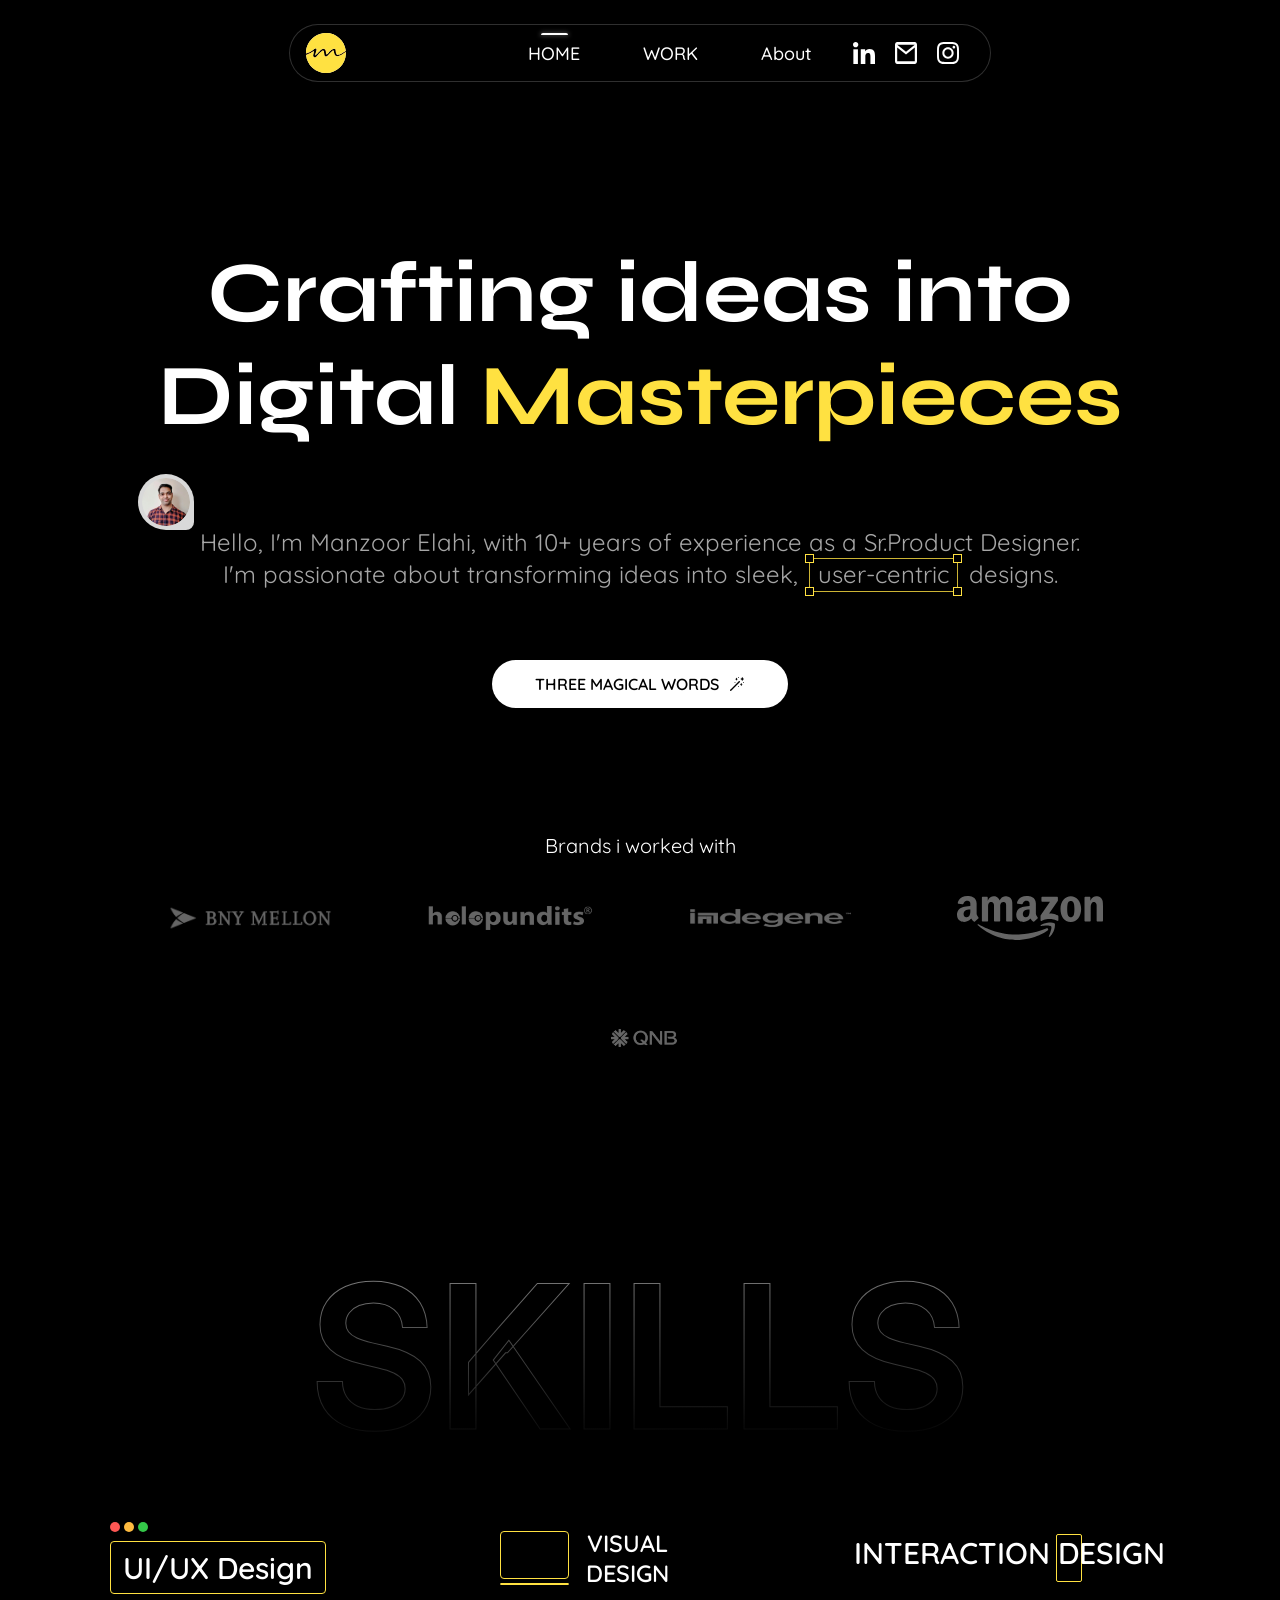
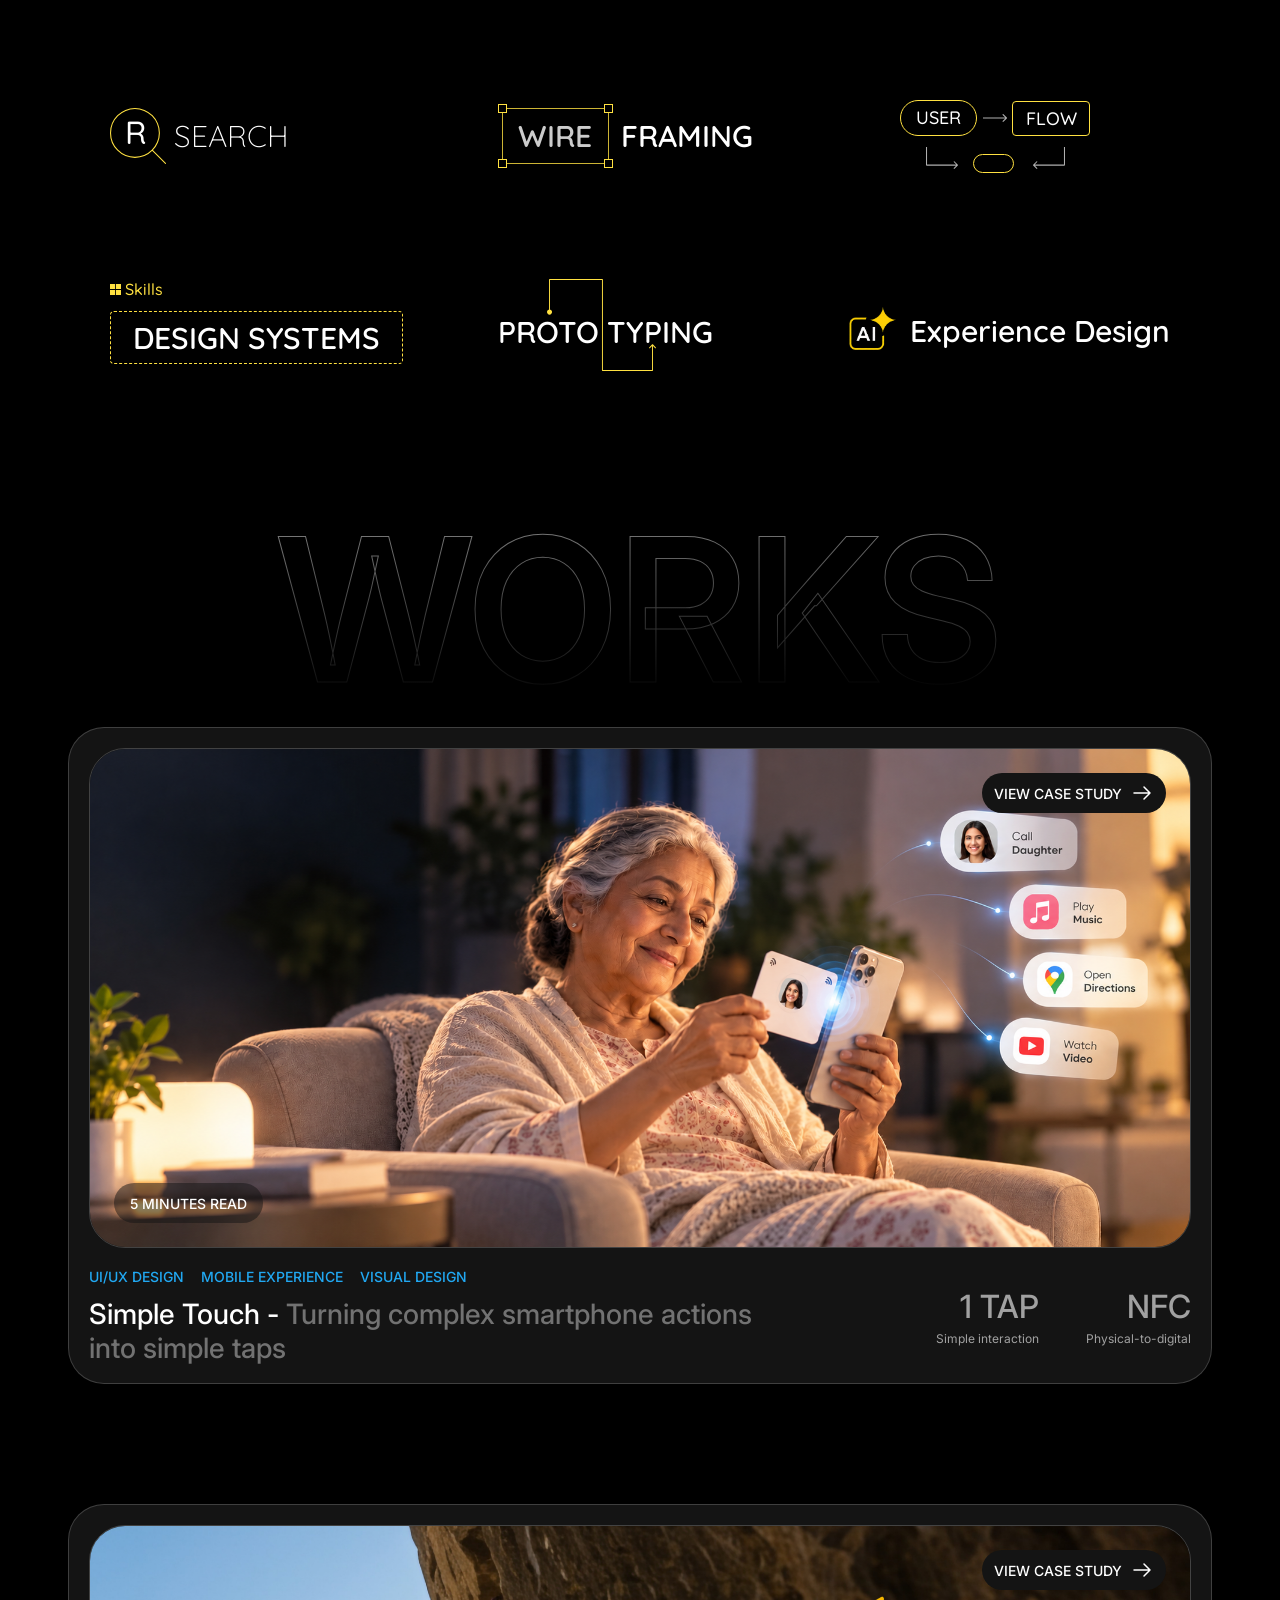
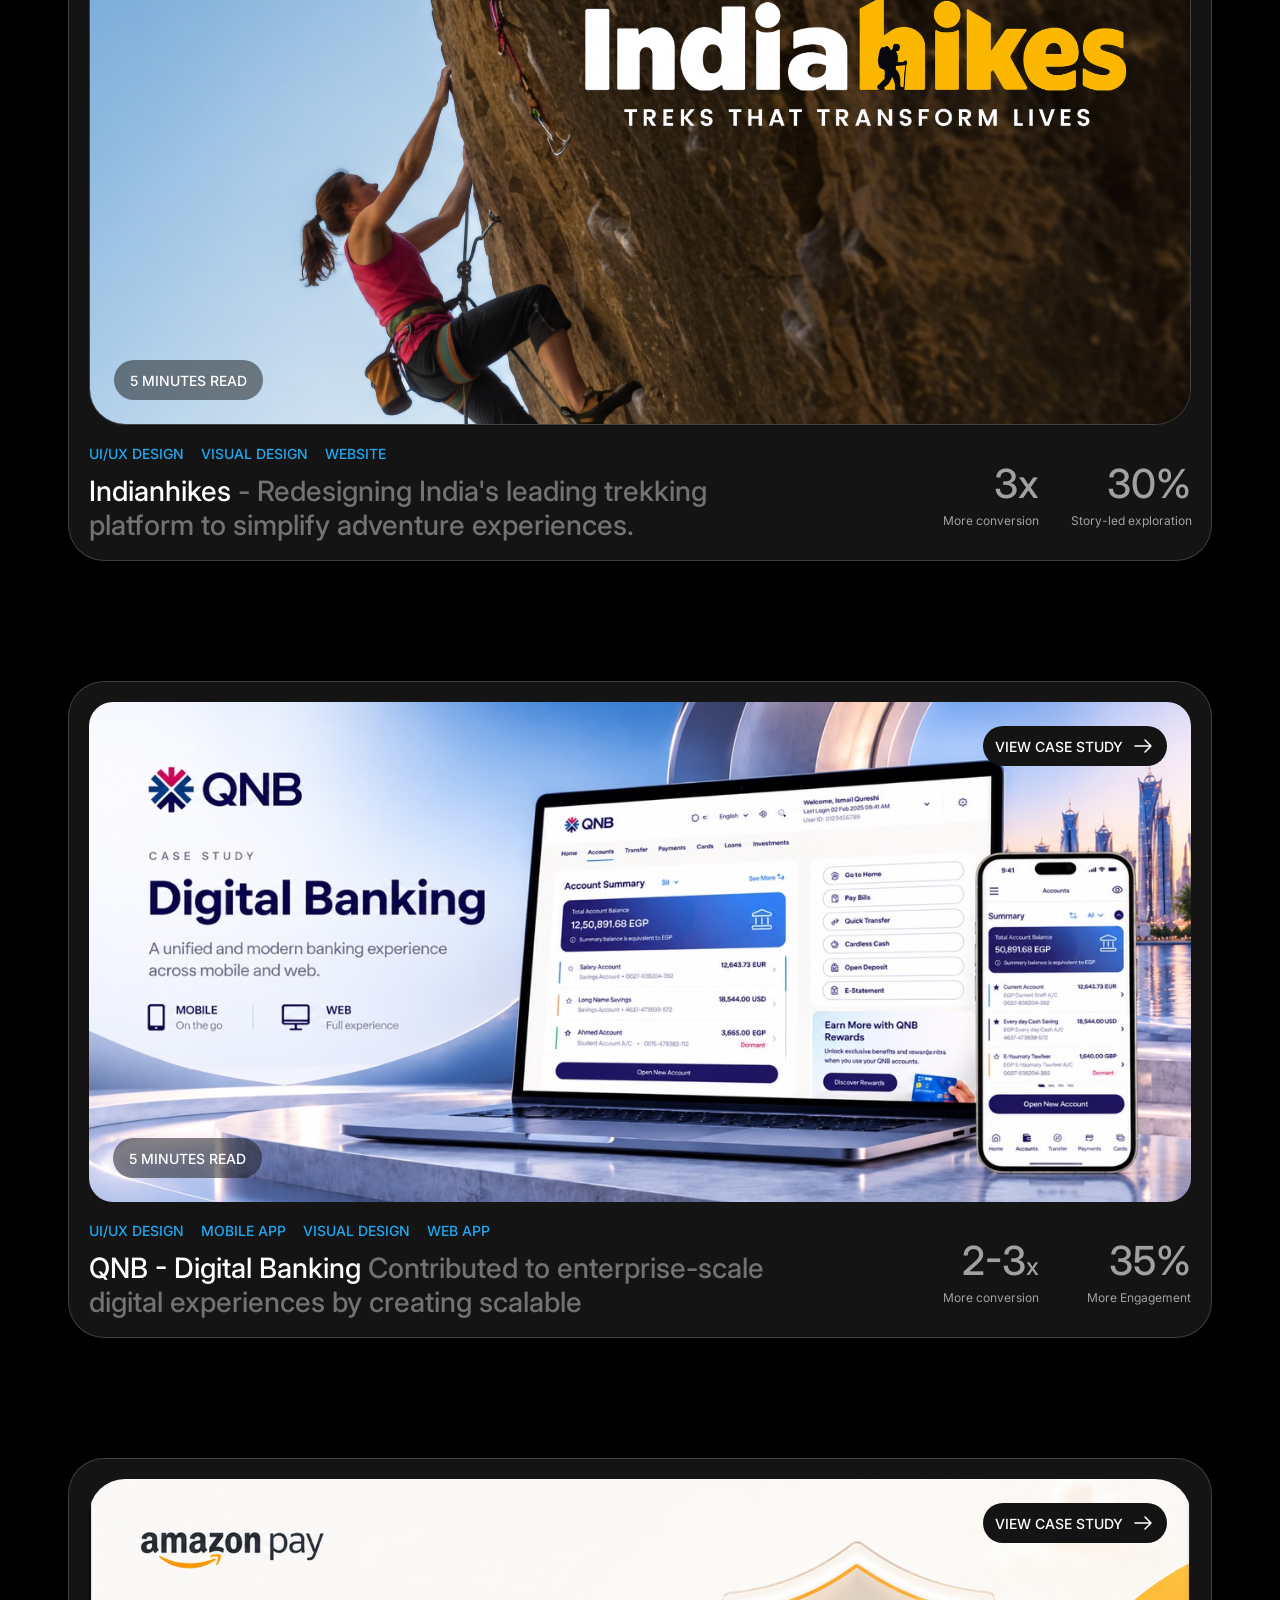
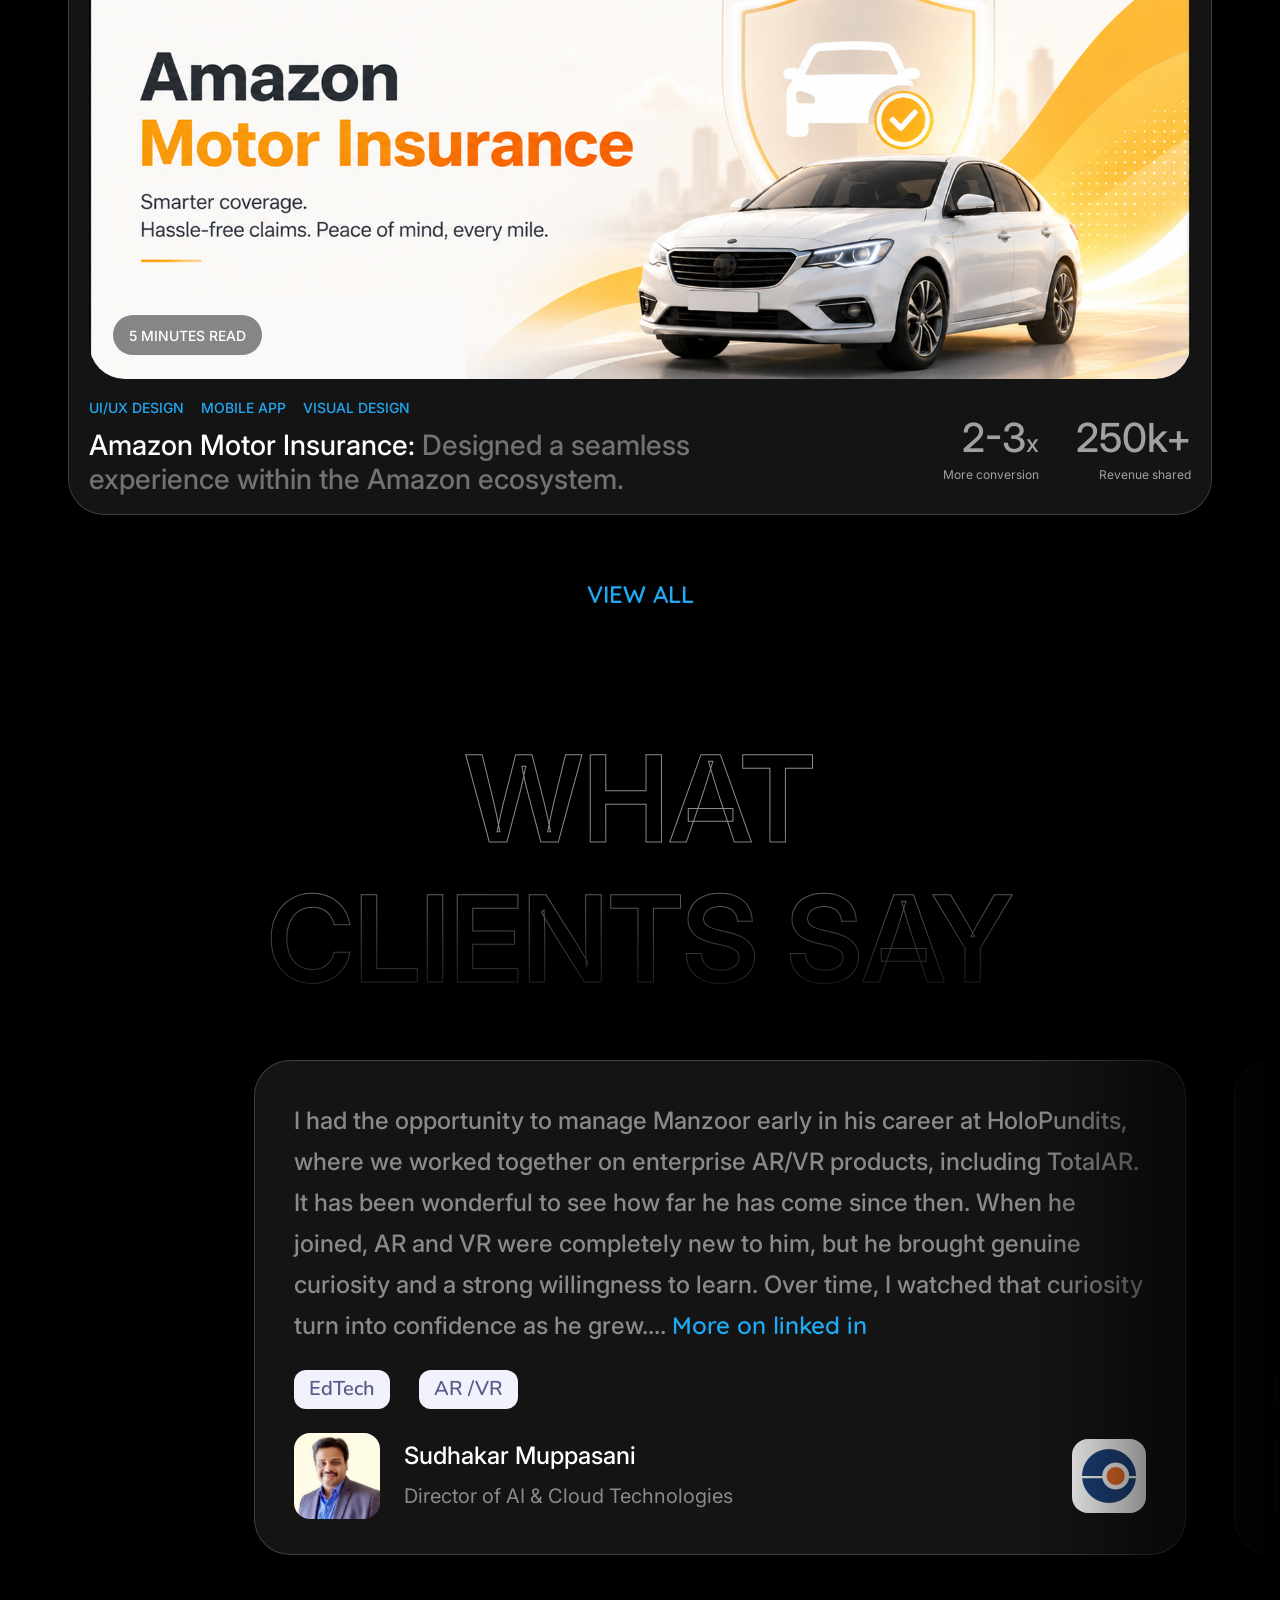
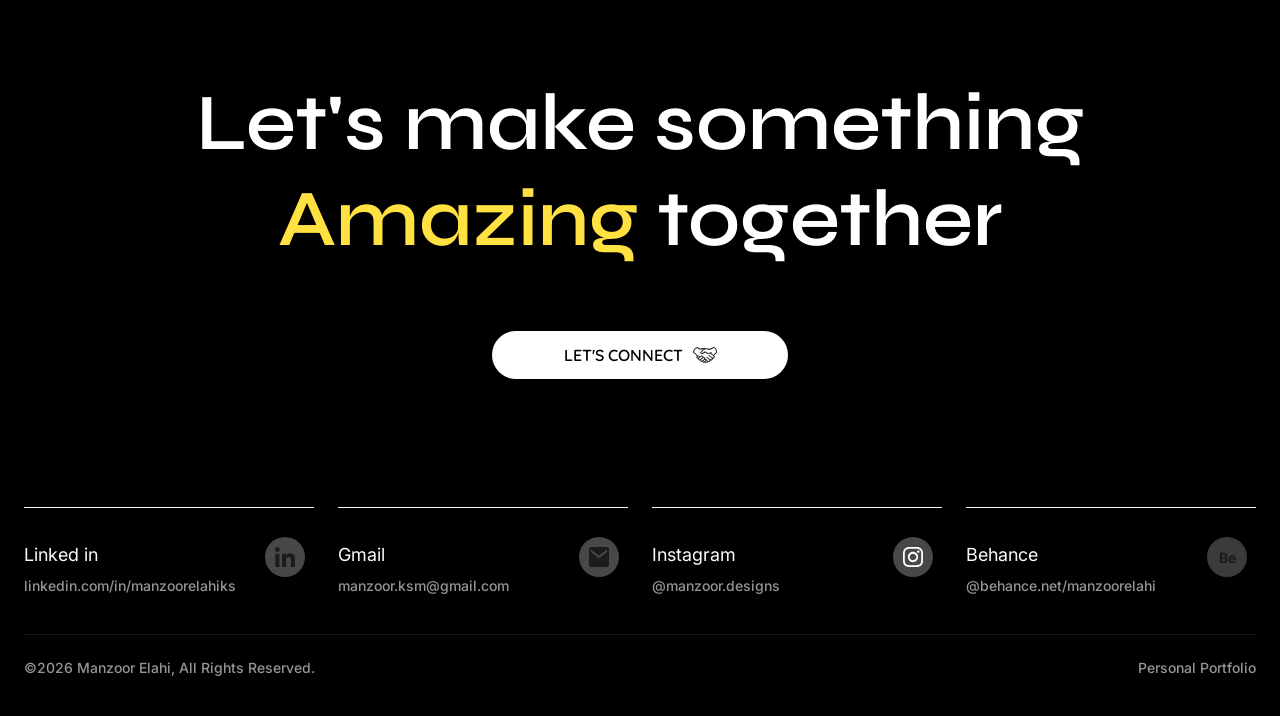
==== commit 139b1e93: "Add auto-scrolling client reviews and make section watermarks visible - Replace the stacked testimon" ====
--- a/index.html
+++ b/index.html
@@ -6,7 +6,7 @@
 <title>Manzoor Portfolio</title>
 <link rel="preconnect" href="https://fonts.googleapis.com">
 <link rel="preconnect" href="https://fonts.gstatic.com" crossorigin>
-<link href="https://fonts.googleapis.com/css2?family=Quicksand:wght@400;500;600;700&family=Syne:wght@600;700;800&family=Inter:wght@400;500;600&family=Poppins:wght@400;500;600&family=Plus+Jakarta+Sans:wght@400;500;700&display=swap" rel="stylesheet">
+<link href="https://fonts.googleapis.com/css2?family=Quicksand:wght@400;500;600;700&family=Syne:wght@600;700;800&family=Inter:wght@400;500;600&family=Poppins:wght@400;500;600&family=Plus+Jakarta+Sans:wght@400;500;700&family=Nunito:wght@600&display=swap" rel="stylesheet">
 <link rel="stylesheet" href="css/style.css">
 </head>
 <body class="page-home">
@@ -313,20 +313,95 @@
     <p class="works__view-all">VIEW ALL</p>
   </section>
 
-  <section class="testimonials" id="testimonials">
-    <p class="testimonials__watermark">WHAT<br>CLIENTS SAY</p>
-
-    <div class="testimonials__list">
-      <div class="testimonial">
-        <p class="testimonial__quote">I worked with Manzoor early in his career at HoloPundits on enterprise AR/VR products, including TotalAR. What stood out was his curiosity and willingness to learn. Over time, he grew into a dependable designer who took ownership, asked the right questions, and consistently delivered high-quality work. His growth in problem-solving, collaboration, and design confidence has been remarkable.</p>
-        <p class="testimonial__author">Sudhakar Muppasani</p>
-        <p class="testimonial__role">Director of AI &amp; Cloud Technologies, HoloPundits</p>
-      </div>
-
-      <div class="testimonial">
-        <p class="testimonial__quote">Manzoor consistently brought strong product thinking and a user-first approach to the healthcare and pharmaceutical initiatives we worked on for global clients. He has a remarkable ability to translate complex business requirements into intuitive, user-friendly digital experiences. His openness to feedback, continuous drive to learn, and growth in both design craft and strategic thinking made him a dependable and collaborative designer.</p>
-        <p class="testimonial__author">Satish Kumar</p>
-        <p class="testimonial__role">Project Lead, Indegene</p>
+  <section class="reviews" id="testimonials">
+    <p class="reviews__watermark">WHAT<br>CLIENTS SAY</p>
+
+    <div class="reviews__viewport">
+      <div class="reviews__track">
+        <a href="https://www.linkedin.com/in/manzoorelahiks/details/recommendations/?detailScreenTabIndex=0" target="_blank" rel="noopener" class="review">
+          <p class="review__quote">I had the opportunity to manage Manzoor early in his career at HoloPundits, where we worked together on enterprise AR/VR products, including TotalAR. It has been wonderful to see how far he has come since then. When he joined, AR and VR were completely new to him, but he brought genuine curiosity and a strong willingness to learn. Over time, I watched that curiosity turn into confidence as he grew.... <span class="review__more">More on linked in</span></p>
+          <div class="review__chips"><span class="review__chip">EdTech</span><span class="review__chip">AR /VR</span></div>
+          <div class="review__author">
+            <div class="review__person">
+              <img src="assets/images/review-sudhakar.jpg" alt="" class="review__avatar" style="object-position: 18% center;">
+              <div class="review__who">
+                <p class="review__name">Sudhakar Muppasani</p>
+                <p class="review__role">Director of AI &amp; Cloud Technologies</p>
+              </div>
+            </div>
+            <span class="review__logo review__logo--white"><img src="assets/images/review-logo-holopundits.png" alt=""></span>
+          </div>
+        </a>
+        <a href="https://www.linkedin.com/in/manzoorelahiks/details/recommendations/?detailScreenTabIndex=0" target="_blank" rel="noopener" class="review">
+          <p class="review__quote">I had the pleasure of working with Manzoor at Indegene on several healthcare and pharmaceutical initiatives for global clients, including Boehringer-Ingelheim. Manzoor is a passionate, dedicated, and highly talented UX/UI designer who consistently demonstrates strong product thinking and a user-first approach in everything he does. He has a remarkable ability to understand complex business... <span class="review__more">More on linked in</span></p>
+          <div class="review__chips"><span class="review__chip">Healthcare</span></div>
+          <div class="review__author">
+            <div class="review__person">
+              <img src="assets/images/review-satish.jpg" alt="" class="review__avatar">
+              <div class="review__who">
+                <p class="review__name">Satish Kumar</p>
+                <p class="review__role">Project Lead @ Indegene</p>
+              </div>
+            </div>
+            <span class="review__logo review__logo--r12"><img src="assets/images/review-logo-indegene.jpg" alt=""></span>
+          </div>
+        </a>
+        <a href="https://www.linkedin.com/in/manzoorelahiks/details/recommendations/?detailScreenTabIndex=0" target="_blank" rel="noopener" class="review">
+          <p class="review__quote">I worked with Manzoor on the Amazon Motor Insurance project. He is a thoughtful designer with a strong understanding of user needs and attention to detail. He collaborated well and was open to feedback and new ideas. I&rsquo;d be happy to work with him again - <span class="review__more">on linked in</span></p>
+          <div class="review__chips"><span class="review__chip">Fintech</span><span class="review__chip">E-Commerce</span></div>
+          <div class="review__author">
+            <div class="review__person">
+              <img src="assets/images/review-tapan.jpg" alt="" class="review__avatar">
+              <div class="review__who">
+                <p class="review__name">Tapan Bhatia</p>
+                <p class="review__role">Sr. Product Manager @ Amazon |</p>
+              </div>
+            </div>
+            <span class="review__logo"><img src="assets/images/review-logo-amazon.png" alt=""></span>
+          </div>
+        </a>
+        <a href="https://www.linkedin.com/in/manzoorelahiks/details/recommendations/?detailScreenTabIndex=0" target="_blank" rel="noopener" class="review" aria-hidden="true" tabindex="-1">
+          <p class="review__quote">I had the opportunity to manage Manzoor early in his career at HoloPundits, where we worked together on enterprise AR/VR products, including TotalAR. It has been wonderful to see how far he has come since then. When he joined, AR and VR were completely new to him, but he brought genuine curiosity and a strong willingness to learn. Over time, I watched that curiosity turn into confidence as he grew.... <span class="review__more">More on linked in</span></p>
+          <div class="review__chips"><span class="review__chip">EdTech</span><span class="review__chip">AR /VR</span></div>
+          <div class="review__author">
+            <div class="review__person">
+              <img src="assets/images/review-sudhakar.jpg" alt="" class="review__avatar" style="object-position: 18% center;">
+              <div class="review__who">
+                <p class="review__name">Sudhakar Muppasani</p>
+                <p class="review__role">Director of AI &amp; Cloud Technologies</p>
+              </div>
+            </div>
+            <span class="review__logo review__logo--white"><img src="assets/images/review-logo-holopundits.png" alt=""></span>
+          </div>
+        </a>
+        <a href="https://www.linkedin.com/in/manzoorelahiks/details/recommendations/?detailScreenTabIndex=0" target="_blank" rel="noopener" class="review" aria-hidden="true" tabindex="-1">
+          <p class="review__quote">I had the pleasure of working with Manzoor at Indegene on several healthcare and pharmaceutical initiatives for global clients, including Boehringer-Ingelheim. Manzoor is a passionate, dedicated, and highly talented UX/UI designer who consistently demonstrates strong product thinking and a user-first approach in everything he does. He has a remarkable ability to understand complex business... <span class="review__more">More on linked in</span></p>
+          <div class="review__chips"><span class="review__chip">Healthcare</span></div>
+          <div class="review__author">
+            <div class="review__person">
+              <img src="assets/images/review-satish.jpg" alt="" class="review__avatar">
+              <div class="review__who">
+                <p class="review__name">Satish Kumar</p>
+                <p class="review__role">Project Lead @ Indegene</p>
+              </div>
+            </div>
+            <span class="review__logo review__logo--r12"><img src="assets/images/review-logo-indegene.jpg" alt=""></span>
+          </div>
+        </a>
+        <a href="https://www.linkedin.com/in/manzoorelahiks/details/recommendations/?detailScreenTabIndex=0" target="_blank" rel="noopener" class="review" aria-hidden="true" tabindex="-1">
+          <p class="review__quote">I worked with Manzoor on the Amazon Motor Insurance project. He is a thoughtful designer with a strong understanding of user needs and attention to detail. He collaborated well and was open to feedback and new ideas. I&rsquo;d be happy to work with him again - <span class="review__more">on linked in</span></p>
+          <div class="review__chips"><span class="review__chip">Fintech</span><span class="review__chip">E-Commerce</span></div>
+          <div class="review__author">
+            <div class="review__person">
+              <img src="assets/images/review-tapan.jpg" alt="" class="review__avatar">
+              <div class="review__who">
+                <p class="review__name">Tapan Bhatia</p>
+                <p class="review__role">Sr. Product Manager @ Amazon |</p>
+              </div>
+            </div>
+            <span class="review__logo"><img src="assets/images/review-logo-amazon.png" alt=""></span>
+          </div>
+        </a>
       </div>
     </div>
   </section>
@@ -389,5 +464,6 @@
 </div>
 
 <script src="js/scroll-top.js"></script>
+<script src="js/reviews.js"></script>
 </body>
 </html>
--- a/css/style.css
+++ b/css/style.css
@@ -319,7 +319,7 @@
   color: transparent;
   text-align: center;
   white-space: nowrap;
-  -webkit-text-stroke: 1.5px rgba(255, 255, 255, 0.16);
+  -webkit-text-stroke: 1px rgba(255, 255, 255, 0.55);
   position: relative;
   height: 236px;
   padding-top: 48px;
@@ -735,7 +735,7 @@
   color: transparent;
   text-align: center;
   white-space: nowrap;
-  -webkit-text-stroke: 1.5px rgba(255, 255, 255, 0.16);
+  -webkit-text-stroke: 1px rgba(255, 255, 255, 0.55);
   height: 236px;
   padding-top: 48px;
   position: relative;
@@ -946,7 +946,7 @@
   line-height: 140px;
   color: transparent;
   text-align: center;
-  -webkit-text-stroke: 1.5px rgba(255, 255, 255, 0.16);
+  -webkit-text-stroke: 1px rgba(255, 255, 255, 0.55);
   margin-bottom: -40px;
   position: relative;
   z-index: 0;
@@ -992,6 +992,193 @@
   font-size: 24px;
   line-height: 35px;
   color: rgba(255, 255, 255, 0.8);
+}
+
+/* ---------- Reviews (auto-scrolling) ---------- */
+
+.reviews {
+  position: relative;
+  margin-top: 120px;
+  overflow: hidden;
+}
+
+.reviews__watermark {
+  position: relative;
+  height: 299px;
+  font-family: var(--font-alt);
+  font-weight: 600;
+  font-size: 120px;
+  line-height: 140px;
+  color: transparent;
+  text-align: center;
+  white-space: nowrap;
+  -webkit-text-stroke: 1px rgba(255, 255, 255, 0.55);
+  margin-bottom: 32px;
+}
+
+.reviews__watermark::after {
+  content: "";
+  position: absolute;
+  top: 94px;
+  left: 0;
+  width: 100%;
+  height: 205px;
+  background: linear-gradient(178.757deg, rgba(0, 0, 0, 0) 7.5875%, #000000 94.392%);
+}
+
+.reviews__viewport {
+  overflow: hidden;
+  -webkit-mask-image: linear-gradient(to right, transparent 0, #000 236px, #000 calc(100% - 247px), transparent 100%);
+  mask-image: linear-gradient(to right, transparent 0, #000 236px, #000 calc(100% - 247px), transparent 100%);
+}
+
+.reviews__track {
+  display: flex;
+  width: max-content;
+  padding-left: 254px;
+  animation: reviews-scroll 60s linear infinite;
+  animation-play-state: paused;
+}
+
+.reviews.is-inview .reviews__track {
+  animation-play-state: running;
+}
+
+.reviews__viewport:hover .reviews__track {
+  animation-play-state: paused;
+}
+
+@keyframes reviews-scroll {
+  from { transform: translateX(0); }
+  to { transform: translateX(-2940px); }
+}
+
+@media (prefers-reduced-motion: reduce) {
+  .reviews__track {
+    animation: none;
+  }
+}
+
+.review {
+  display: flex;
+  flex-direction: column;
+  gap: 24px;
+  flex-shrink: 0;
+  width: 932px;
+  height: 495px;
+  margin-right: 48px;
+  padding: 39px 39px 40px;
+  background: #141414;
+  border: 1px solid rgba(234, 234, 234, 0.2);
+  border-radius: 36px;
+  transition: border-color 0.2s ease;
+}
+
+.review:hover {
+  border-color: rgba(255, 225, 65, 0.5);
+}
+
+.review__quote {
+  min-height: 246px;
+  margin-right: -4px;
+  font-family: var(--font-alt);
+  font-weight: 500;
+  font-size: 24px;
+  line-height: 41px;
+  color: rgba(255, 255, 255, 0.5);
+}
+
+.review__more {
+  font-family: var(--font-body);
+  font-weight: 600;
+  color: #21a8f2;
+}
+
+.review__chips {
+  display: flex;
+  align-items: center;
+  gap: 29px;
+}
+
+.review__chip {
+  padding: 7.44px 14.881px;
+  border-radius: 12px;
+  background: #f1f2fc;
+  font-family: 'Nunito', var(--font-body);
+  font-weight: 600;
+  font-size: 20px;
+  line-height: 23.81px;
+  color: #575b88;
+  white-space: nowrap;
+}
+
+.review__author {
+  display: flex;
+  align-items: center;
+  justify-content: space-between;
+}
+
+.review__person {
+  display: flex;
+  align-items: center;
+  gap: 24px;
+}
+
+.review__avatar {
+  width: 86px;
+  height: 86px;
+  border-radius: 16px;
+  object-fit: cover;
+}
+
+.review__who {
+  width: 350px;
+}
+
+.review__name {
+  font-family: var(--font-alt);
+  font-weight: 500;
+  font-size: 24px;
+  line-height: 41px;
+  color: var(--color-white);
+}
+
+.review__role {
+  font-family: var(--font-alt);
+  font-weight: 400;
+  font-size: 20px;
+  line-height: 41px;
+  color: rgba(255, 255, 255, 0.5);
+}
+
+.review__logo {
+  display: flex;
+  align-items: center;
+  justify-content: center;
+  width: 74px;
+  height: 74px;
+  border-radius: 16px;
+  overflow: hidden;
+  flex-shrink: 0;
+}
+
+.review__logo img {
+  width: 100%;
+  height: 100%;
+  object-fit: cover;
+}
+
+.review__logo--r12 {
+  border-radius: 12px;
+}
+
+.review__logo--white {
+  background: #ffffff;
+}
+
+.review__logo--white img {
+  width: 58px;
+  height: 58px;
 }
 
 /* ---------- CTA ---------- */
